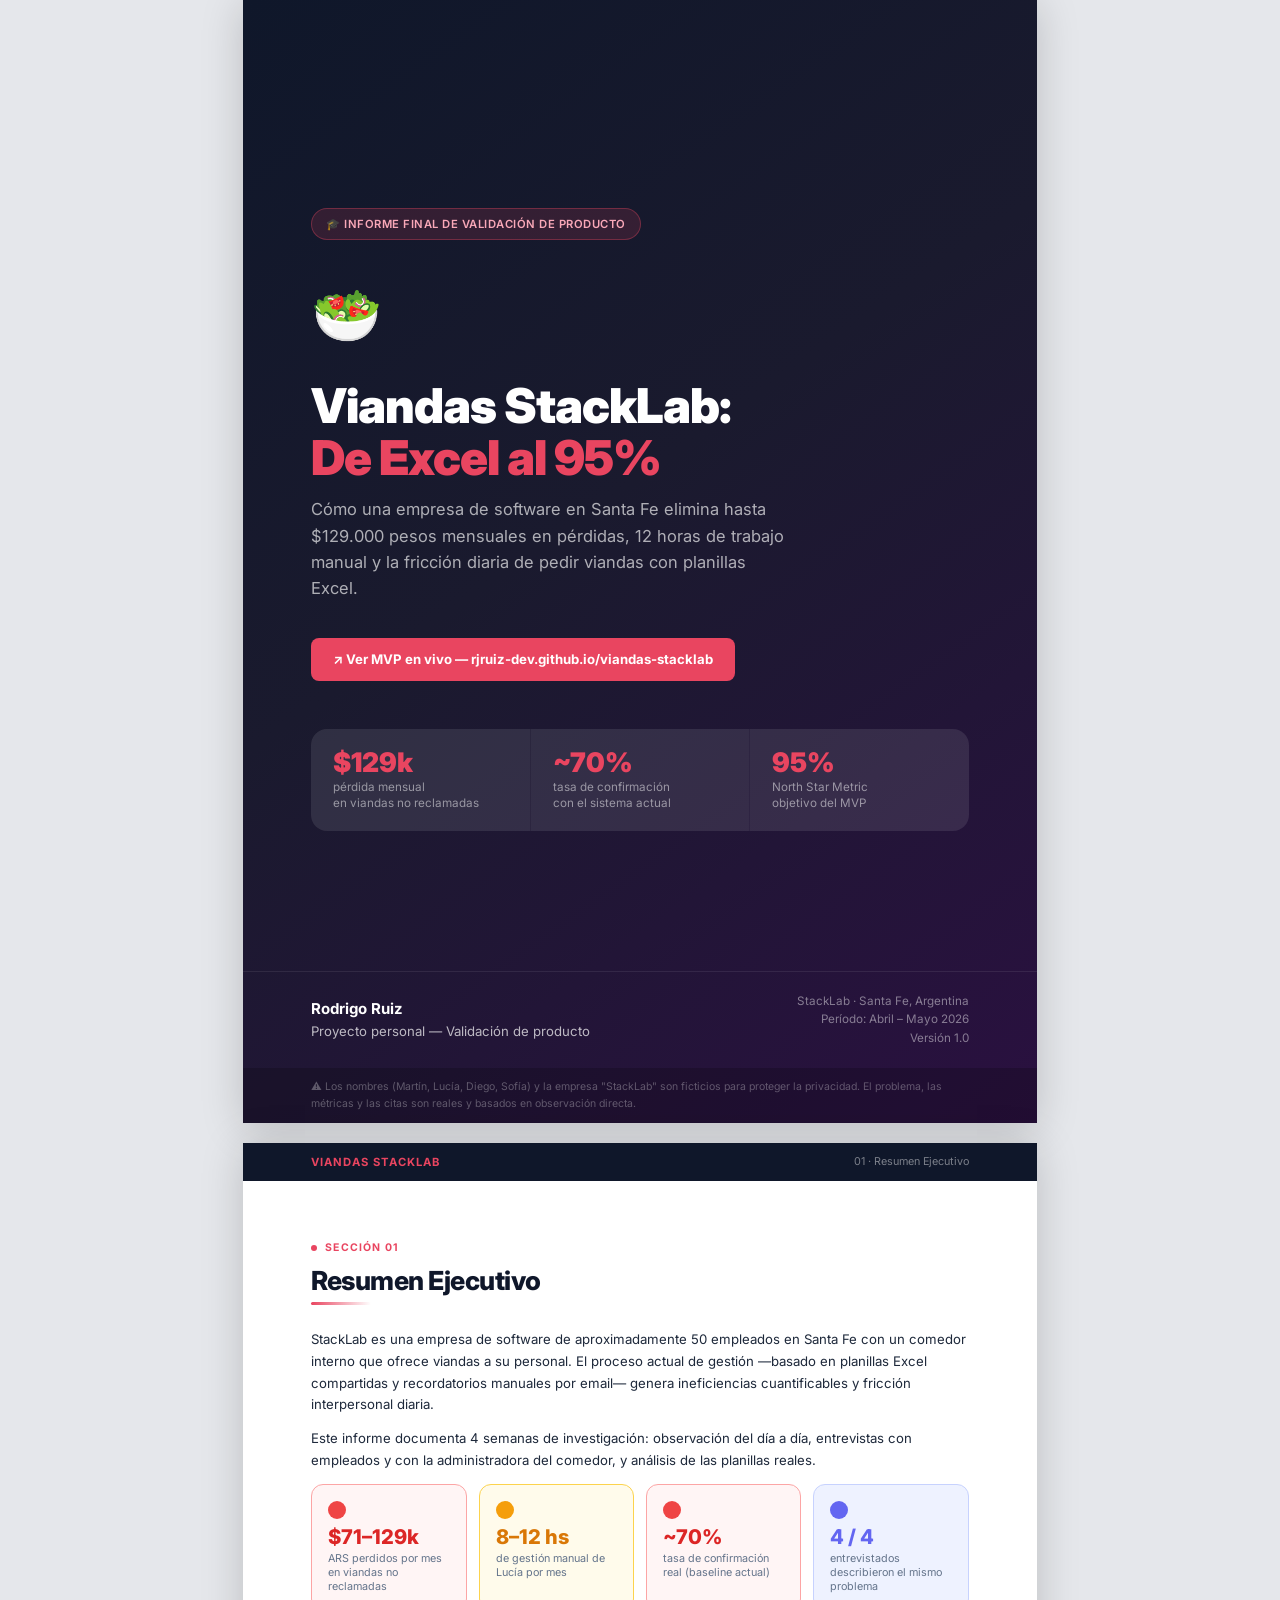
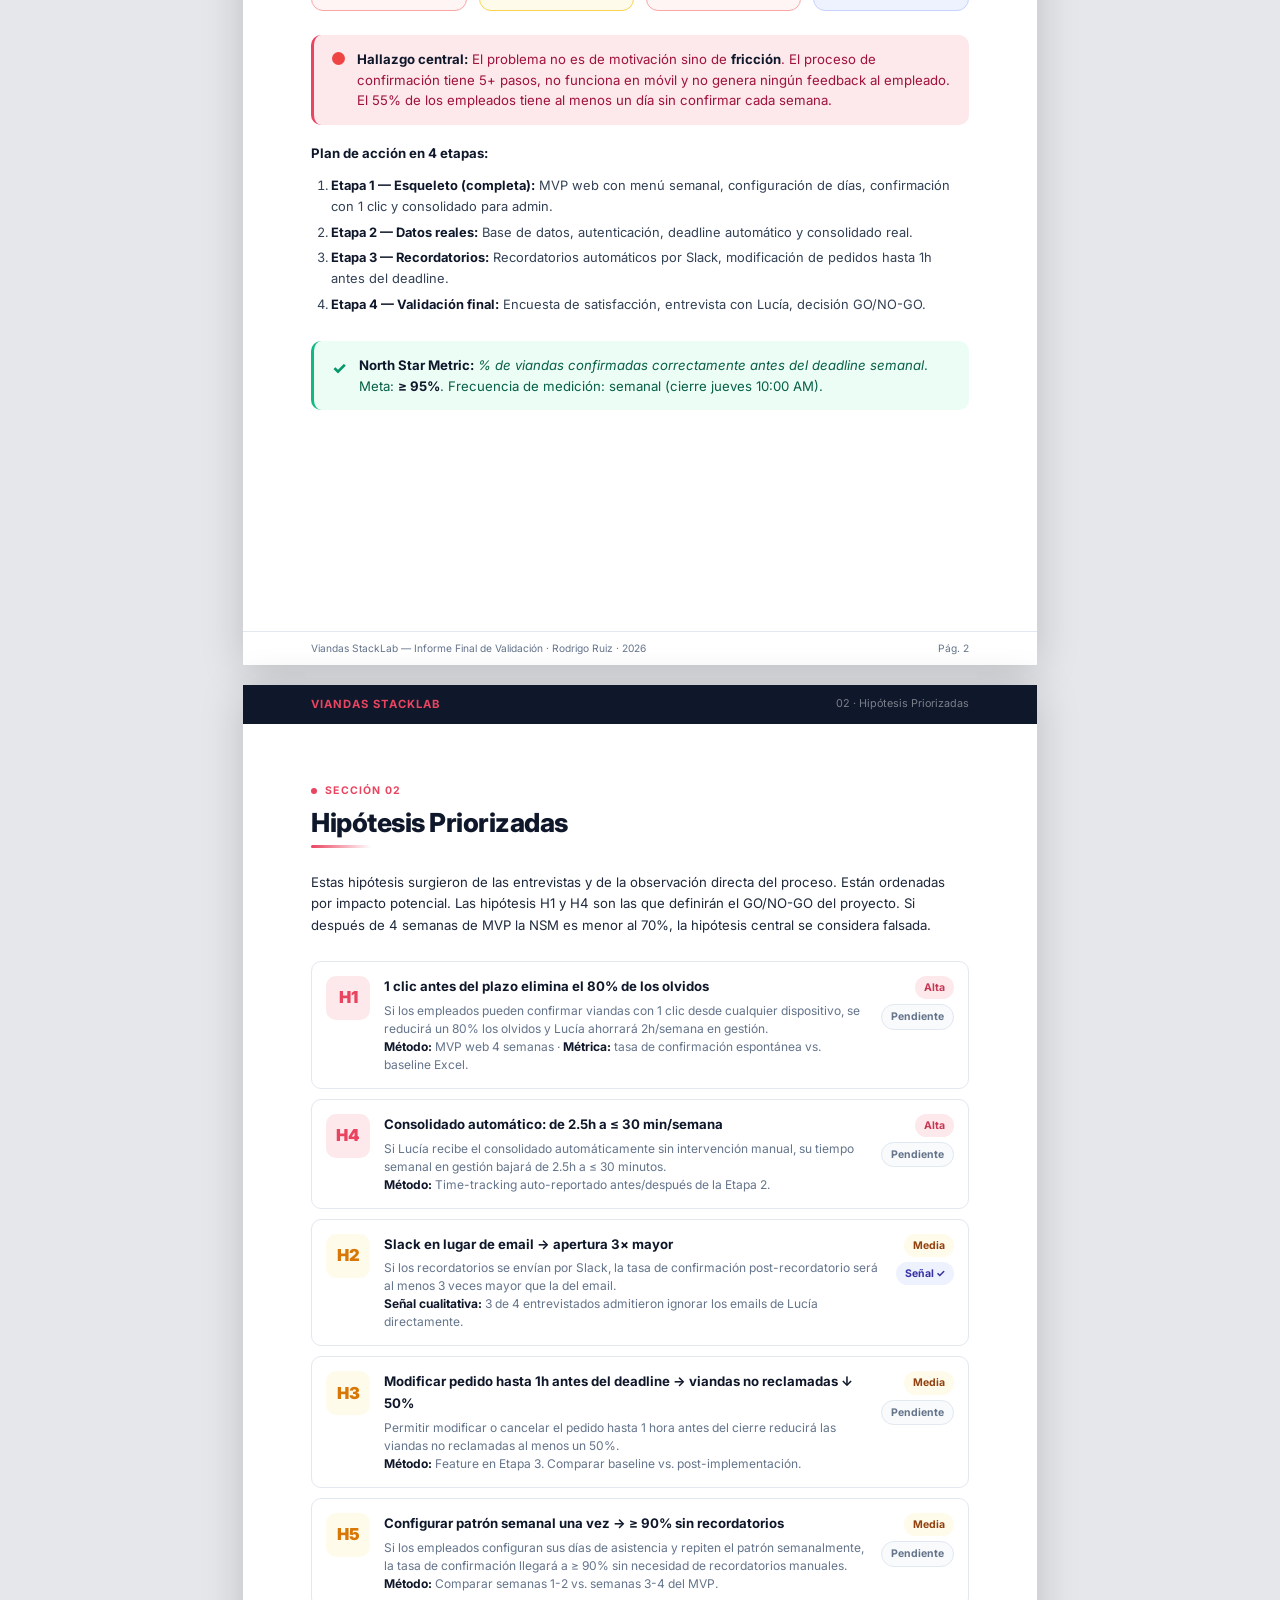
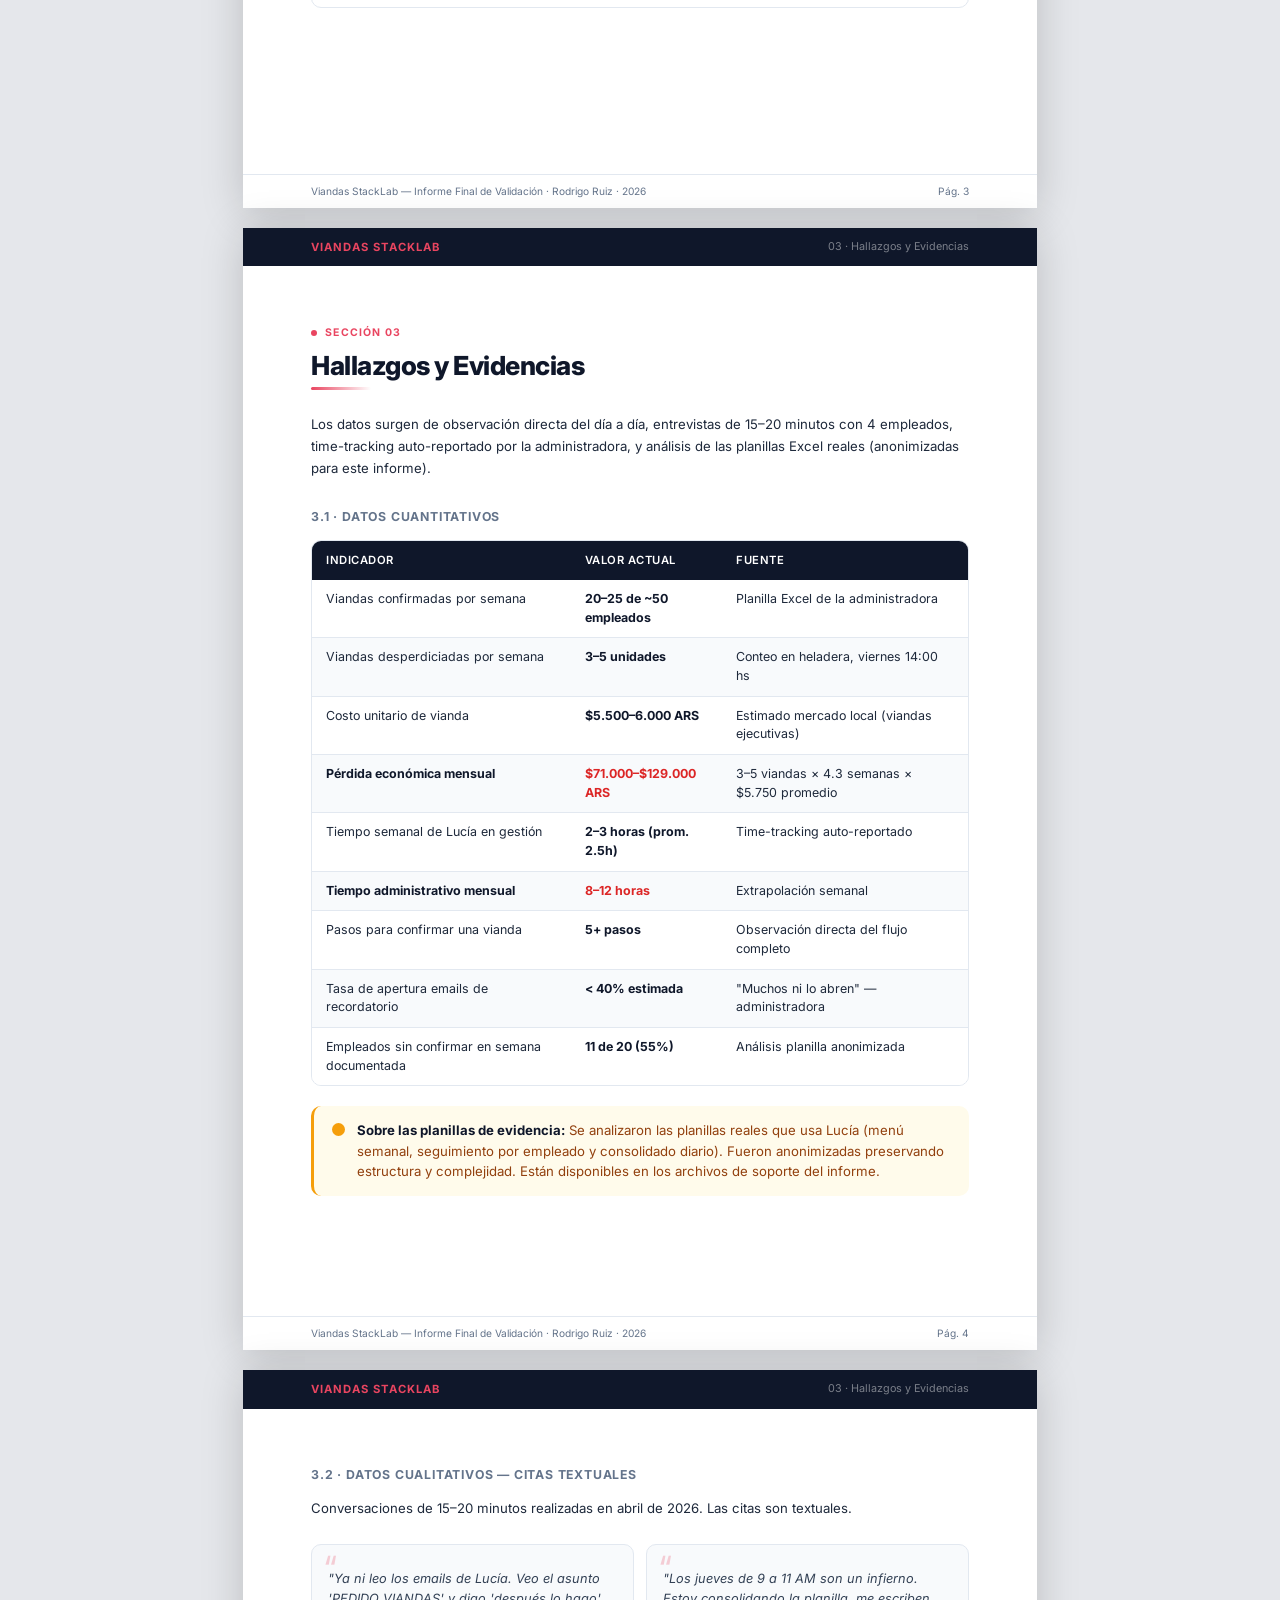
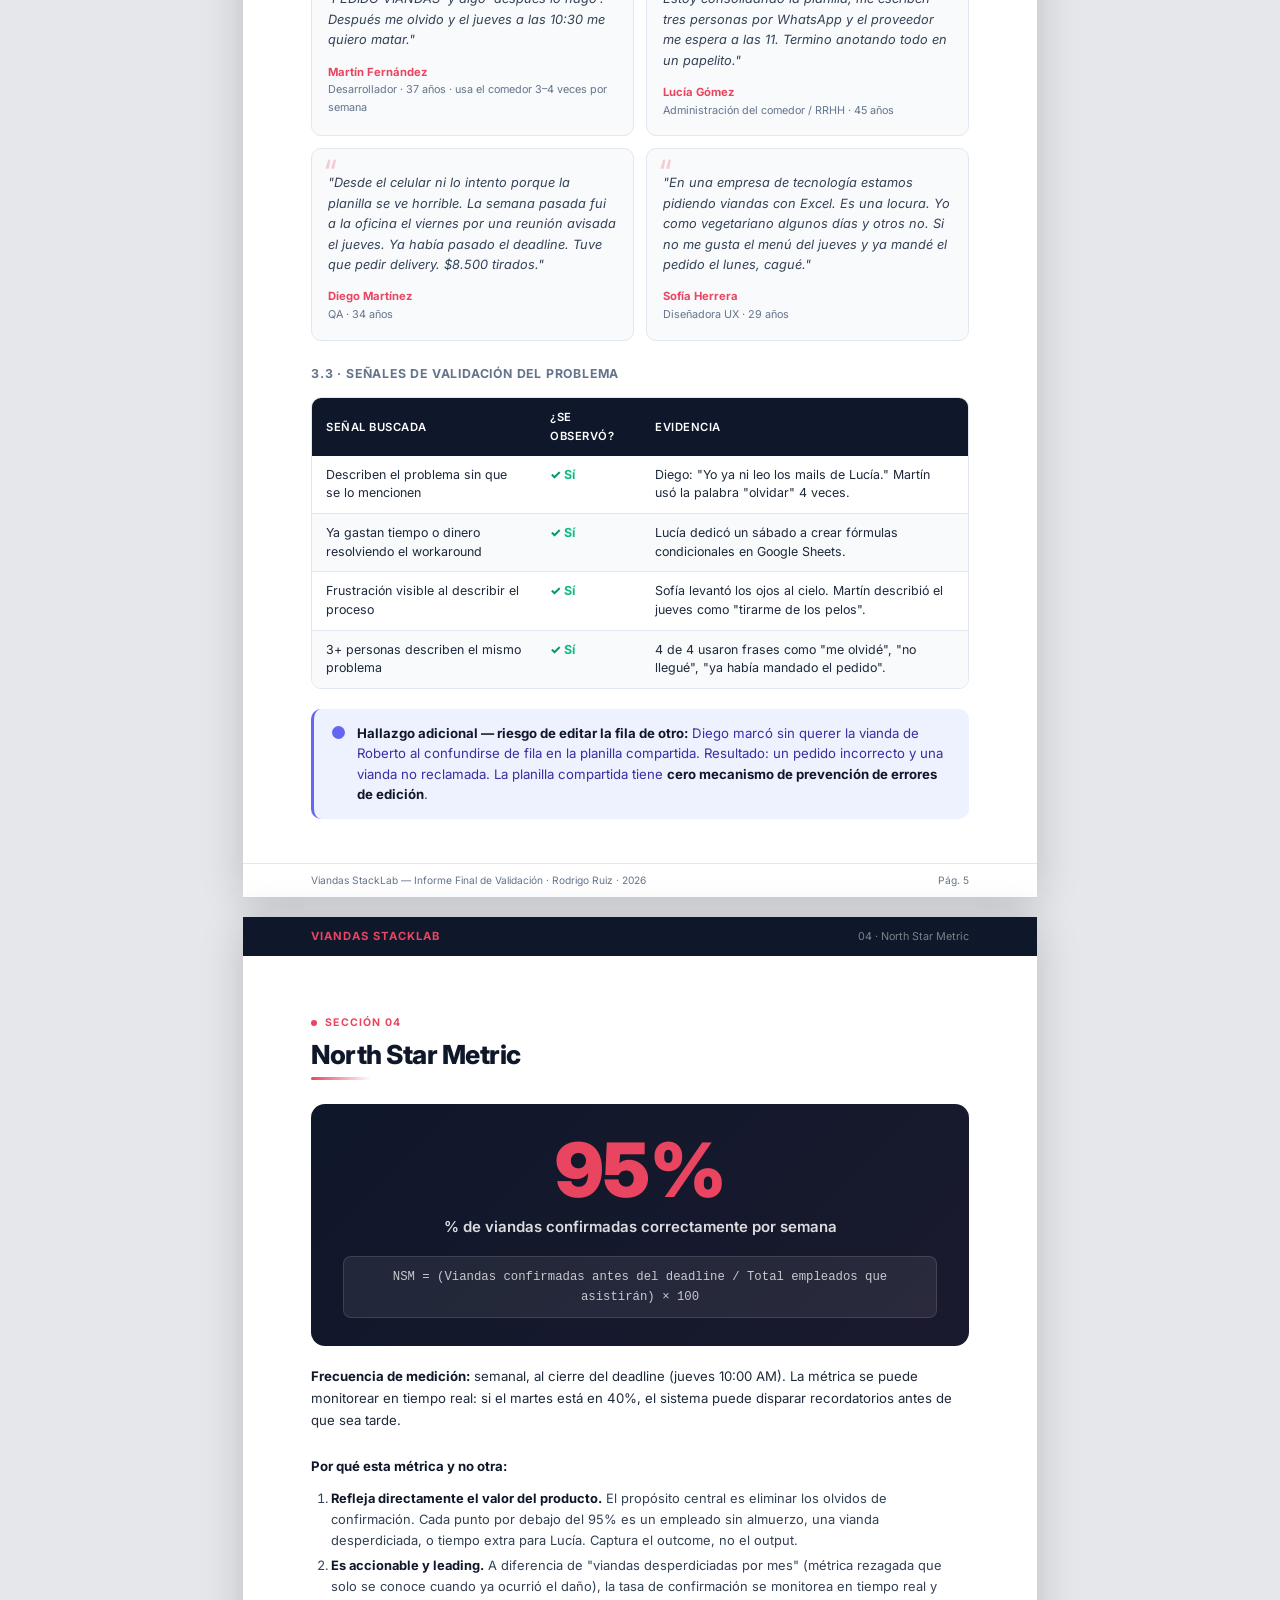
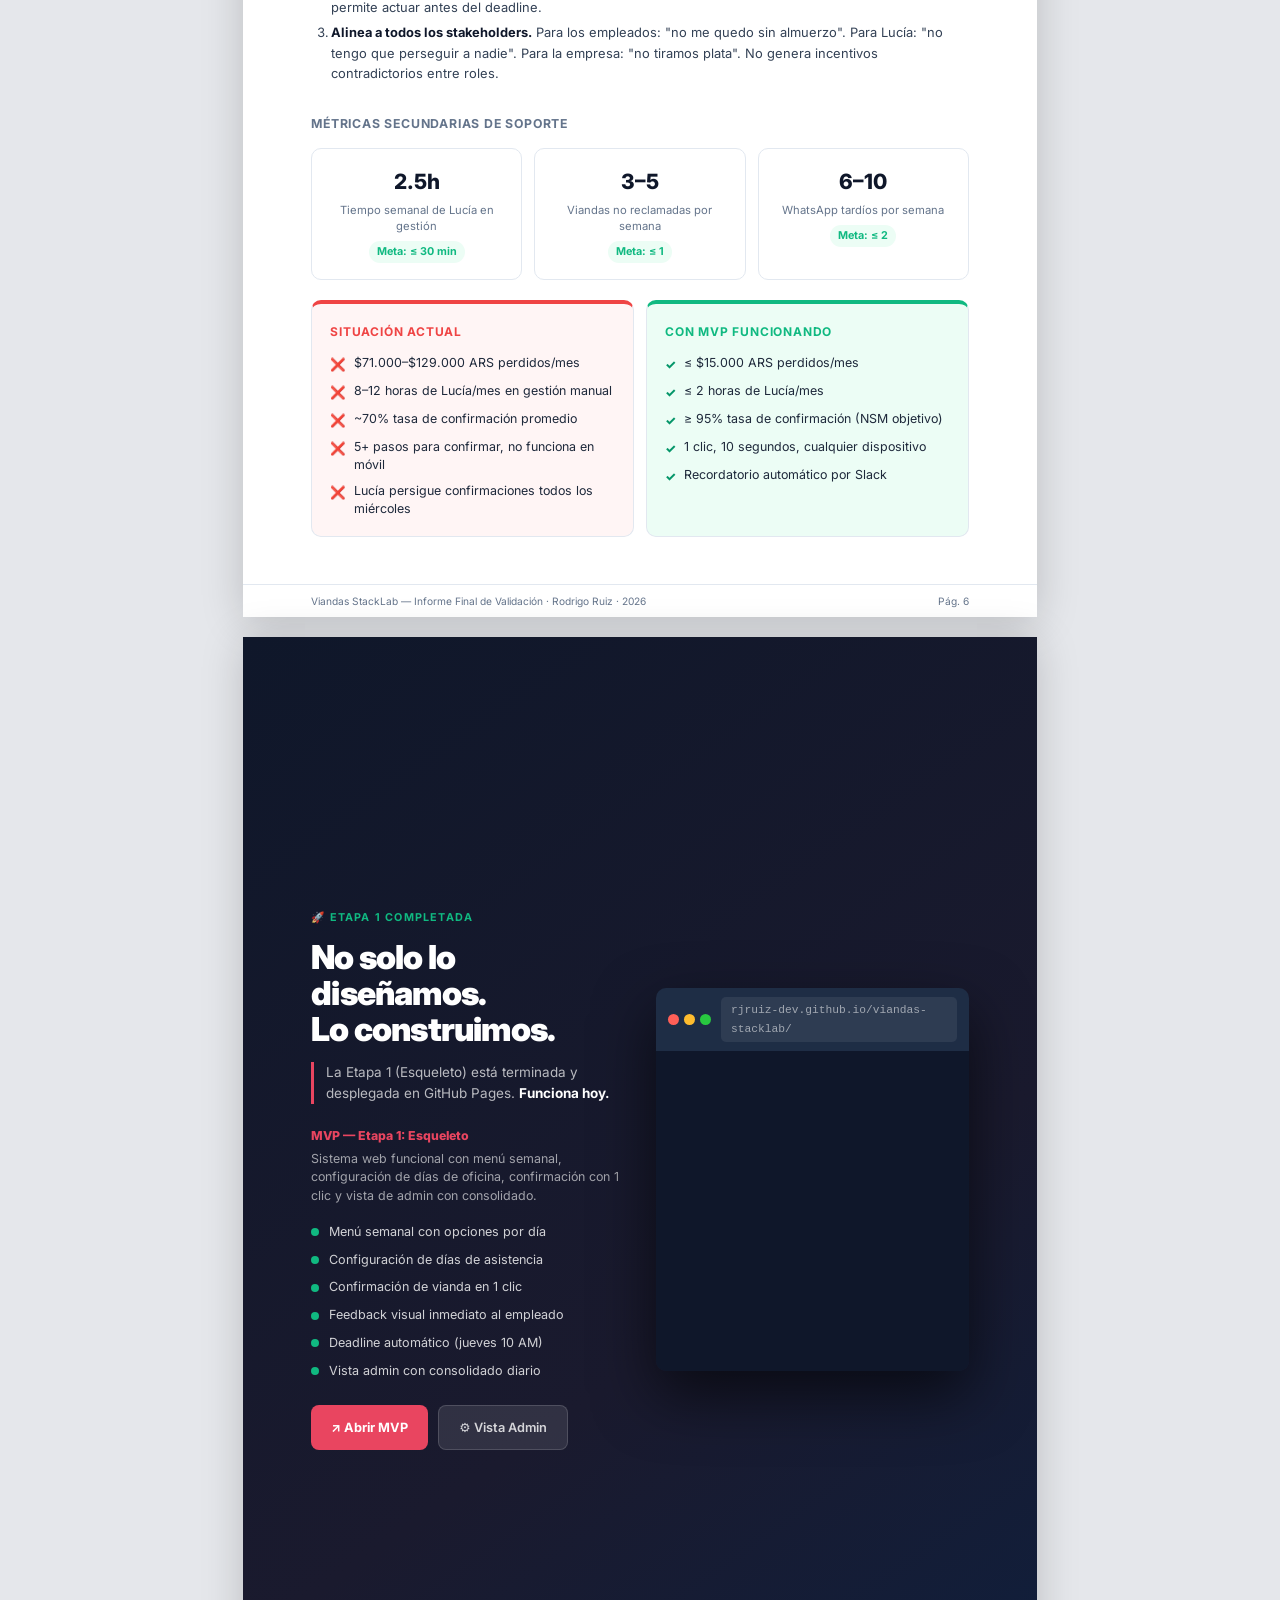
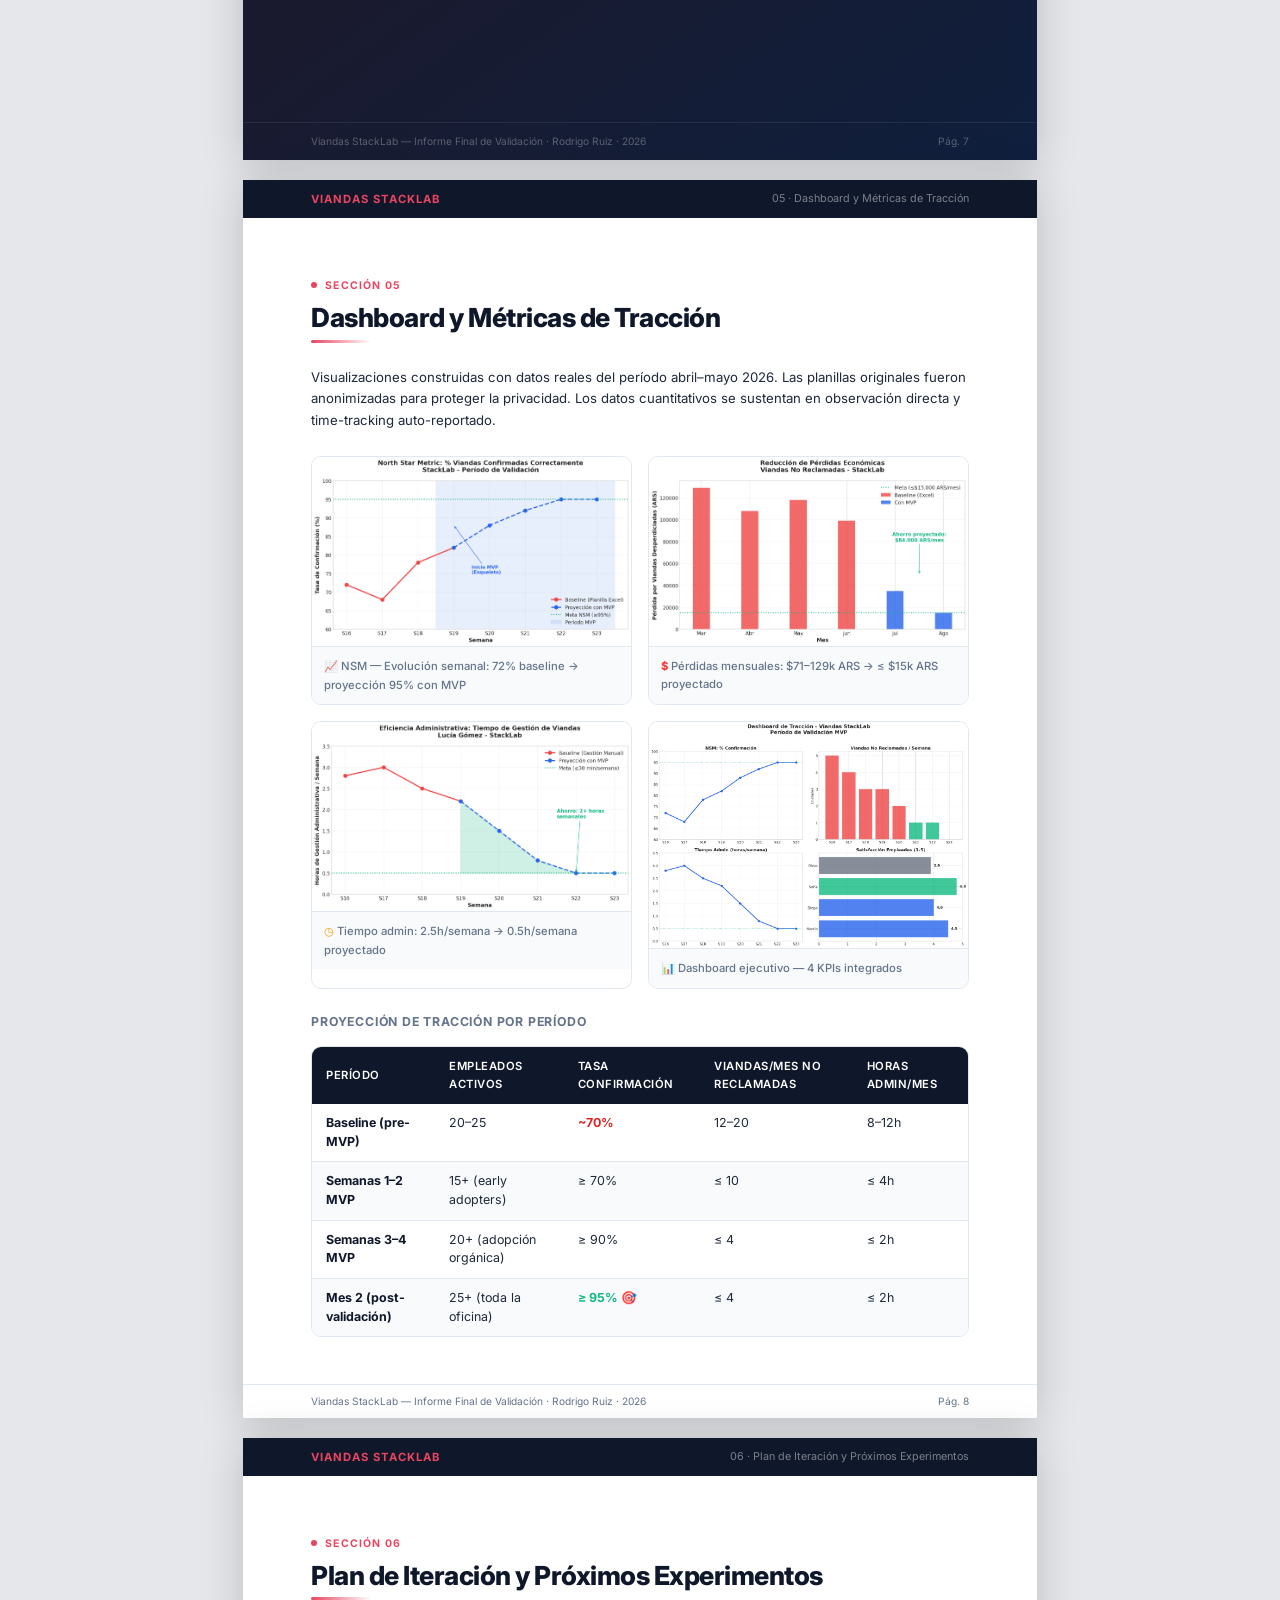
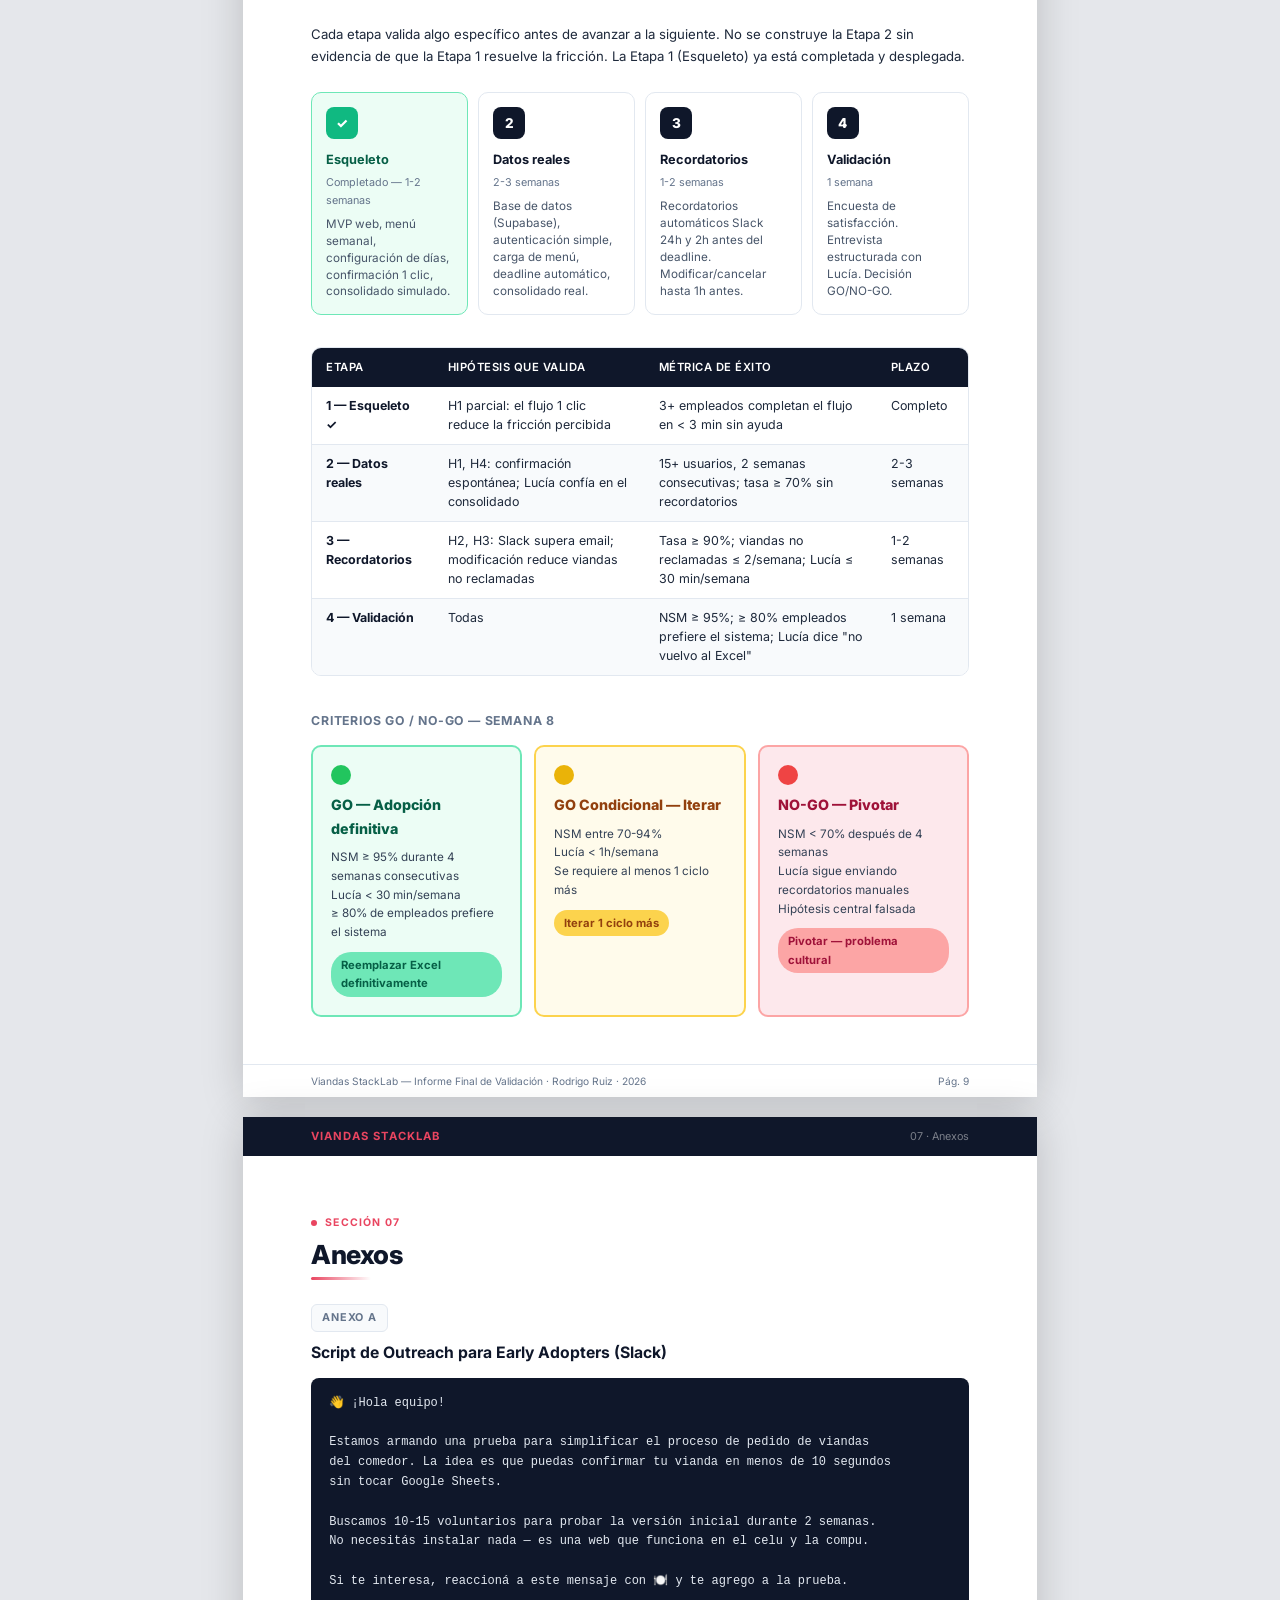
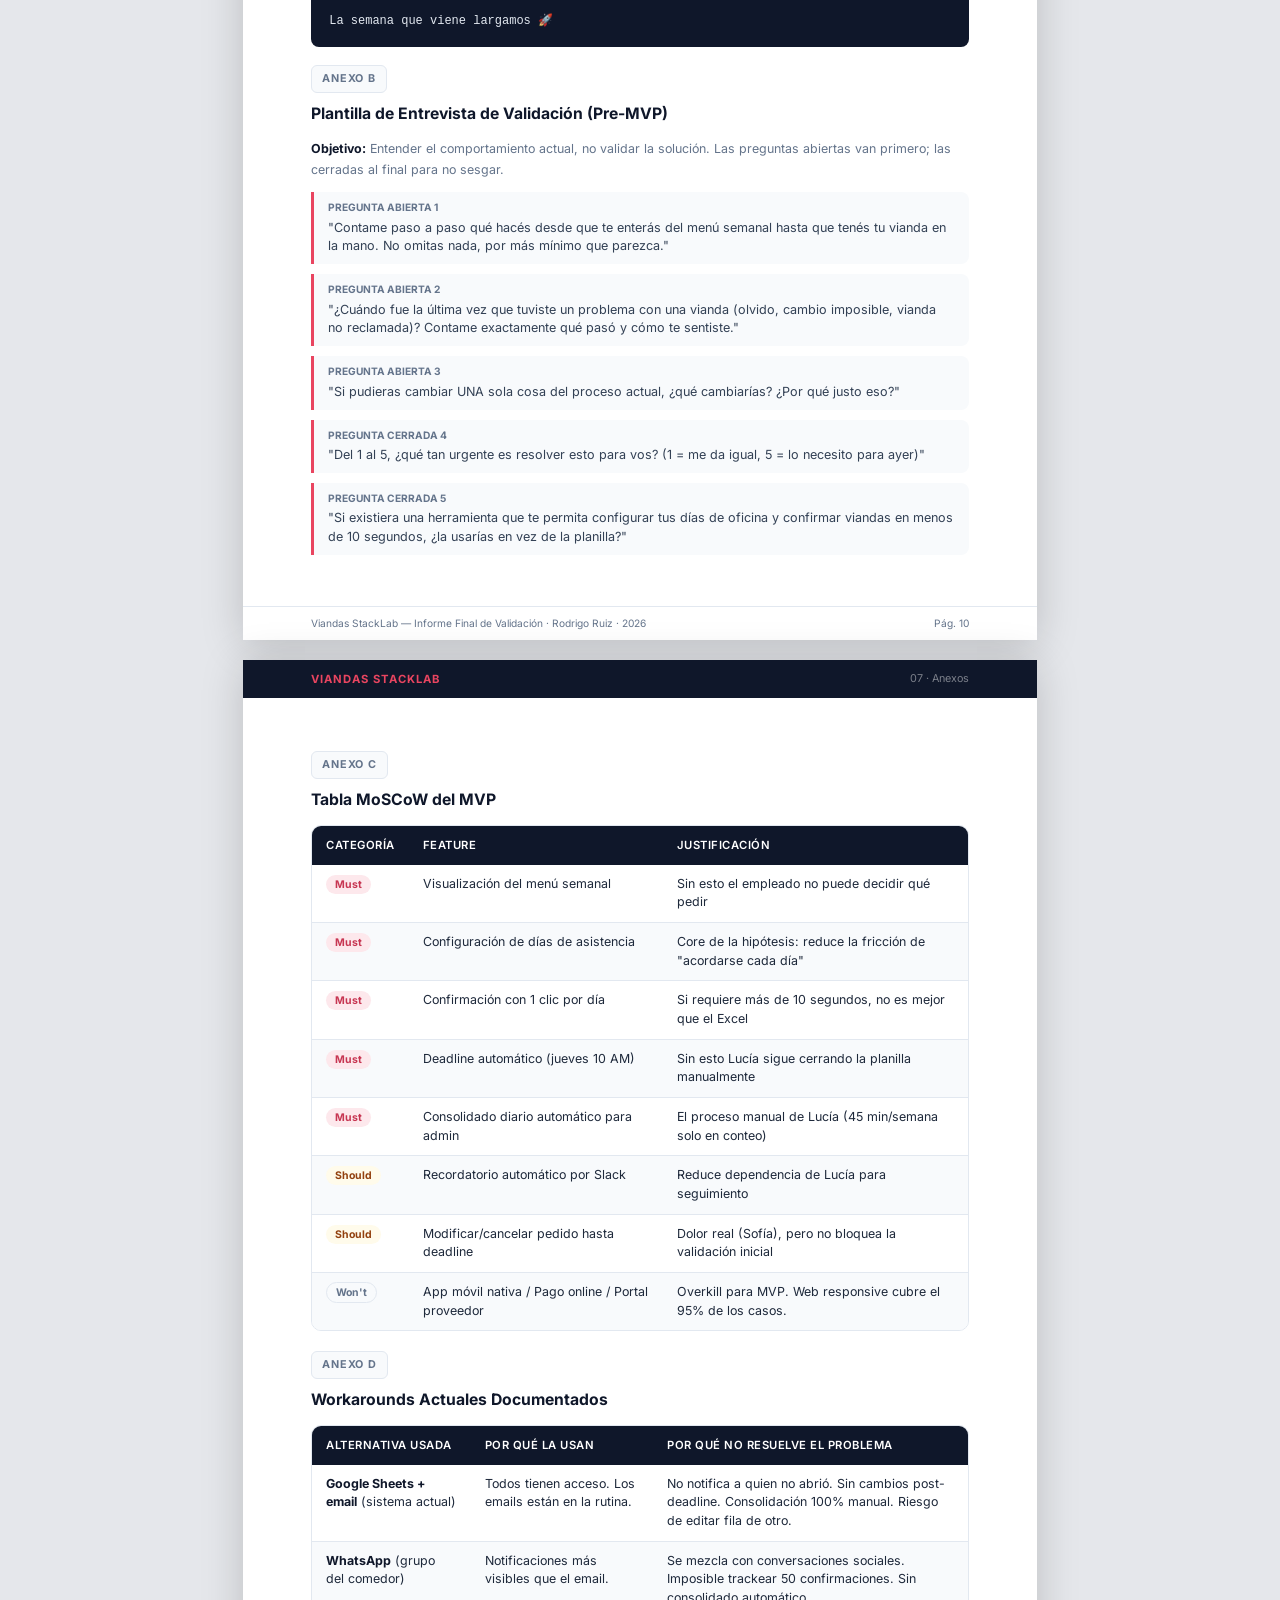
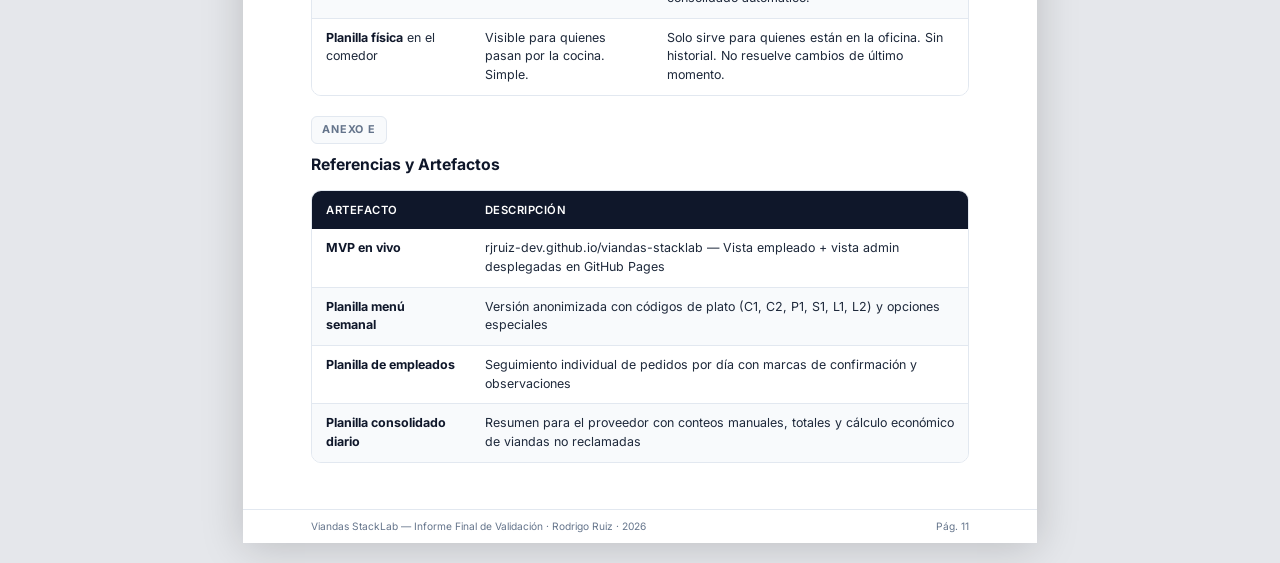
==== informe/index.html @ 7eef239b "deploy: agregar informe-documento.html accesible via /informe/" ====
<!DOCTYPE html>
<html lang="es">
<head>
    <meta charset="UTF-8">
    <meta name="viewport" content="width=device-width, initial-scale=1.0">
    <title>Informe Final — Viandas StackLab</title>
    <link href="https://fonts.googleapis.com/css2?family=Inter:ital,wght@0,300;0,400;0,500;0,600;0,700;0,800;0,900;1,400;1,500&display=swap" rel="stylesheet">
    <style>
        /* ─────────────────────────────────────────
           VARIABLES & RESET
        ───────────────────────────────────────── */
        :root {
            --red:      #e94560;
            --red-dark: #c73652;
            --red-soft: #fde8ec;
            --indigo:   #6366f1;
            --indigo-soft: #eef2ff;
            --green:    #10b981;
            --green-soft: #ecfdf5;
            --amber:    #f59e0b;
            --amber-soft: #fffbeb;
            --dark:     #0f172a;
            --slate:    #1e293b;
            --slate-2:  #334155;
            --slate-3:  #475569;
            --muted:    #64748b;
            --border:   #e2e8f0;
            --surface:  #f8fafc;
            --white:    #ffffff;
        }

        * { margin: 0; padding: 0; box-sizing: border-box; }

        html { font-size: 15px; }

        body {
            font-family: 'Inter', system-ui, sans-serif;
            background: #e5e7eb;
            color: var(--slate);
            line-height: 1.65;
        }

        /* ─────────────────────────────────────────
           DOCUMENT PAGES
        ───────────────────────────────────────── */
        .page {
            width: 210mm;
            min-height: 297mm;
            margin: 0 auto 20px;
            background: var(--white);
            box-shadow: 0 4px 40px rgba(0,0,0,0.18);
            position: relative;
            overflow: hidden;
        }

        .page-body {
            padding: 14mm 18mm 16mm;
        }

        /* ─────────────────────────────────────────
           COVER PAGE
        ───────────────────────────────────────── */
        .cover {
            background: linear-gradient(145deg, #0f172a 0%, #1a1a2e 45%, #2a1040 100%);
            display: flex;
            flex-direction: column;
            justify-content: space-between;
            padding: 0;
            min-height: 297mm;
        }

        .cover-top {
            padding: 18mm 18mm 0;
            flex: 1;
            display: flex;
            flex-direction: column;
            justify-content: center;
        }

        .cover-badge {
            display: inline-flex;
            align-items: center;
            gap: 8px;
            background: rgba(233,69,96,0.15);
            border: 1px solid rgba(233,69,96,0.35);
            color: #f9a8b8;
            padding: 6px 14px;
            border-radius: 40px;
            font-size: 0.75rem;
            font-weight: 600;
            letter-spacing: 0.5px;
            text-transform: uppercase;
            margin-bottom: 28px;
            width: fit-content;
        }

        .cover-emoji {
            font-size: 3.8rem;
            margin-bottom: 18px;
            display: block;
        }

        .cover-title {
            font-size: 3.2rem;
            font-weight: 900;
            line-height: 1.08;
            color: #ffffff;
            margin-bottom: 12px;
            letter-spacing: -1px;
        }

        .cover-title span { color: var(--red); }

        .cover-subtitle {
            font-size: 1.1rem;
            color: rgba(255,255,255,0.65);
            max-width: 480px;
            line-height: 1.6;
            margin-bottom: 36px;
        }

        .cover-mvp-link {
            display: inline-flex;
            align-items: center;
            gap: 8px;
            background: var(--red);
            color: white;
            padding: 11px 22px;
            border-radius: 8px;
            font-weight: 700;
            font-size: 0.88rem;
            text-decoration: none;
            width: fit-content;
            margin-bottom: 48px;
        }

        .cover-stats {
            display: grid;
            grid-template-columns: repeat(3, 1fr);
            gap: 1px;
            background: rgba(255,255,255,0.06);
            border-radius: 16px;
            overflow: hidden;
            margin-bottom: 0;
        }

        .cover-stat {
            padding: 20px 22px;
            background: rgba(255,255,255,0.04);
        }

        .cover-stat .val {
            font-size: 1.8rem;
            font-weight: 900;
            color: var(--red);
            line-height: 1;
            margin-bottom: 4px;
        }

        .cover-stat .label {
            font-size: 0.78rem;
            color: rgba(255,255,255,0.5);
            line-height: 1.3;
        }

        .cover-footer {
            padding: 20px 18mm;
            border-top: 1px solid rgba(255,255,255,0.08);
            display: flex;
            justify-content: space-between;
            align-items: center;
        }

        .cover-footer .author {
            color: rgba(255,255,255,0.7);
            font-size: 0.88rem;
        }

        .cover-footer .author strong {
            color: white;
            font-size: 1rem;
            display: block;
        }

        .cover-footer .meta {
            text-align: right;
            color: rgba(255,255,255,0.45);
            font-size: 0.78rem;
            line-height: 1.6;
        }

        .cover-privacy {
            font-size: 0.7rem;
            color: rgba(255,255,255,0.3);
            padding: 10px 18mm;
            background: rgba(0,0,0,0.2);
        }

        /* ─────────────────────────────────────────
           SECTION HEADERS
        ───────────────────────────────────────── */
        .section-label {
            display: inline-flex;
            align-items: center;
            gap: 8px;
            font-size: 0.7rem;
            font-weight: 700;
            text-transform: uppercase;
            letter-spacing: 1.2px;
            color: var(--red);
            margin-bottom: 8px;
        }

        .section-label .dot {
            width: 6px;
            height: 6px;
            border-radius: 50%;
            background: var(--red);
            -webkit-print-color-adjust: exact;
            print-color-adjust: exact;
        }

        h1.section-title {
            font-size: 1.75rem;
            font-weight: 800;
            color: var(--dark);
            line-height: 1.2;
            margin-bottom: 6px;
            letter-spacing: -0.5px;
        }

        .section-desc {
            font-size: 0.9rem;
            color: var(--muted);
            margin-bottom: 24px;
            line-height: 1.55;
        }

        .section-divider {
            height: 3px;
            background: linear-gradient(to right, var(--red), transparent);
            border-radius: 4px;
            margin-bottom: 24px;
            width: 60px;
        }

        /* ─────────────────────────────────────────
           PAGE HEADER (inner pages)
        ───────────────────────────────────────── */
        .page-header {
            background: var(--dark);
            padding: 10px 18mm;
            display: flex;
            justify-content: space-between;
            align-items: center;
        }

        .page-header .project {
            font-size: 0.75rem;
            font-weight: 700;
            color: var(--red);
            text-transform: uppercase;
            letter-spacing: 1px;
        }

        .page-header .section-name {
            font-size: 0.72rem;
            color: rgba(255,255,255,0.45);
        }

        /* ─────────────────────────────────────────
           PAGE FOOTER (inner pages)
        ───────────────────────────────────────── */
        .page-footer {
            position: absolute;
            bottom: 0;
            left: 0;
            right: 0;
            padding: 8px 18mm;
            border-top: 1px solid var(--border);
            display: flex;
            justify-content: space-between;
            align-items: center;
            font-size: 0.68rem;
            color: var(--muted);
        }

        /* ─────────────────────────────────────────
           KPI CARDS
        ───────────────────────────────────────── */
        .kpi-grid {
            display: grid;
            grid-template-columns: repeat(4, 1fr);
            gap: 12px;
            margin-bottom: 24px;
        }

        .kpi-card {
            border-radius: 12px;
            padding: 16px;
            border: 1px solid var(--border);
            background: var(--white);
        }

        .kpi-card .kpi-icon {
            font-size: 1.4rem;
            margin-bottom: 8px;
        }

        .kpi-card .kpi-val {
            font-size: 1.35rem;
            font-weight: 800;
            line-height: 1;
            margin-bottom: 5px;
        }

        .kpi-card .kpi-label {
            font-size: 0.72rem;
            color: var(--muted);
            line-height: 1.3;
        }

        .kpi-card.danger  { border-color: #fca5a5; background: #fff5f5; }
        .kpi-card.danger  .kpi-val { color: #dc2626; }

        .kpi-card.warning { border-color: #fcd34d; background: #fffbeb; }
        .kpi-card.warning .kpi-val { color: #d97706; }

        .kpi-card.success { border-color: #6ee7b7; background: var(--green-soft); }
        .kpi-card.success .kpi-val { color: #059669; }

        .kpi-card.primary { border-color: #c7d2fe; background: var(--indigo-soft); }
        .kpi-card.primary .kpi-val { color: var(--indigo); }

        /* ─────────────────────────────────────────
           CALLOUT BLOCK
        ───────────────────────────────────────── */
        .callout {
            border-radius: 10px;
            padding: 14px 18px;
            margin-bottom: 18px;
            display: flex;
            gap: 12px;
            align-items: flex-start;
            font-size: 0.88rem;
            line-height: 1.55;
        }

        .callout-icon { font-size: 1.1rem; flex-shrink: 0; margin-top: 1px; }

        /* Formas CSS print-safe — reemplazan emoji de color que Chrome aplana a negro en PDF */
        .dot-icon {
            display: inline-block;
            width: 13px;
            height: 13px;
            border-radius: 50%;
            flex-shrink: 0;
            margin-top: 3px;
        }
        .dot-icon.red   { background: #ef4444; }
        .dot-icon.amber { background: #f59e0b; }
        .dot-icon.blue  { background: #6366f1; }

        .kpi-dot {
            display: block;
            width: 18px;
            height: 18px;
            border-radius: 50%;
            margin-bottom: 8px;
        }

        .gng-dot {
            display: block;
            width: 20px;
            height: 20px;
            border-radius: 50%;
            margin-bottom: 4px;
        }

        .callout.info    { background: var(--indigo-soft); border-left: 3px solid var(--indigo); color: #3730a3; }
        .callout.success { background: var(--green-soft);  border-left: 3px solid var(--green);  color: #065f46; }
        .callout.warning { background: var(--amber-soft);  border-left: 3px solid var(--amber);  color: #92400e; }
        .callout.danger  { background: var(--red-soft);    border-left: 3px solid var(--red);    color: #9f1239; }

        /* ─────────────────────────────────────────
           TABLES
        ───────────────────────────────────────── */
        .table-wrap {
            width: 100%;
            overflow: hidden;
            border-radius: 10px;
            border: 1px solid var(--border);
            margin-bottom: 20px;
        }

        table {
            width: 100%;
            border-collapse: collapse;
            font-size: 0.83rem;
        }

        thead tr {
            background: var(--dark);
            color: white;
        }

        thead th {
            padding: 10px 14px;
            text-align: left;
            font-weight: 600;
            font-size: 0.75rem;
            text-transform: uppercase;
            letter-spacing: 0.5px;
        }

        tbody tr:nth-child(even) { background: var(--surface); }
        tbody tr:nth-child(odd)  { background: var(--white); }

        tbody td {
            padding: 10px 14px;
            vertical-align: top;
            border-bottom: 1px solid var(--border);
            line-height: 1.5;
        }

        tbody tr:last-child td { border-bottom: none; }

        /* ─────────────────────────────────────────
           QUOTE CARDS
        ───────────────────────────────────────── */
        .quotes-grid {
            display: grid;
            grid-template-columns: 1fr 1fr;
            gap: 12px;
            margin-bottom: 20px;
        }

        .quote {
            background: var(--surface);
            border-radius: 10px;
            padding: 16px;
            border: 1px solid var(--border);
            position: relative;
        }

        .quote::before {
            content: '\201C';
            position: absolute;
            top: 6px;
            left: 12px;
            font-size: 2.5rem;
            color: var(--red);
            opacity: 0.25;
            line-height: 1;
        }

        .quote p {
            font-style: italic;
            font-size: 0.85rem;
            line-height: 1.6;
            color: var(--slate-2);
            padding-top: 8px;
        }

        .quote .q-author {
            margin-top: 10px;
            font-size: 0.75rem;
            font-weight: 700;
            color: var(--red);
        }

        .quote .q-role {
            font-size: 0.72rem;
            color: var(--muted);
        }

        /* ─────────────────────────────────────────
           HYPOTHESIS CARDS
        ───────────────────────────────────────── */
        .hyp-item {
            display: grid;
            grid-template-columns: 44px 1fr auto;
            gap: 14px;
            align-items: start;
            padding: 14px;
            border-radius: 10px;
            border: 1px solid var(--border);
            margin-bottom: 10px;
            background: var(--white);
        }

        .hyp-item:hover { background: var(--surface); }

        .hyp-num-badge {
            width: 44px;
            height: 44px;
            border-radius: 10px;
            display: flex;
            align-items: center;
            justify-content: center;
            font-weight: 900;
            font-size: 1.1rem;
            flex-shrink: 0;
        }

        .hyp-num-badge.high { background: var(--red-soft);    color: var(--red); }
        .hyp-num-badge.med  { background: var(--amber-soft);  color: #d97706; }

        .hyp-title {
            font-weight: 700;
            font-size: 0.88rem;
            color: var(--dark);
            margin-bottom: 4px;
        }

        .hyp-detail {
            font-size: 0.8rem;
            color: var(--muted);
            line-height: 1.5;
        }

        .hyp-badges {
            display: flex;
            flex-direction: column;
            gap: 5px;
            align-items: flex-end;
            flex-shrink: 0;
        }

        .badge {
            padding: 3px 9px;
            border-radius: 20px;
            font-size: 0.7rem;
            font-weight: 700;
            white-space: nowrap;
        }

        .badge-red     { background: var(--red-soft);    color: var(--red-dark); }
        .badge-amber   { background: var(--amber-soft);  color: #92400e; }
        .badge-green   { background: var(--green-soft);  color: #065f46; }
        .badge-gray    { background: var(--surface);     color: var(--muted); border: 1px solid var(--border); }
        .badge-indigo  { background: var(--indigo-soft); color: #3730a3; }

        /* ─────────────────────────────────────────
           NSM
        ───────────────────────────────────────── */
        .nsm-hero {
            background: linear-gradient(135deg, var(--dark) 0%, #1a1a2e 100%);
            border-radius: 14px;
            padding: 28px 32px;
            text-align: center;
            margin-bottom: 20px;
            color: white;
        }

        .nsm-num {
            font-size: 5rem;
            font-weight: 900;
            color: var(--red);
            line-height: 1;
            margin-bottom: 8px;
        }

        .nsm-label {
            font-size: 1rem;
            font-weight: 600;
            color: rgba(255,255,255,0.85);
            margin-bottom: 16px;
        }

        .nsm-formula {
            background: rgba(255,255,255,0.07);
            border: 1px solid rgba(255,255,255,0.12);
            border-radius: 8px;
            padding: 10px 18px;
            font-family: 'Courier New', monospace;
            font-size: 0.82rem;
            color: rgba(255,255,255,0.75);
            display: inline-block;
        }

        .metrics-3 {
            display: grid;
            grid-template-columns: repeat(3, 1fr);
            gap: 12px;
            margin-bottom: 20px;
        }

        .metric-card {
            border-radius: 10px;
            padding: 16px;
            border: 1px solid var(--border);
            text-align: center;
        }

        .metric-card .m-val {
            font-size: 1.4rem;
            font-weight: 800;
            color: var(--dark);
            margin-bottom: 4px;
        }

        .metric-card .m-label {
            font-size: 0.75rem;
            color: var(--muted);
            line-height: 1.4;
        }

        .metric-card .m-target {
            margin-top: 6px;
            font-size: 0.72rem;
            font-weight: 700;
            color: var(--green);
            background: var(--green-soft);
            border-radius: 20px;
            padding: 2px 8px;
            display: inline-block;
        }

        /* ─────────────────────────────────────────
           CHARTS
        ───────────────────────────────────────── */
        .charts-grid {
            display: grid;
            grid-template-columns: 1fr 1fr;
            gap: 16px;
            margin-bottom: 20px;
        }

        .chart-block {
            border-radius: 10px;
            border: 1px solid var(--border);
            overflow: hidden;
        }

        .chart-block img {
            width: 100%;
            display: block;
        }

        .chart-caption {
            padding: 10px 12px;
            background: var(--surface);
            border-top: 1px solid var(--border);
            font-size: 0.75rem;
            color: var(--muted);
            font-weight: 500;
        }

        /* ─────────────────────────────────────────
           ROADMAP
        ───────────────────────────────────────── */
        .roadmap {
            display: grid;
            grid-template-columns: repeat(4, 1fr);
            gap: 10px;
            margin-bottom: 20px;
            position: relative;
        }

        .rm-step {
            border-radius: 10px;
            border: 1px solid var(--border);
            padding: 14px;
            position: relative;
        }

        .rm-step.done {
            border-color: #6ee7b7;
            background: var(--green-soft);
        }

        .rm-num {
            width: 32px;
            height: 32px;
            border-radius: 8px;
            background: var(--dark);
            color: white;
            display: flex;
            align-items: center;
            justify-content: center;
            font-weight: 800;
            font-size: 0.9rem;
            margin-bottom: 10px;
        }

        .rm-step.done .rm-num {
            background: var(--green);
        }

        .rm-title {
            font-weight: 700;
            font-size: 0.85rem;
            color: var(--dark);
            margin-bottom: 4px;
        }

        .rm-step.done .rm-title { color: #065f46; }

        .rm-time {
            font-size: 0.72rem;
            color: var(--muted);
            margin-bottom: 6px;
        }

        .rm-desc {
            font-size: 0.78rem;
            color: var(--slate-3);
            line-height: 1.45;
        }

        /* ─────────────────────────────────────────
           GO/NO-GO
        ───────────────────────────────────────── */
        .gng-grid {
            display: grid;
            grid-template-columns: repeat(3, 1fr);
            gap: 12px;
            margin-bottom: 20px;
        }

        .gng-card {
            border-radius: 10px;
            padding: 18px;
            border: 2px solid transparent;
        }

        .gng-card.go         { background: var(--green-soft);  border-color: #6ee7b7; }
        .gng-card.conditional{ background: var(--amber-soft);  border-color: #fcd34d; }
        .gng-card.nogo       { background: var(--red-soft);    border-color: #fca5a5; }

        .gng-icon {
            font-size: 1.8rem;
            margin-bottom: 8px;
        }

        .gng-title {
            font-weight: 800;
            font-size: 0.95rem;
            margin-bottom: 8px;
        }

        .gng-card.go         .gng-title { color: #065f46; }
        .gng-card.conditional .gng-title { color: #92400e; }
        .gng-card.nogo       .gng-title { color: #9f1239; }

        .gng-criteria {
            font-size: 0.78rem;
            line-height: 1.6;
            color: var(--slate-2);
        }

        .gng-action {
            margin-top: 10px;
            font-size: 0.75rem;
            font-weight: 700;
            padding: 4px 10px;
            border-radius: 20px;
            display: inline-block;
        }

        .gng-card.go          .gng-action { background: #6ee7b7; color: #065f46; }
        .gng-card.conditional .gng-action { background: #fcd34d; color: #92400e; }
        .gng-card.nogo        .gng-action { background: #fca5a5; color: #9f1239; }

        /* ─────────────────────────────────────────
           COMPARISON TABLE (ANTES / DESPUÉS)
        ───────────────────────────────────────── */
        .comparison {
            display: grid;
            grid-template-columns: 1fr 1fr;
            gap: 12px;
            margin-bottom: 20px;
        }

        .cmp-box {
            border-radius: 10px;
            padding: 18px;
            border: 1px solid var(--border);
        }

        .cmp-box.before { border-top: 4px solid #ef4444; background: #fff5f5; }
        .cmp-box.after  { border-top: 4px solid var(--green); background: var(--green-soft); }

        .cmp-box h4 {
            font-size: 0.8rem;
            font-weight: 700;
            text-transform: uppercase;
            letter-spacing: 0.8px;
            margin-bottom: 12px;
        }

        .cmp-box.before h4 { color: #ef4444; }
        .cmp-box.after  h4 { color: var(--green); }

        .cmp-list {
            list-style: none;
            display: flex;
            flex-direction: column;
            gap: 8px;
        }

        .cmp-list li {
            display: flex;
            align-items: flex-start;
            gap: 8px;
            font-size: 0.83rem;
            line-height: 1.45;
        }

        .cmp-list li .icon { flex-shrink: 0; margin-top: 2px; }

        /* ─────────────────────────────────────────
           ANNEX BLOCKS
        ───────────────────────────────────────── */
        .annex-label {
            display: inline-flex;
            align-items: center;
            gap: 6px;
            background: var(--surface);
            border: 1px solid var(--border);
            border-radius: 6px;
            padding: 4px 10px;
            font-size: 0.72rem;
            font-weight: 700;
            color: var(--muted);
            text-transform: uppercase;
            letter-spacing: 0.8px;
            margin-bottom: 8px;
        }

        h2.annex-title {
            font-size: 1.05rem;
            font-weight: 700;
            color: var(--dark);
            margin-bottom: 12px;
        }

        .code-block {
            background: var(--dark);
            color: #e2e8f0;
            border-radius: 8px;
            padding: 16px 18px;
            font-family: 'Courier New', monospace;
            font-size: 0.8rem;
            line-height: 1.65;
            white-space: pre-wrap;
            margin-bottom: 18px;
        }

        .interview-q {
            border-left: 3px solid var(--red);
            padding: 8px 14px;
            margin-bottom: 10px;
            background: var(--surface);
            border-radius: 0 8px 8px 0;
            font-size: 0.84rem;
            line-height: 1.5;
            color: var(--slate-2);
        }

        .interview-q .q-type {
            font-size: 0.68rem;
            font-weight: 700;
            text-transform: uppercase;
            color: var(--muted);
            margin-bottom: 3px;
        }

        /* ─────────────────────────────────────────
           UTILITIES
        ───────────────────────────────────────── */
        .spacer-sm { height: 12px; }
        .spacer-md { height: 20px; }
        .spacer-lg { height: 32px; }

        p { margin-bottom: 12px; font-size: 0.88rem; line-height: 1.65; }
        p:last-child { margin-bottom: 0; }

        strong { font-weight: 700; color: var(--dark); }

        ul.body-list, ol.body-list {
            padding-left: 20px;
            margin-bottom: 14px;
        }

        ul.body-list li, ol.body-list li {
            font-size: 0.86rem;
            line-height: 1.6;
            margin-bottom: 5px;
            color: var(--slate-2);
        }

        /* ─────────────────────────────────────────
           MVP PAGE (página dark full-bleed)
        ───────────────────────────────────────── */
        .page-dark-full {
            background: linear-gradient(145deg, #0f172a 0%, #1a1a2e 60%, #0f1f3d 100%);
            display: flex;
            flex-direction: column;
            justify-content: space-between;
            padding: 0;
            -webkit-print-color-adjust: exact;
            print-color-adjust: exact;
        }

        .mvp-page-inner {
            flex: 1;
            display: grid;
            grid-template-columns: 1fr 1fr;
            gap: 32px;
            padding: 14mm 18mm;
            align-items: center;
        }

        /* Left col */
        .mvp-eyebrow {
            font-size: 0.72rem;
            font-weight: 700;
            text-transform: uppercase;
            letter-spacing: 1.2px;
            color: var(--green);
            margin-bottom: 12px;
        }

        .mvp-headline {
            font-size: 2.2rem;
            font-weight: 900;
            color: #ffffff;
            line-height: 1.1;
            letter-spacing: -0.8px;
            margin-bottom: 14px;
        }

        .mvp-anchor {
            font-size: 0.9rem;
            color: rgba(255,255,255,0.7);
            border-left: 3px solid var(--red);
            padding-left: 12px;
            line-height: 1.55;
            margin-bottom: 22px;
        }

        .mvp-anchor strong { color: white; }

        .mvp-sub { margin-bottom: 16px; }

        .mvp-sub-label {
            font-size: 0.82rem;
            font-weight: 800;
            color: var(--red);
            display: block;
            margin-bottom: 4px;
        }

        .mvp-sub-desc {
            font-size: 0.83rem;
            color: rgba(255,255,255,0.6);
            line-height: 1.5;
            margin-bottom: 0;
        }

        .mvp-features {
            list-style: none;
            display: flex;
            flex-direction: column;
            gap: 7px;
            margin-bottom: 24px;
        }

        .mvp-features li {
            display: flex;
            align-items: center;
            gap: 10px;
            font-size: 0.84rem;
            color: rgba(255,255,255,0.8);
        }

        .mvp-features li::before {
            content: '';
            width: 8px;
            height: 8px;
            border-radius: 50%;
            background: var(--green);
            flex-shrink: 0;
        }

        .mvp-btns {
            display: flex;
            gap: 10px;
            flex-wrap: wrap;
        }

        .mvp-btn-primary {
            display: inline-flex;
            align-items: center;
            gap: 7px;
            background: var(--red);
            color: white;
            padding: 11px 20px;
            border-radius: 8px;
            font-weight: 700;
            font-size: 0.85rem;
            text-decoration: none;
        }

        .mvp-btn-secondary {
            display: inline-flex;
            align-items: center;
            gap: 7px;
            background: rgba(255,255,255,0.1);
            color: rgba(255,255,255,0.8);
            padding: 11px 20px;
            border-radius: 8px;
            font-weight: 600;
            font-size: 0.85rem;
            text-decoration: none;
            border: 1px solid rgba(255,255,255,0.15);
        }

        /* Right col — browser mock */
        .mvp-browser {
            border-radius: 10px;
            overflow: hidden;
            box-shadow: 0 24px 60px rgba(0,0,0,0.6);
        }

        .mvp-browser-bar {
            background: #1e2d45;
            padding: 9px 12px;
            display: flex;
            align-items: center;
            gap: 10px;
        }

        .mvp-browser-dots { display: flex; gap: 5px; }

        .bd {
            width: 11px;
            height: 11px;
            border-radius: 50%;
            display: block;
        }

        .bd.red    { background: #ff5f57; }
        .bd.yellow { background: #febc2e; }
        .bd.green  { background: #28c840; }

        .mvp-browser-url {
            background: rgba(255,255,255,0.07);
            border-radius: 5px;
            padding: 4px 10px;
            font-size: 0.75rem;
            color: rgba(255,255,255,0.55);
            flex: 1;
            font-family: monospace;
        }

        .mvp-browser-frame {
            height: 320px;
            background: #0f172a;
            overflow: hidden;
        }

        .mvp-browser-frame iframe {
            width: 100%;
            height: 100%;
            border: none;
        }

        /* Print fallback card */
        .mvp-print-card {
            border: 2px dashed rgba(255,255,255,0.2);
            border-radius: 12px;
            padding: 28px;
            text-align: center;
        }

        .mvp-print-card .qr-wrap {
            display: flex;
            justify-content: center;
            margin-bottom: 14px;
        }

        .mvp-print-card .qr-wrap img {
            width: 130px;
            height: 130px;
            border-radius: 10px;
            padding: 8px;
            background: white;
            border: 2px solid rgba(255,255,255,0.15);
        }

        .mvp-print-url {
            font-size: 0.85rem;
            font-weight: 700;
            color: rgba(255,255,255,0.75);
            margin-bottom: 8px;
            letter-spacing: 0.3px;
        }

        .mvp-print-desc {
            font-size: 0.82rem;
            color: rgba(255,255,255,0.5);
            line-height: 1.55;
            margin-bottom: 14px;
        }

        .mvp-print-badge {
            display: inline-block;
            background: rgba(16,185,129,0.15);
            color: var(--green);
            border: 1px solid rgba(16,185,129,0.3);
            border-radius: 20px;
            padding: 5px 14px;
            font-size: 0.75rem;
            font-weight: 700;
        }

        /* Footer of this dark page */
        .mvp-page-footer {
            padding: 10px 18mm;
            border-top: 1px solid rgba(255,255,255,0.08);
            display: flex;
            justify-content: space-between;
            font-size: 0.68rem;
            color: rgba(255,255,255,0.3);
        }

        /* Screen vs print visibility */
        .print-only  { display: none; }
        .screen-only { display: block; }
        .print-break { display: none; }

        /* ─────────────────────────────────────────
           PRINT
        ───────────────────────────────────────── */
         /* Checkmark SVG-safe — reemplaza emoji ✅ que Chrome imprime como cuadrado negro */
         .icon-ok {
             color: #059669;
             font-weight: 800;
             font-style: normal;
         }

         @media print {
            body { background: white; }

            .page {
                margin: 0;
                box-shadow: none;
                page-break-after: always;
            }

            .page:last-child { page-break-after: auto; }

            * { -webkit-print-color-adjust: exact; print-color-adjust: exact; }

            @page { size: A4; margin: 0; }

            /* MVP page: swap iframe por tarjeta estática */
            .screen-only { display: none !important; }
            .print-only  { display: block !important; }

            /* Evitar cortes en elementos clave */
            .table-wrap  { break-inside: avoid; page-break-inside: avoid; }
            .gng-card    { break-inside: avoid; page-break-inside: avoid; }
            .gng-grid    { break-inside: avoid; page-break-inside: avoid; }
            .chart-block { break-inside: avoid; page-break-inside: avoid; }
            .comparison  { break-inside: avoid; page-break-inside: avoid; }
            .metric-card { break-inside: avoid; page-break-inside: avoid; }
            .kpi-card    { break-inside: avoid; page-break-inside: avoid; }
            .kpi-grid    { break-inside: avoid; page-break-inside: avoid; }
            .rm-step     { break-inside: avoid; page-break-inside: avoid; }
            .charts-grid { break-inside: avoid; page-break-inside: avoid; }

            /* Salto de página forzado */
            .print-break {
                display: block;
                page-break-before: always;
                break-before: page;
                height: 0;
                margin: 0;
                padding: 0;
            }

            /* Forzar salto de página antes de un bloque */
            .print-new-page {
                page-break-before: always;
                break-before: page;
            }

            /* Compact spacing for print */
            .page-body          { padding: 10mm 18mm 12mm; }
            .spacer-sm          { height: 6px; }
            .spacer-md          { height: 12px; }
            .spacer-lg          { height: 18px; }
            .section-divider    { margin: 6px 0 10px; }
            .kpi-card           { padding: 12px; }
            .metric-card        { padding: 12px 16px; }
            .gng-card           { padding: 14px; }
            .rm-step            { padding: 10px 14px; }
            .table-wrap         { margin-bottom: 12px; }
            h1.section-title    { font-size: 1.5rem; margin-bottom: 4px; }
            .charts-grid        { gap: 10px; }
            .charts-grid img    { max-height: 160px; object-fit: contain; }

            /* Force icon and accent backgrounds to print */
            .section-label .dot,
            .rm-num,
            .rm-step.done,
            .kpi-card.danger,
            .kpi-card.warning,
            .kpi-card.success,
            .kpi-card.primary,
            .cmp-box.before,
            .cmp-box.after,
            .gng-card,
            .badge,
            .badge-amber,
            .hyp-num-badge,
            .callout,
            .dot-icon,
            .kpi-dot,
            .gng-dot {
                -webkit-print-color-adjust: exact !important;
                print-color-adjust: exact !important;
                color-adjust: exact !important;
            }
        }
    </style>
</head>
<body>

<!-- ════════════════════════════════════════════════════════════
     PÁGINA 1 — CARÁTULA
     ════════════════════════════════════════════════════════════ -->
<div class="page cover">
    <div class="cover-top">
        <span class="cover-badge">🎓 Informe final de validación de producto</span>

        <span class="cover-emoji">🥗</span>

        <h1 class="cover-title">
            Viandas StackLab:<br>
            <span>De Excel al 95%</span>
        </h1>

        <p class="cover-subtitle">
            Cómo una empresa de software en Santa Fe elimina hasta $129.000 pesos mensuales en pérdidas,
            12 horas de trabajo manual y la fricción diaria de pedir viandas con planillas Excel.
        </p>

        <a href="https://rjruiz-dev.github.io/viandas-stacklab/" class="cover-mvp-link">
            ↗ Ver MVP en vivo — rjruiz-dev.github.io/viandas-stacklab
        </a>

        <div class="cover-stats">
            <div class="cover-stat">
                <div class="val">$129k</div>
                <div class="label">pérdida mensual<br>en viandas no reclamadas</div>
            </div>
            <div class="cover-stat">
                <div class="val">~70%</div>
                <div class="label">tasa de confirmación<br>con el sistema actual</div>
            </div>
            <div class="cover-stat">
                <div class="val">95%</div>
                <div class="label">North Star Metric<br>objetivo del MVP</div>
            </div>
        </div>
    </div>

    <div class="cover-footer">
        <div class="author">
            <strong>Rodrigo Ruiz</strong>
            Proyecto personal — Validación de producto
        </div>
        <div class="meta">
            StackLab · Santa Fe, Argentina<br>
            Período: Abril – Mayo 2026<br>
            Versión 1.0
        </div>
    </div>

    <div class="cover-privacy">
        ⚠ Los nombres (Martín, Lucía, Diego, Sofía) y la empresa "StackLab" son ficticios para proteger la privacidad. El problema, las métricas y las citas son reales y basados en observación directa.
    </div>
</div>


<!-- ════════════════════════════════════════════════════════════
     PÁGINA 2 — RESUMEN EJECUTIVO
     ════════════════════════════════════════════════════════════ -->
<div class="page">
    <div class="page-header">
        <span class="project">Viandas StackLab</span>
        <span class="section-name">01 · Resumen Ejecutivo</span>
    </div>

    <div class="page-body">
        <div class="section-label"><span class="dot"></span> Sección 01</div>
        <h1 class="section-title">Resumen Ejecutivo</h1>
        <div class="section-divider"></div>

        <p>
            StackLab es una empresa de software de aproximadamente 50 empleados en Santa Fe con un comedor interno
            que ofrece viandas a su personal. El proceso actual de gestión —basado en planillas Excel compartidas
            y recordatorios manuales por email— genera ineficiencias cuantificables y fricción interpersonal diaria.
        </p>

        <p>
            Este informe documenta 4 semanas de investigación: observación del día a día,
            entrevistas con empleados y con la administradora del comedor, y análisis de las planillas reales.
        </p>

        <div class="kpi-grid">
            <div class="kpi-card danger">
                <div class="kpi-icon"><span class="kpi-dot" style="background:#ef4444;"></span></div>
                <div class="kpi-val">$71–129k</div>
                <div class="kpi-label">ARS perdidos por mes en viandas no reclamadas</div>
            </div>
            <div class="kpi-card warning">
                <div class="kpi-icon"><span class="kpi-dot" style="background:#f59e0b;"></span></div>
                <div class="kpi-val">8–12 hs</div>
                <div class="kpi-label">de gestión manual de Lucía por mes</div>
            </div>
            <div class="kpi-card danger">
                <div class="kpi-icon"><span class="kpi-dot" style="background:#ef4444;"></span></div>
                <div class="kpi-val">~70%</div>
                <div class="kpi-label">tasa de confirmación real (baseline actual)</div>
            </div>
            <div class="kpi-card primary">
                <div class="kpi-icon"><span class="kpi-dot" style="background:#6366f1;"></span></div>
                <div class="kpi-val">4 / 4</div>
                <div class="kpi-label">entrevistados describieron el mismo problema</div>
            </div>
        </div>

        <div class="callout danger">
            <span class="callout-icon dot-icon red"></span>
            <div>
                <strong>Hallazgo central:</strong> El problema no es de motivación sino de <strong>fricción</strong>.
                El proceso de confirmación tiene 5+ pasos, no funciona en móvil y no genera ningún feedback al empleado.
                El 55% de los empleados tiene al menos un día sin confirmar cada semana.
            </div>
        </div>

        <p><strong>Plan de acción en 4 etapas:</strong></p>
        <ol class="body-list">
            <li><strong>Etapa 1 — Esqueleto (completa):</strong> MVP web con menú semanal, configuración de días, confirmación con 1 clic y consolidado para admin.</li>
            <li><strong>Etapa 2 — Datos reales:</strong> Base de datos, autenticación, deadline automático y consolidado real.</li>
            <li><strong>Etapa 3 — Recordatorios:</strong> Recordatorios automáticos por Slack, modificación de pedidos hasta 1h antes del deadline.</li>
            <li><strong>Etapa 4 — Validación final:</strong> Encuesta de satisfacción, entrevista con Lucía, decisión GO/NO-GO.</li>
        </ol>

        <div class="spacer-sm"></div>

        <div class="callout success">
            <span class="callout-icon icon-ok">✓</span>
            <div>
                <strong>North Star Metric:</strong> <em>% de viandas confirmadas correctamente antes del deadline semanal</em>.
                Meta: <strong>≥ 95%</strong>. Frecuencia de medición: semanal (cierre jueves 10:00 AM).
            </div>
        </div>
    </div>

    <div class="page-footer">
        <span>Viandas StackLab — Informe Final de Validación · Rodrigo Ruiz · 2026</span>
        <span>Pág. 2</span>
    </div>
</div>


<!-- ════════════════════════════════════════════════════════════
     PÁGINA 3 — HIPÓTESIS PRIORIZADAS
     ════════════════════════════════════════════════════════════ -->
<div class="page">
    <div class="page-header">
        <span class="project">Viandas StackLab</span>
        <span class="section-name">02 · Hipótesis Priorizadas</span>
    </div>

    <div class="page-body">
        <div class="section-label"><span class="dot"></span> Sección 02</div>
        <h1 class="section-title">Hipótesis Priorizadas</h1>
        <div class="section-divider"></div>

        <p>
            Estas hipótesis surgieron de las entrevistas y de la observación directa del proceso.
            Están ordenadas por impacto potencial. Las hipótesis H1 y H4 son las que definirán
            el GO/NO-GO del proyecto. Si después de 4 semanas de MVP la NSM es menor al 70%,
            la hipótesis central se considera falsada.
        </p>

        <div class="spacer-sm"></div>

        <div class="hyp-item">
            <div class="hyp-num-badge high">H1</div>
            <div>
                <div class="hyp-title">1 clic antes del plazo elimina el 80% de los olvidos</div>
                <div class="hyp-detail">
                    Si los empleados pueden confirmar viandas con 1 clic desde cualquier dispositivo,
                    se reducirá un 80% los olvidos y Lucía ahorrará 2h/semana en gestión.<br>
                    <strong>Método:</strong> MVP web 4 semanas · <strong>Métrica:</strong> tasa de confirmación espontánea vs. baseline Excel.
                </div>
            </div>
            <div class="hyp-badges">
                <span class="badge badge-red">Alta</span>
                <span class="badge badge-gray">Pendiente</span>
            </div>
        </div>

        <div class="hyp-item">
            <div class="hyp-num-badge high">H4</div>
            <div>
                <div class="hyp-title">Consolidado automático: de 2.5h a ≤ 30 min/semana</div>
                <div class="hyp-detail">
                    Si Lucía recibe el consolidado automáticamente sin intervención manual,
                    su tiempo semanal en gestión bajará de 2.5h a ≤ 30 minutos.<br>
                    <strong>Método:</strong> Time-tracking auto-reportado antes/después de la Etapa 2.
                </div>
            </div>
            <div class="hyp-badges">
                <span class="badge badge-red">Alta</span>
                <span class="badge badge-gray">Pendiente</span>
            </div>
        </div>

        <div class="hyp-item">
            <div class="hyp-num-badge med">H2</div>
            <div>
                <div class="hyp-title">Slack en lugar de email → apertura 3× mayor</div>
                <div class="hyp-detail">
                    Si los recordatorios se envían por Slack, la tasa de confirmación post-recordatorio
                    será al menos 3 veces mayor que la del email.<br>
                    <strong>Señal cualitativa:</strong> 3 de 4 entrevistados admitieron ignorar los emails de Lucía directamente.
                </div>
            </div>
            <div class="hyp-badges">
                <span class="badge badge-amber">Media</span>
                <span class="badge badge-indigo">Señal ✓</span>
            </div>
        </div>

        <div class="hyp-item">
            <div class="hyp-num-badge med">H3</div>
            <div>
                <div class="hyp-title">Modificar pedido hasta 1h antes del deadline → viandas no reclamadas ↓ 50%</div>
                <div class="hyp-detail">
                    Permitir modificar o cancelar el pedido hasta 1 hora antes del cierre reducirá
                    las viandas no reclamadas al menos un 50%.<br>
                    <strong>Método:</strong> Feature en Etapa 3. Comparar baseline vs. post-implementación.
                </div>
            </div>
            <div class="hyp-badges">
                <span class="badge badge-amber">Media</span>
                <span class="badge badge-gray">Pendiente</span>
            </div>
        </div>

        <div class="hyp-item">
            <div class="hyp-num-badge med">H5</div>
            <div>
                <div class="hyp-title">Configurar patrón semanal una vez → ≥ 90% sin recordatorios</div>
                <div class="hyp-detail">
                    Si los empleados configuran sus días de asistencia y repiten el patrón semanalmente,
                    la tasa de confirmación llegará a ≥ 90% sin necesidad de recordatorios manuales.<br>
                    <strong>Método:</strong> Comparar semanas 1-2 vs. semanas 3-4 del MVP.
                </div>
            </div>
            <div class="hyp-badges">
                <span class="badge badge-amber">Media</span>
                <span class="badge badge-gray">Pendiente</span>
            </div>
        </div>
    </div>

    <div class="page-footer">
        <span>Viandas StackLab — Informe Final de Validación · Rodrigo Ruiz · 2026</span>
        <span>Pág. 3</span>
    </div>
</div>


<!-- ════════════════════════════════════════════════════════════
     PÁGINA 4 — HALLAZGOS: DATOS CUANTITATIVOS
     ════════════════════════════════════════════════════════════ -->
<div class="page">
    <div class="page-header">
        <span class="project">Viandas StackLab</span>
        <span class="section-name">03 · Hallazgos y Evidencias</span>
    </div>

    <div class="page-body">
        <div class="section-label"><span class="dot"></span> Sección 03</div>
        <h1 class="section-title">Hallazgos y Evidencias</h1>
        <div class="section-divider"></div>

        <p>
            Los datos surgen de observación directa del día a día, entrevistas de 15–20 minutos con 4 empleados,
            time-tracking auto-reportado por la administradora, y análisis de las planillas Excel reales
            (anonimizadas para este informe).
        </p>

        <div class="spacer-sm"></div>

        <strong style="font-size: 0.82rem; text-transform: uppercase; letter-spacing: 0.8px; color: var(--muted);">3.1 · Datos cuantitativos</strong>

        <div class="spacer-sm"></div>

        <div class="table-wrap">
            <table>
                <thead>
                    <tr>
                        <th>Indicador</th>
                        <th>Valor actual</th>
                        <th>Fuente</th>
                    </tr>
                </thead>
                <tbody>
                    <tr>
                        <td>Viandas confirmadas por semana</td>
                        <td><strong>20–25 de ~50 empleados</strong></td>
                        <td>Planilla Excel de la administradora</td>
                    </tr>
                    <tr>
                        <td>Viandas desperdiciadas por semana</td>
                        <td><strong>3–5 unidades</strong></td>
                        <td>Conteo en heladera, viernes 14:00 hs</td>
                    </tr>
                    <tr>
                        <td>Costo unitario de vianda</td>
                        <td><strong>$5.500–6.000 ARS</strong></td>
                        <td>Estimado mercado local (viandas ejecutivas)</td>
                    </tr>
                    <tr>
                        <td><strong>Pérdida económica mensual</strong></td>
                        <td><strong style="color: #dc2626;">$71.000–$129.000 ARS</strong></td>
                        <td>3–5 viandas × 4.3 semanas × $5.750 promedio</td>
                    </tr>
                    <tr>
                        <td>Tiempo semanal de Lucía en gestión</td>
                        <td><strong>2–3 horas (prom. 2.5h)</strong></td>
                        <td>Time-tracking auto-reportado</td>
                    </tr>
                    <tr>
                        <td><strong>Tiempo administrativo mensual</strong></td>
                        <td><strong style="color: #dc2626;">8–12 horas</strong></td>
                        <td>Extrapolación semanal</td>
                    </tr>
                    <tr>
                        <td>Pasos para confirmar una vianda</td>
                        <td><strong>5+ pasos</strong></td>
                        <td>Observación directa del flujo completo</td>
                    </tr>
                    <tr>
                        <td>Tasa de apertura emails de recordatorio</td>
                        <td><strong>&lt; 40% estimada</strong></td>
                        <td>"Muchos ni lo abren" — administradora</td>
                    </tr>
                    <tr>
                        <td>Empleados sin confirmar en semana documentada</td>
                        <td><strong>11 de 20 (55%)</strong></td>
                        <td>Análisis planilla anonimizada</td>
                    </tr>
                </tbody>
            </table>
        </div>

        <div class="callout warning">
            <span class="callout-icon dot-icon amber"></span>
            <div>
                <strong>Sobre las planillas de evidencia:</strong> Se analizaron las planillas reales que usa Lucía
                (menú semanal, seguimiento por empleado y consolidado diario). Fueron anonimizadas preservando
                estructura y complejidad. Están disponibles en los archivos de soporte del informe.
            </div>
        </div>
    </div>

    <div class="page-footer">
        <span>Viandas StackLab — Informe Final de Validación · Rodrigo Ruiz · 2026</span>
        <span>Pág. 4</span>
    </div>
</div>


<!-- ════════════════════════════════════════════════════════════
     PÁGINA 5 — HALLAZGOS: VOCES DEL EQUIPO
     ════════════════════════════════════════════════════════════ -->
<div class="page">
    <div class="page-header">
        <span class="project">Viandas StackLab</span>
        <span class="section-name">03 · Hallazgos y Evidencias</span>
    </div>

    <div class="page-body">
        <strong style="font-size: 0.82rem; text-transform: uppercase; letter-spacing: 0.8px; color: var(--muted);">3.2 · Datos cualitativos — citas textuales</strong>

        <div class="spacer-sm"></div>

        <p>Conversaciones de 15–20 minutos realizadas en abril de 2026. Las citas son textuales.</p>

        <div class="spacer-sm"></div>

        <div class="quotes-grid">
            <div class="quote">
                <p>"Ya ni leo los emails de Lucía. Veo el asunto 'PEDIDO VIANDAS' y digo 'después lo hago'. Después me olvido y el jueves a las 10:30 me quiero matar."</p>
                <div class="q-author">Martín Fernández</div>
                <div class="q-role">Desarrollador · 37 años · usa el comedor 3–4 veces por semana</div>
            </div>
            <div class="quote">
                <p>"Los jueves de 9 a 11 AM son un infierno. Estoy consolidando la planilla, me escriben tres personas por WhatsApp y el proveedor me espera a las 11. Termino anotando todo en un papelito."</p>
                <div class="q-author">Lucía Gómez</div>
                <div class="q-role">Administración del comedor / RRHH · 45 años</div>
            </div>
            <div class="quote">
                <p>"Desde el celular ni lo intento porque la planilla se ve horrible. La semana pasada fui a la oficina el viernes por una reunión avisada el jueves. Ya había pasado el deadline. Tuve que pedir delivery. $8.500 tirados."</p>
                <div class="q-author">Diego Martínez</div>
                <div class="q-role">QA · 34 años</div>
            </div>
            <div class="quote">
                <p>"En una empresa de tecnología estamos pidiendo viandas con Excel. Es una locura. Yo como vegetariano algunos días y otros no. Si no me gusta el menú del jueves y ya mandé el pedido el lunes, cagué."</p>
                <div class="q-author">Sofía Herrera</div>
                <div class="q-role">Diseñadora UX · 29 años</div>
            </div>
        </div>

        <strong style="font-size: 0.82rem; text-transform: uppercase; letter-spacing: 0.8px; color: var(--muted);">3.3 · Señales de validación del problema</strong>

        <div class="spacer-sm"></div>

        <div class="table-wrap">
            <table>
                <thead>
                    <tr>
                        <th>Señal buscada</th>
                        <th>¿Se observó?</th>
                        <th>Evidencia</th>
                    </tr>
                </thead>
                <tbody>
                    <tr>
                        <td>Describen el problema sin que se lo mencionen</td>
                        <td><strong style="color: var(--green);"><span class="icon-ok">✓</span> Sí</strong></td>
                        <td>Diego: "Yo ya ni leo los mails de Lucía." Martín usó la palabra "olvidar" 4 veces.</td>
                    </tr>
                    <tr>
                        <td>Ya gastan tiempo o dinero resolviendo el workaround</td>
                        <td><strong style="color: var(--green);"><span class="icon-ok">✓</span> Sí</strong></td>
                        <td>Lucía dedicó un sábado a crear fórmulas condicionales en Google Sheets.</td>
                    </tr>
                    <tr>
                        <td>Frustración visible al describir el proceso</td>
                        <td><strong style="color: var(--green);"><span class="icon-ok">✓</span> Sí</strong></td>
                        <td>Sofía levantó los ojos al cielo. Martín describió el jueves como "tirarme de los pelos".</td>
                    </tr>
                    <tr>
                        <td>3+ personas describen el mismo problema</td>
                        <td><strong style="color: var(--green);"><span class="icon-ok">✓</span> Sí</strong></td>
                        <td>4 de 4 usaron frases como "me olvidé", "no llegué", "ya había mandado el pedido".</td>
                    </tr>
                </tbody>
            </table>
        </div>

        <div class="callout info">
            <span class="callout-icon dot-icon blue"></span>
            <div>
                <strong>Hallazgo adicional — riesgo de editar la fila de otro:</strong>
                Diego marcó sin querer la vianda de Roberto al confundirse de fila en la planilla compartida.
                Resultado: un pedido incorrecto y una vianda no reclamada. La planilla compartida
                tiene <strong>cero mecanismo de prevención de errores de edición</strong>.
            </div>
        </div>
    </div>

    <div class="page-footer">
        <span>Viandas StackLab — Informe Final de Validación · Rodrigo Ruiz · 2026</span>
        <span>Pág. 5</span>
    </div>
</div>


<!-- ════════════════════════════════════════════════════════════
     PÁGINA 6 — NORTH STAR METRIC
     ════════════════════════════════════════════════════════════ -->
<div class="page">
    <div class="page-header">
        <span class="project">Viandas StackLab</span>
        <span class="section-name">04 · North Star Metric</span>
    </div>

    <div class="page-body">
        <div class="section-label"><span class="dot"></span> Sección 04</div>
        <h1 class="section-title">North Star Metric</h1>
        <div class="section-divider"></div>

        <div class="nsm-hero">
            <div class="nsm-num">95%</div>
            <div class="nsm-label">% de viandas confirmadas correctamente por semana</div>
            <div class="nsm-formula">NSM = (Viandas confirmadas antes del deadline / Total empleados que asistirán) × 100</div>
        </div>

        <p>
            <strong>Frecuencia de medición:</strong> semanal, al cierre del deadline (jueves 10:00 AM).
            La métrica se puede monitorear en tiempo real: si el martes está en 40%, el sistema
            puede disparar recordatorios antes de que sea tarde.
        </p>

        <div class="spacer-sm"></div>

        <p><strong>Por qué esta métrica y no otra:</strong></p>
        <ol class="body-list">
            <li>
                <strong>Refleja directamente el valor del producto.</strong> El propósito central es eliminar los olvidos de confirmación.
                Cada punto por debajo del 95% es un empleado sin almuerzo, una vianda desperdiciada, o tiempo extra para Lucía.
                Captura el outcome, no el output.
            </li>
            <li>
                <strong>Es accionable y leading.</strong> A diferencia de "viandas desperdiciadas por mes" (métrica rezagada que solo
                se conoce cuando ya ocurrió el daño), la tasa de confirmación se monitorea en tiempo real y permite actuar antes del deadline.
            </li>
            <li>
                <strong>Alinea a todos los stakeholders.</strong> Para los empleados: "no me quedo sin almuerzo". Para Lucía: "no tengo que perseguir a nadie".
                Para la empresa: "no tiramos plata". No genera incentivos contradictorios entre roles.
            </li>
        </ol>

        <div class="spacer-sm"></div>

        <div class="print-new-page">
        <strong style="font-size: 0.82rem; text-transform: uppercase; letter-spacing: 0.8px; color: var(--muted);">Métricas secundarias de soporte</strong>
        <div class="spacer-sm"></div>

        <div class="metrics-3">
            <div class="metric-card">
                <div class="m-val">2.5h</div>
                <div class="m-label">Tiempo semanal de Lucía en gestión</div>
                <div class="m-target">Meta: ≤ 30 min</div>
            </div>
            <div class="metric-card">
                <div class="m-val">3–5</div>
                <div class="m-label">Viandas no reclamadas por semana</div>
                <div class="m-target">Meta: ≤ 1</div>
            </div>
            <div class="metric-card">
                <div class="m-val">6–10</div>
                <div class="m-label">WhatsApp tardíos por semana</div>
                <div class="m-target">Meta: ≤ 2</div>
            </div>
        </div>

        <div class="comparison">
            <div class="cmp-box before">
                <h4>Situación actual</h4>
                <ul class="cmp-list">
                    <li><span class="icon">❌</span><span>$71.000–$129.000 ARS perdidos/mes</span></li>
                    <li><span class="icon">❌</span><span>8–12 horas de Lucía/mes en gestión manual</span></li>
                    <li><span class="icon">❌</span><span>~70% tasa de confirmación promedio</span></li>
                    <li><span class="icon">❌</span><span>5+ pasos para confirmar, no funciona en móvil</span></li>
                    <li><span class="icon">❌</span><span>Lucía persigue confirmaciones todos los miércoles</span></li>
                </ul>
            </div>
            <div class="cmp-box after">
                <h4>Con MVP funcionando</h4>
                <ul class="cmp-list">
                    <li><span class="icon icon-ok">✓</span><span>≤ $15.000 ARS perdidos/mes</span></li>
                    <li><span class="icon icon-ok">✓</span><span>≤ 2 horas de Lucía/mes</span></li>
                    <li><span class="icon icon-ok">✓</span><span>≥ 95% tasa de confirmación (NSM objetivo)</span></li>
                    <li><span class="icon icon-ok">✓</span><span>1 clic, 10 segundos, cualquier dispositivo</span></li>
                    <li><span class="icon icon-ok">✓</span><span>Recordatorio automático por Slack</span></li>
                </ul>
            </div>
        </div>
        </div><!-- /.print-new-page -->
    </div>

    <div class="page-footer">
        <span>Viandas StackLab — Informe Final de Validación · Rodrigo Ruiz · 2026</span>
        <span>Pág. 6</span>
    </div>
</div>


<!-- ════════════════════════════════════════════════════════════
     PÁGINA 7 — MVP EN VIVO
     ════════════════════════════════════════════════════════════ -->
<div class="page page-dark-full">
    <div class="mvp-page-inner">
        <div class="mvp-page-left">
            <div class="mvp-eyebrow">🚀 Etapa 1 completada</div>
            <h1 class="mvp-headline">No solo lo diseñamos.<br>Lo construimos.</h1>
            <p class="mvp-anchor">La Etapa 1 (Esqueleto) está terminada y desplegada en GitHub Pages. <strong>Funciona hoy.</strong></p>

            <div class="mvp-sub">
                <span class="mvp-sub-label">MVP — Etapa 1: Esqueleto</span>
                <p class="mvp-sub-desc">Sistema web funcional con menú semanal, configuración de días de oficina, confirmación con 1 clic y vista de admin con consolidado.</p>
            </div>

            <ul class="mvp-features">
                <li>Menú semanal con opciones por día</li>
                <li>Configuración de días de asistencia</li>
                <li>Confirmación de vianda en 1 clic</li>
                <li>Feedback visual inmediato al empleado</li>
                <li>Deadline automático (jueves 10 AM)</li>
                <li>Vista admin con consolidado diario</li>
            </ul>

            <div class="mvp-btns">
                <a href="https://rjruiz-dev.github.io/viandas-stacklab/" target="_blank" class="mvp-btn-primary">
                    ↗ Abrir MVP
                </a>
                <a href="https://rjruiz-dev.github.io/viandas-stacklab/admin.html" target="_blank" class="mvp-btn-secondary">
                    ⚙ Vista Admin
                </a>
            </div>
        </div>

        <div class="mvp-page-right">
            <!-- Pantalla: visible en browser -->
            <div class="mvp-browser screen-only">
                <div class="mvp-browser-bar">
                    <div class="mvp-browser-dots">
                        <span class="bd red"></span>
                        <span class="bd yellow"></span>
                        <span class="bd green"></span>
                    </div>
                    <div class="mvp-browser-url">rjruiz-dev.github.io/viandas-stacklab/</div>
                </div>
                <div class="mvp-browser-frame">
                    <iframe src="https://rjruiz-dev.github.io/viandas-stacklab/" title="MVP Viandas StackLab" loading="lazy"></iframe>
                </div>
            </div>

            <!-- Pantalla: visible solo en print (PDF) -->
            <div class="mvp-print-card print-only">
                <div class="qr-wrap">
                    <img src="[data-uri]" alt="QR code MVP">
                </div>
                <div class="mvp-print-url">rjruiz-dev.github.io/viandas-stacklab/</div>
                <p class="mvp-print-desc">Escaneá el código QR para ver el MVP en vivo.</p>
                <div class="mvp-print-badge">Desplegado en GitHub Pages · Mayo 2026</div>
            </div>
        </div>
    </div>

    <div class="mvp-page-footer">
        <span>Viandas StackLab — Informe Final de Validación · Rodrigo Ruiz · 2026</span>
        <span>Pág. 7</span>
    </div>
</div>


<!-- ════════════════════════════════════════════════════════════
     PÁGINA 8 — DASHBOARD Y MÉTRICAS (antes pág 7)
     ════════════════════════════════════════════════════════════ -->
<div class="page">
    <div class="page-header">
        <span class="project">Viandas StackLab</span>
        <span class="section-name">05 · Dashboard y Métricas de Tracción</span>
    </div>

    <div class="page-body">
        <div class="section-label"><span class="dot"></span> Sección 05</div>
        <h1 class="section-title">Dashboard y Métricas de Tracción</h1>
        <div class="section-divider"></div>

        <p>
            Visualizaciones construidas con datos reales del período abril–mayo 2026.
            Las planillas originales fueron anonimizadas para proteger la privacidad.
            Los datos cuantitativos se sustentan en observación directa y time-tracking auto-reportado.
        </p>

        <div class="spacer-sm"></div>

        <div class="charts-grid">
            <div class="chart-block">
                <img src="assets/graficos/grafico-1-nsm-evolucion.png" alt="Evolución NSM">
                <div class="chart-caption">📈 NSM — Evolución semanal: 72% baseline → proyección 95% con MVP</div>
            </div>
            <div class="chart-block">
                <img src="assets/graficos/grafico-2-perdidas-mensuales.png" alt="Reducción de Pérdidas">
                <div class="chart-caption"><span class="icon-ok" style="color:#ef4444;">$</span> Pérdidas mensuales: $71–129k ARS → ≤ $15k ARS proyectado</div>
            </div>
            <div class="chart-block">
                <img src="assets/graficos/grafico-3-tiempo-admin.png" alt="Tiempo Administrativo">
                <div class="chart-caption"><span class="icon-ok" style="color:#f59e0b;">◷</span> Tiempo admin: 2.5h/semana → 0.5h/semana proyectado</div>
            </div>
            <div class="chart-block">
                <img src="assets/graficos/grafico-4-dashboard-compacto.png" alt="Dashboard Compacto">
                <div class="chart-caption">📊 Dashboard ejecutivo — 4 KPIs integrados</div>
            </div>
        </div>

        <strong style="font-size: 0.82rem; text-transform: uppercase; letter-spacing: 0.8px; color: var(--muted);">Proyección de tracción por período</strong>
        <div class="spacer-sm"></div>

        <div class="table-wrap">
            <table>
                <thead>
                    <tr>
                        <th>Período</th>
                        <th>Empleados activos</th>
                        <th>Tasa confirmación</th>
                        <th>Viandas/mes no reclamadas</th>
                        <th>Horas admin/mes</th>
                    </tr>
                </thead>
                <tbody>
                    <tr>
                        <td><strong>Baseline (pre-MVP)</strong></td>
                        <td>20–25</td>
                        <td><strong style="color: #dc2626;">~70%</strong></td>
                        <td>12–20</td>
                        <td>8–12h</td>
                    </tr>
                    <tr>
                        <td><strong>Semanas 1–2 MVP</strong></td>
                        <td>15+ (early adopters)</td>
                        <td>≥ 70%</td>
                        <td>≤ 10</td>
                        <td>≤ 4h</td>
                    </tr>
                    <tr>
                        <td><strong>Semanas 3–4 MVP</strong></td>
                        <td>20+ (adopción orgánica)</td>
                        <td>≥ 90%</td>
                        <td>≤ 4</td>
                        <td>≤ 2h</td>
                    </tr>
                    <tr>
                        <td><strong>Mes 2 (post-validación)</strong></td>
                        <td>25+ (toda la oficina)</td>
                        <td><strong style="color: var(--green);">≥ 95% 🎯</strong></td>
                        <td>≤ 4</td>
                        <td>≤ 2h</td>
                    </tr>
                </tbody>
            </table>
        </div>
    </div>

    <div class="page-footer">
        <span>Viandas StackLab — Informe Final de Validación · Rodrigo Ruiz · 2026</span>
        <span>Pág. 8</span>
    </div>
</div>


<!-- ════════════════════════════════════════════════════════════
     PÁGINA 9 — PLAN DE ITERACIÓN
     ════════════════════════════════════════════════════════════ -->
<div class="page">
    <div class="page-header">
        <span class="project">Viandas StackLab</span>
        <span class="section-name">06 · Plan de Iteración y Próximos Experimentos</span>
    </div>

    <div class="page-body">
        <div class="section-label"><span class="dot"></span> Sección 06</div>
        <h1 class="section-title">Plan de Iteración y Próximos Experimentos</h1>
        <div class="section-divider"></div>

        <p>
            Cada etapa valida algo específico antes de avanzar a la siguiente.
            No se construye la Etapa 2 sin evidencia de que la Etapa 1 resuelve la fricción.
            La Etapa 1 (Esqueleto) ya está completada y desplegada.
        </p>

        <div class="spacer-sm"></div>

        <div class="roadmap">
            <div class="rm-step done">
                <div class="rm-num">✓</div>
                <div class="rm-title">Esqueleto</div>
                <div class="rm-time">Completado — 1-2 semanas</div>
                <div class="rm-desc">MVP web, menú semanal, configuración de días, confirmación 1 clic, consolidado simulado.</div>
            </div>
            <div class="rm-step">
                <div class="rm-num">2</div>
                <div class="rm-title">Datos reales</div>
                <div class="rm-time">2-3 semanas</div>
                <div class="rm-desc">Base de datos (Supabase), autenticación simple, carga de menú, deadline automático, consolidado real.</div>
            </div>
            <div class="rm-step">
                <div class="rm-num">3</div>
                <div class="rm-title">Recordatorios</div>
                <div class="rm-time">1-2 semanas</div>
                <div class="rm-desc">Recordatorios automáticos Slack 24h y 2h antes del deadline. Modificar/cancelar hasta 1h antes.</div>
            </div>
            <div class="rm-step">
                <div class="rm-num">4</div>
                <div class="rm-title">Validación</div>
                <div class="rm-time">1 semana</div>
                <div class="rm-desc">Encuesta de satisfacción. Entrevista estructurada con Lucía. Decisión GO/NO-GO.</div>
            </div>
        </div>

        <div class="spacer-sm"></div>

        <div class="table-wrap">
            <table>
                <thead>
                    <tr>
                        <th>Etapa</th>
                        <th>Hipótesis que valida</th>
                        <th>Métrica de éxito</th>
                        <th>Plazo</th>
                    </tr>
                </thead>
                <tbody>
                    <tr>
                        <td><strong>1 — Esqueleto ✓</strong></td>
                        <td>H1 parcial: el flujo 1 clic reduce la fricción percibida</td>
                        <td>3+ empleados completan el flujo en &lt; 3 min sin ayuda</td>
                        <td>Completo</td>
                    </tr>
                    <tr>
                        <td><strong>2 — Datos reales</strong></td>
                        <td>H1, H4: confirmación espontánea; Lucía confía en el consolidado</td>
                        <td>15+ usuarios, 2 semanas consecutivas; tasa ≥ 70% sin recordatorios</td>
                        <td>2-3 semanas</td>
                    </tr>
                    <tr>
                        <td><strong>3 — Recordatorios</strong></td>
                        <td>H2, H3: Slack supera email; modificación reduce viandas no reclamadas</td>
                        <td>Tasa ≥ 90%; viandas no reclamadas ≤ 2/semana; Lucía ≤ 30 min/semana</td>
                        <td>1-2 semanas</td>
                    </tr>
                    <tr>
                        <td><strong>4 — Validación</strong></td>
                        <td>Todas</td>
                        <td>NSM ≥ 95%; ≥ 80% empleados prefiere el sistema; Lucía dice "no vuelvo al Excel"</td>
                        <td>1 semana</td>
                    </tr>
                </tbody>
            </table>
        </div>

        <div class="spacer-sm"></div>

        <div style="break-inside: avoid; page-break-inside: avoid;">
        <strong style="font-size: 0.82rem; text-transform: uppercase; letter-spacing: 0.8px; color: var(--muted);">Criterios GO / NO-GO — Semana 8</strong>
        <div class="spacer-sm"></div>

        <div class="gng-grid">
            <div class="gng-card go">
                <div class="gng-icon"><span class="gng-dot" style="background:#22c55e;"></span></div>
                <div class="gng-title">GO — Adopción definitiva</div>
                <div class="gng-criteria">
                    NSM ≥ 95% durante 4 semanas consecutivas<br>
                    Lucía &lt; 30 min/semana<br>
                    ≥ 80% de empleados prefiere el sistema
                </div>
                <span class="gng-action">Reemplazar Excel definitivamente</span>
            </div>
            <div class="gng-card conditional">
                <div class="gng-icon"><span class="gng-dot" style="background:#eab308;"></span></div>
                <div class="gng-title">GO Condicional — Iterar</div>
                <div class="gng-criteria">
                    NSM entre 70-94%<br>
                    Lucía &lt; 1h/semana<br>
                    Se requiere al menos 1 ciclo más
                </div>
                <span class="gng-action">Iterar 1 ciclo más</span>
            </div>
            <div class="gng-card nogo">
                <div class="gng-icon"><span class="gng-dot" style="background:#ef4444;"></span></div>
                <div class="gng-title">NO-GO — Pivotar</div>
                <div class="gng-criteria">
                    NSM &lt; 70% después de 4 semanas<br>
                    Lucía sigue enviando recordatorios manuales<br>
                    Hipótesis central falsada
                </div>
                <span class="gng-action">Pivotar — problema cultural</span>
            </div>
        </div>
        </div><!-- /.gng-keep-together -->
    </div>

    <div class="page-footer">
        <span>Viandas StackLab — Informe Final de Validación · Rodrigo Ruiz · 2026</span>
        <span>Pág. 9</span>
    </div>
</div>


<!-- ════════════════════════════════════════════════════════════
     PÁGINA 10 — ANEXOS A, B
     ════════════════════════════════════════════════════════════ -->
<div class="page">
    <div class="page-header">
        <span class="project">Viandas StackLab</span>
        <span class="section-name">07 · Anexos</span>
    </div>

    <div class="page-body">
        <div class="section-label"><span class="dot"></span> Sección 07</div>
        <h1 class="section-title">Anexos</h1>
        <div class="section-divider"></div>

        <span class="annex-label">Anexo A</span>
        <h2 class="annex-title">Script de Outreach para Early Adopters (Slack)</h2>

        <div class="code-block">👋 ¡Hola equipo!

Estamos armando una prueba para simplificar el proceso de pedido de viandas
del comedor. La idea es que puedas confirmar tu vianda en menos de 10 segundos
sin tocar Google Sheets.

Buscamos 10-15 voluntarios para probar la versión inicial durante 2 semanas.
No necesitás instalar nada — es una web que funciona en el celu y la compu.

Si te interesa, reaccioná a este mensaje con 🍽️ y te agrego a la prueba.

La semana que viene largamos 🚀</div>

        <span class="annex-label">Anexo B</span>
        <h2 class="annex-title">Plantilla de Entrevista de Validación (Pre-MVP)</h2>

        <p style="font-size: 0.83rem; color: var(--muted); margin-bottom: 12px;">
            <strong>Objetivo:</strong> Entender el comportamiento actual, no validar la solución.
            Las preguntas abiertas van primero; las cerradas al final para no sesgar.
        </p>

        <div class="interview-q">
            <div class="q-type">Pregunta abierta 1</div>
            "Contame paso a paso qué hacés desde que te enterás del menú semanal hasta que tenés tu vianda en la mano. No omitas nada, por más mínimo que parezca."
        </div>

        <div class="interview-q">
            <div class="q-type">Pregunta abierta 2</div>
            "¿Cuándo fue la última vez que tuviste un problema con una vianda (olvido, cambio imposible, vianda no reclamada)? Contame exactamente qué pasó y cómo te sentiste."
        </div>

        <div class="interview-q">
            <div class="q-type">Pregunta abierta 3</div>
            "Si pudieras cambiar UNA sola cosa del proceso actual, ¿qué cambiarías? ¿Por qué justo eso?"
        </div>

        <div class="interview-q">
            <div class="q-type">Pregunta cerrada 4</div>
            "Del 1 al 5, ¿qué tan urgente es resolver esto para vos? (1 = me da igual, 5 = lo necesito para ayer)"
        </div>

        <div class="interview-q">
            <div class="q-type">Pregunta cerrada 5</div>
            "Si existiera una herramienta que te permita configurar tus días de oficina y confirmar viandas en menos de 10 segundos, ¿la usarías en vez de la planilla?"
        </div>
    </div>

    <div class="page-footer">
        <span>Viandas StackLab — Informe Final de Validación · Rodrigo Ruiz · 2026</span>
        <span>Pág. 10</span>
    </div>
</div>


<!-- ════════════════════════════════════════════════════════════
     PÁGINA 11 — ANEXOS C, D, E
     ════════════════════════════════════════════════════════════ -->
<div class="page">
    <div class="page-header">
        <span class="project">Viandas StackLab</span>
        <span class="section-name">07 · Anexos</span>
    </div>

    <div class="page-body">
        <span class="annex-label">Anexo C</span>
        <h2 class="annex-title">Tabla MoSCoW del MVP</h2>

        <div class="table-wrap">
            <table>
                <thead>
                    <tr>
                        <th>Categoría</th>
                        <th>Feature</th>
                        <th>Justificación</th>
                    </tr>
                </thead>
                <tbody>
                    <tr>
                        <td><span class="badge badge-red">Must</span></td>
                        <td>Visualización del menú semanal</td>
                        <td>Sin esto el empleado no puede decidir qué pedir</td>
                    </tr>
                    <tr>
                        <td><span class="badge badge-red">Must</span></td>
                        <td>Configuración de días de asistencia</td>
                        <td>Core de la hipótesis: reduce la fricción de "acordarse cada día"</td>
                    </tr>
                    <tr>
                        <td><span class="badge badge-red">Must</span></td>
                        <td>Confirmación con 1 clic por día</td>
                        <td>Si requiere más de 10 segundos, no es mejor que el Excel</td>
                    </tr>
                    <tr>
                        <td><span class="badge badge-red">Must</span></td>
                        <td>Deadline automático (jueves 10 AM)</td>
                        <td>Sin esto Lucía sigue cerrando la planilla manualmente</td>
                    </tr>
                    <tr>
                        <td><span class="badge badge-red">Must</span></td>
                        <td>Consolidado diario automático para admin</td>
                        <td>El proceso manual de Lucía (45 min/semana solo en conteo)</td>
                    </tr>
                    <tr>
                        <td><span class="badge badge-amber">Should</span></td>
                        <td>Recordatorio automático por Slack</td>
                        <td>Reduce dependencia de Lucía para seguimiento</td>
                    </tr>
                    <tr>
                        <td><span class="badge badge-amber">Should</span></td>
                        <td>Modificar/cancelar pedido hasta deadline</td>
                        <td>Dolor real (Sofía), pero no bloquea la validación inicial</td>
                    </tr>
                    <tr>
                        <td><span class="badge badge-gray">Won't</span></td>
                        <td>App móvil nativa / Pago online / Portal proveedor</td>
                        <td>Overkill para MVP. Web responsive cubre el 95% de los casos.</td>
                    </tr>
                </tbody>
            </table>
        </div>

        <span class="annex-label">Anexo D</span>
        <h2 class="annex-title">Workarounds Actuales Documentados</h2>

        <div class="table-wrap">
            <table>
                <thead>
                    <tr>
                        <th>Alternativa usada</th>
                        <th>Por qué la usan</th>
                        <th>Por qué no resuelve el problema</th>
                    </tr>
                </thead>
                <tbody>
                    <tr>
                        <td><strong>Google Sheets + email</strong> (sistema actual)</td>
                        <td>Todos tienen acceso. Los emails están en la rutina.</td>
                        <td>No notifica a quien no abrió. Sin cambios post-deadline. Consolidación 100% manual. Riesgo de editar fila de otro.</td>
                    </tr>
                    <tr>
                        <td><strong>WhatsApp</strong> (grupo del comedor)</td>
                        <td>Notificaciones más visibles que el email.</td>
                        <td>Se mezcla con conversaciones sociales. Imposible trackear 50 confirmaciones. Sin consolidado automático.</td>
                    </tr>
                    <tr>
                        <td><strong>Planilla física</strong> en el comedor</td>
                        <td>Visible para quienes pasan por la cocina. Simple.</td>
                        <td>Solo sirve para quienes están en la oficina. Sin historial. No resuelve cambios de último momento.</td>
                    </tr>
                </tbody>
            </table>
        </div>

        <div style="break-inside: avoid; page-break-inside: avoid;">
        <span class="annex-label">Anexo E</span>
        <h2 class="annex-title">Referencias y Artefactos</h2>

        <div class="table-wrap">
            <table>
                <thead>
                    <tr>
                        <th>Artefacto</th>
                        <th>Descripción</th>
                    </tr>
                </thead>
                <tbody>
                    <tr>
                        <td><strong>MVP en vivo</strong></td>
                        <td>rjruiz-dev.github.io/viandas-stacklab — Vista empleado + vista admin desplegadas en GitHub Pages</td>
                    </tr>
                    <tr>
                        <td><strong>Planilla menú semanal</strong></td>
                        <td>Versión anonimizada con códigos de plato (C1, C2, P1, S1, L1, L2) y opciones especiales</td>
                    </tr>
                    <tr>
                        <td><strong>Planilla de empleados</strong></td>
                        <td>Seguimiento individual de pedidos por día con marcas de confirmación y observaciones</td>
                    </tr>
                    <tr>
                        <td><strong>Planilla consolidado diario</strong></td>
                        <td>Resumen para el proveedor con conteos manuales, totales y cálculo económico de viandas no reclamadas</td>
                    </tr>
                </tbody>
            </table>
        </div>
        </div><!-- /.anexo-e-keep-together -->
    </div>

    <div class="page-footer">
        <span>Viandas StackLab — Informe Final de Validación · Rodrigo Ruiz · 2026</span>
        <span>Pág. 11</span>
    </div>
</div>

</body>
</html>
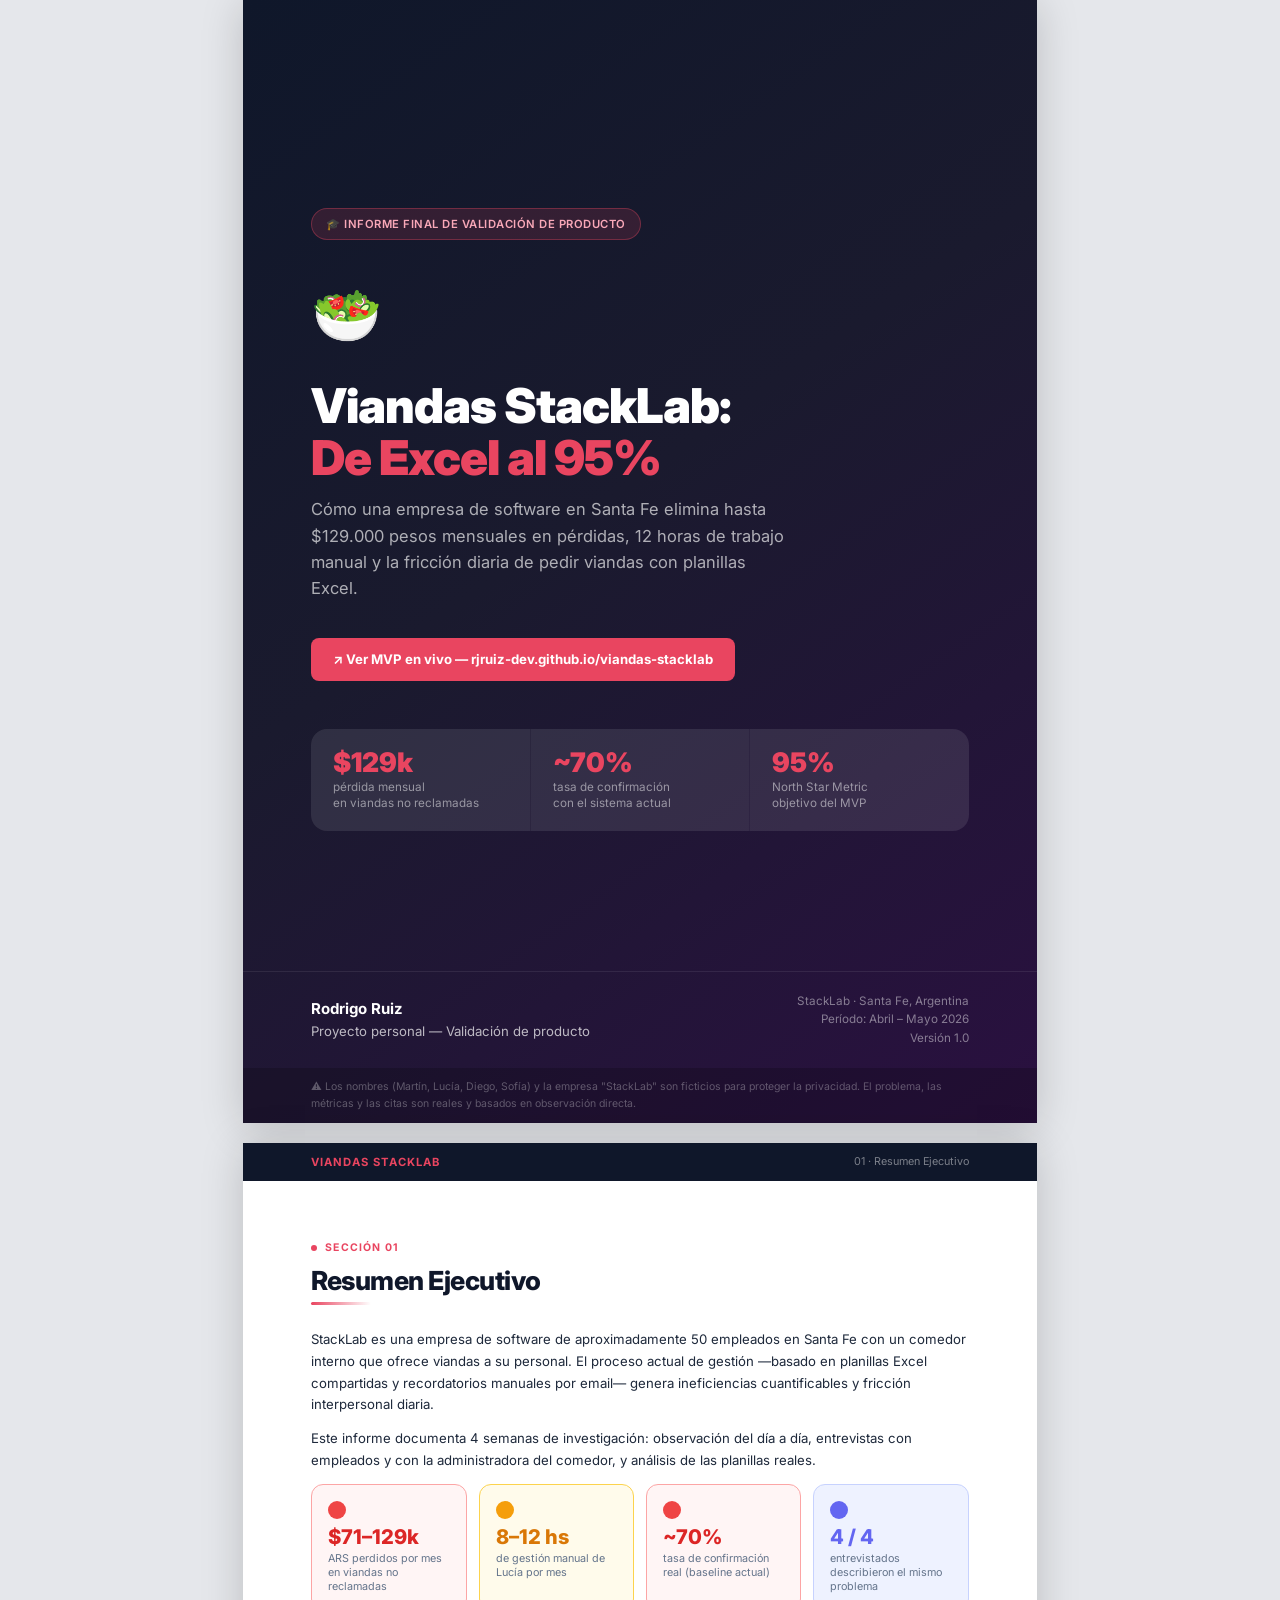
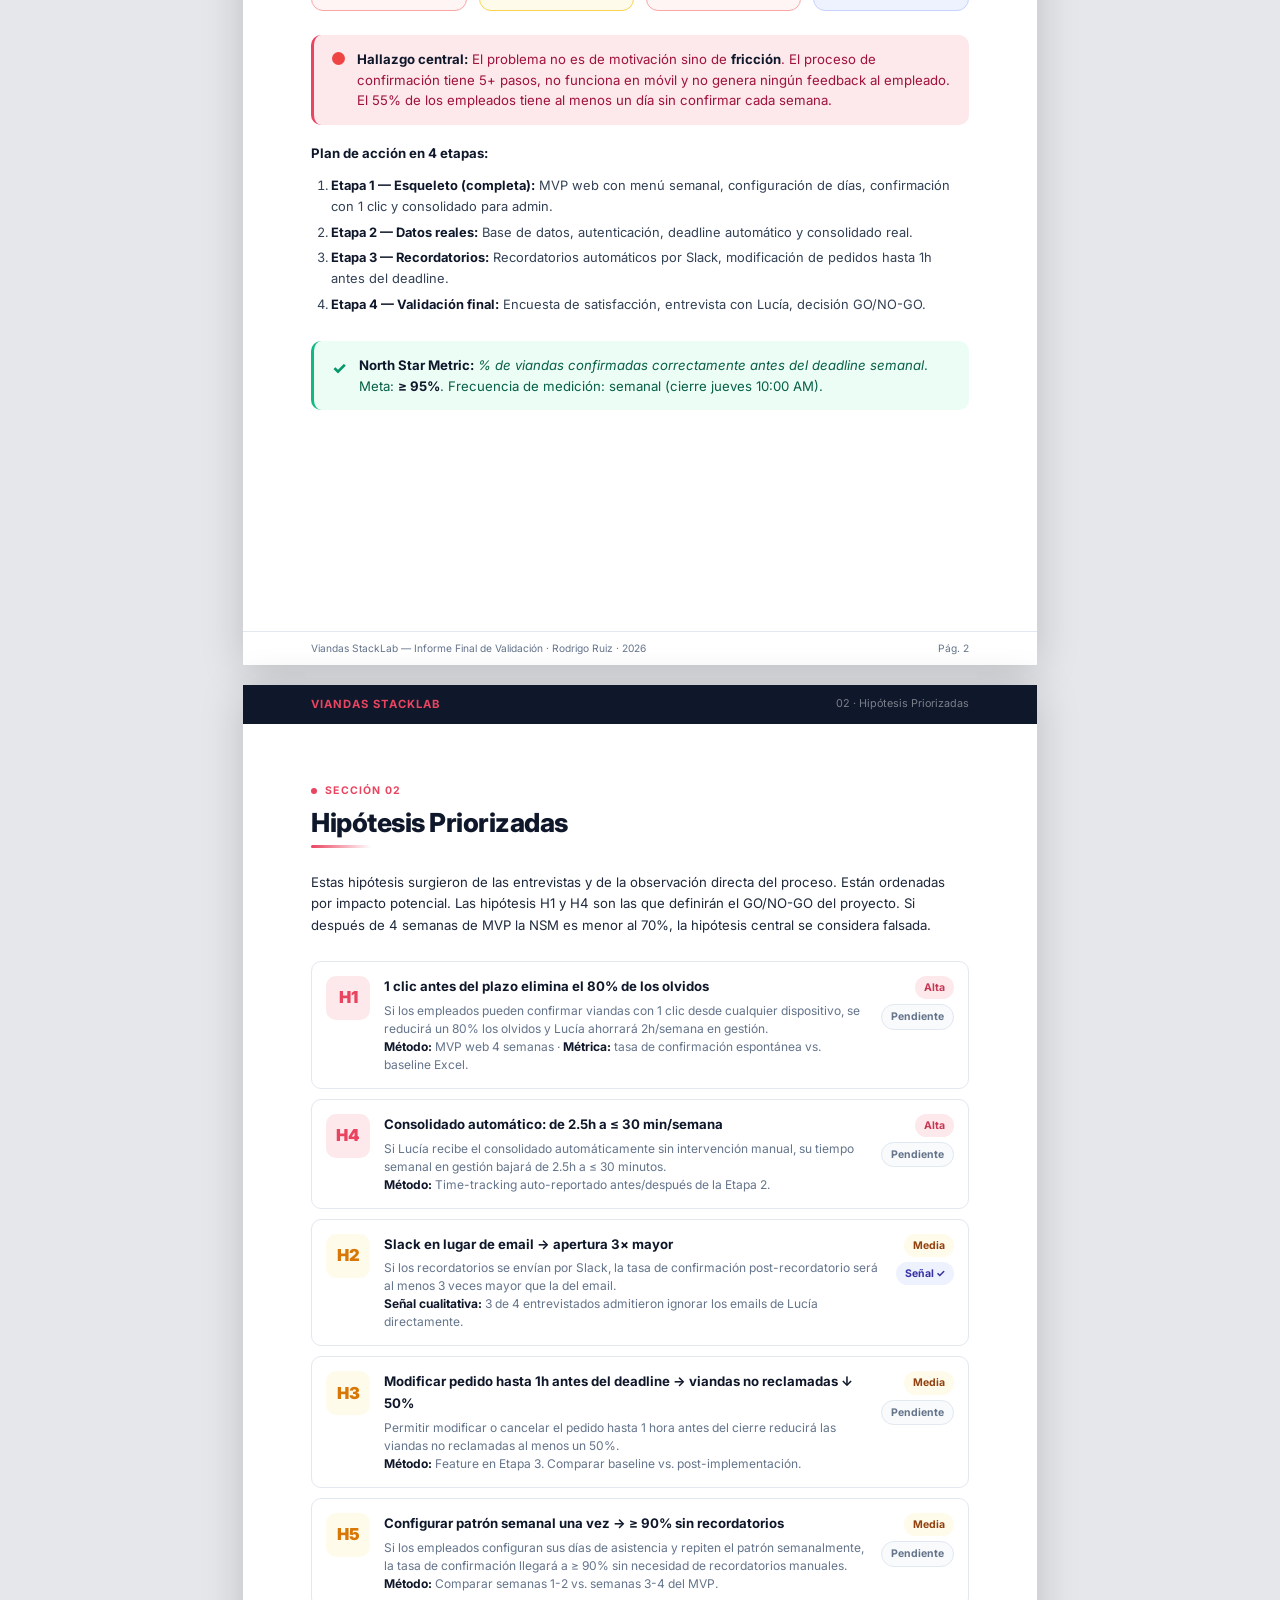
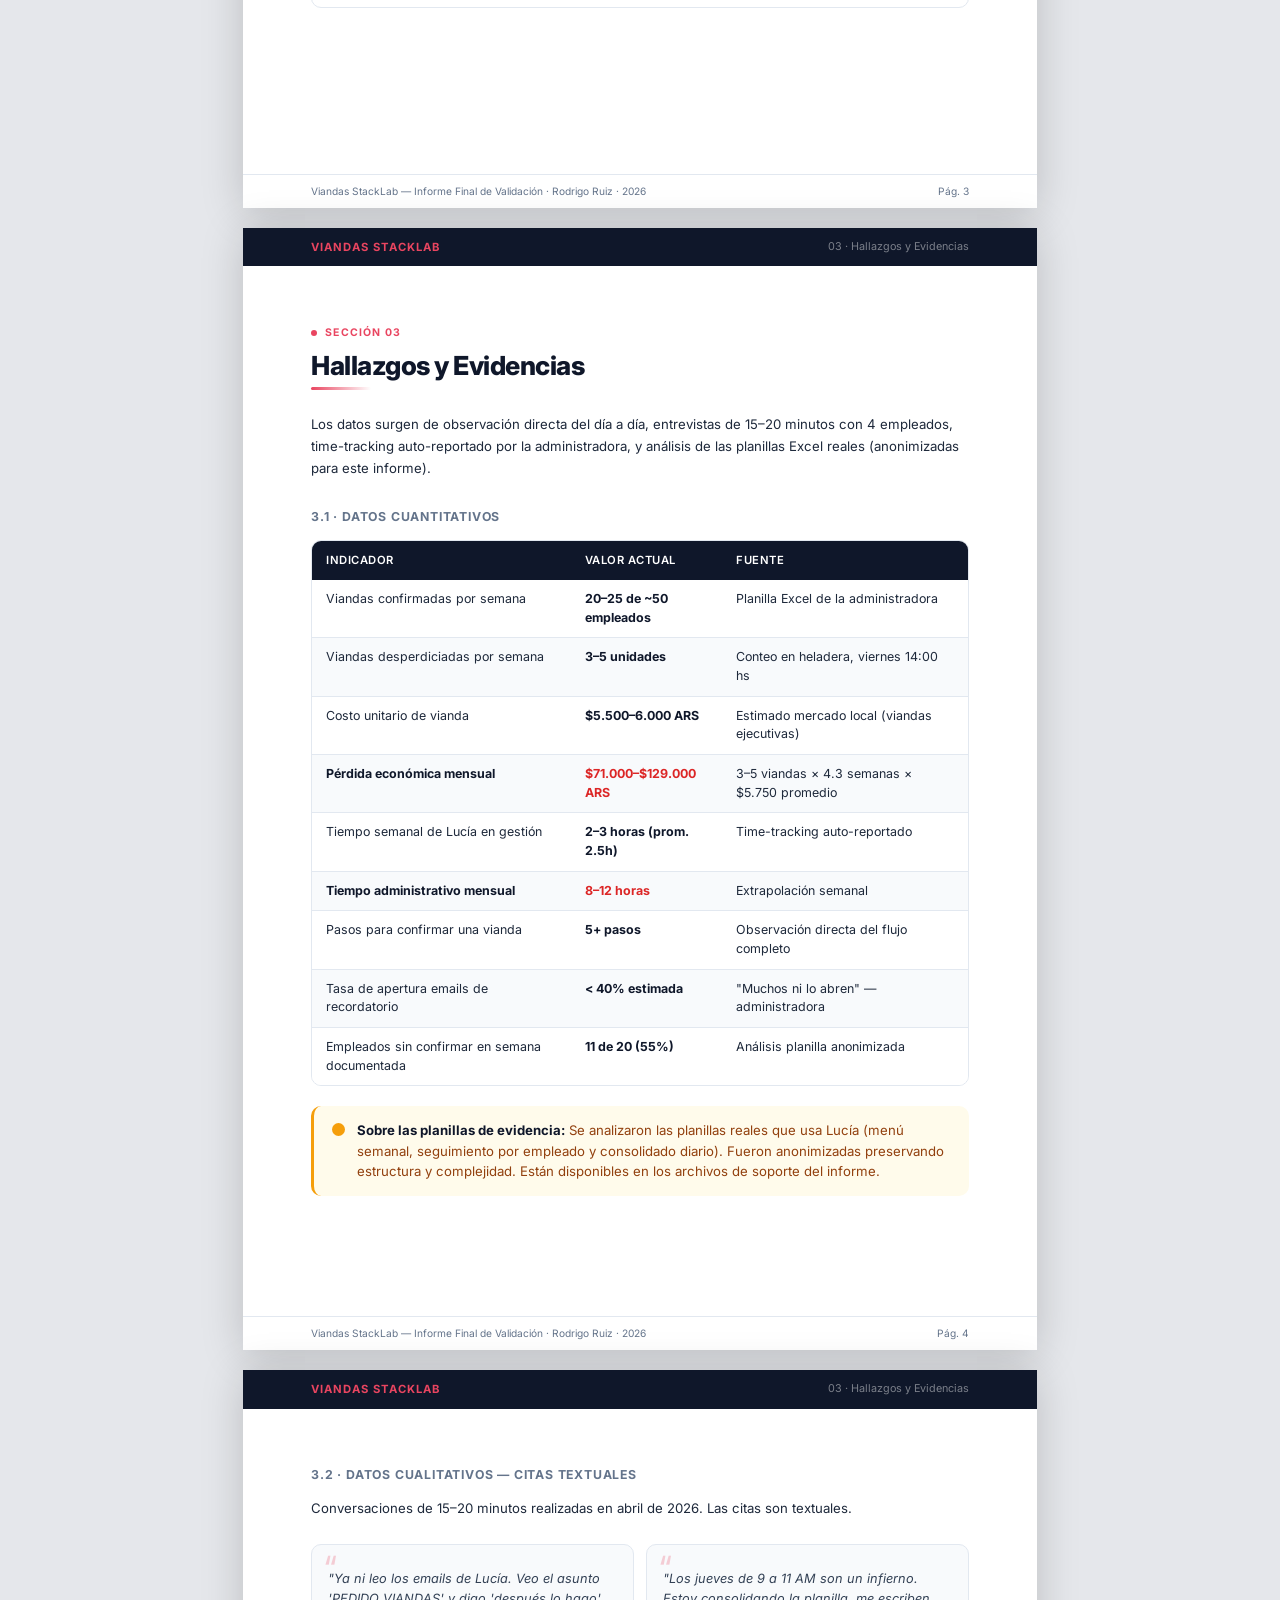
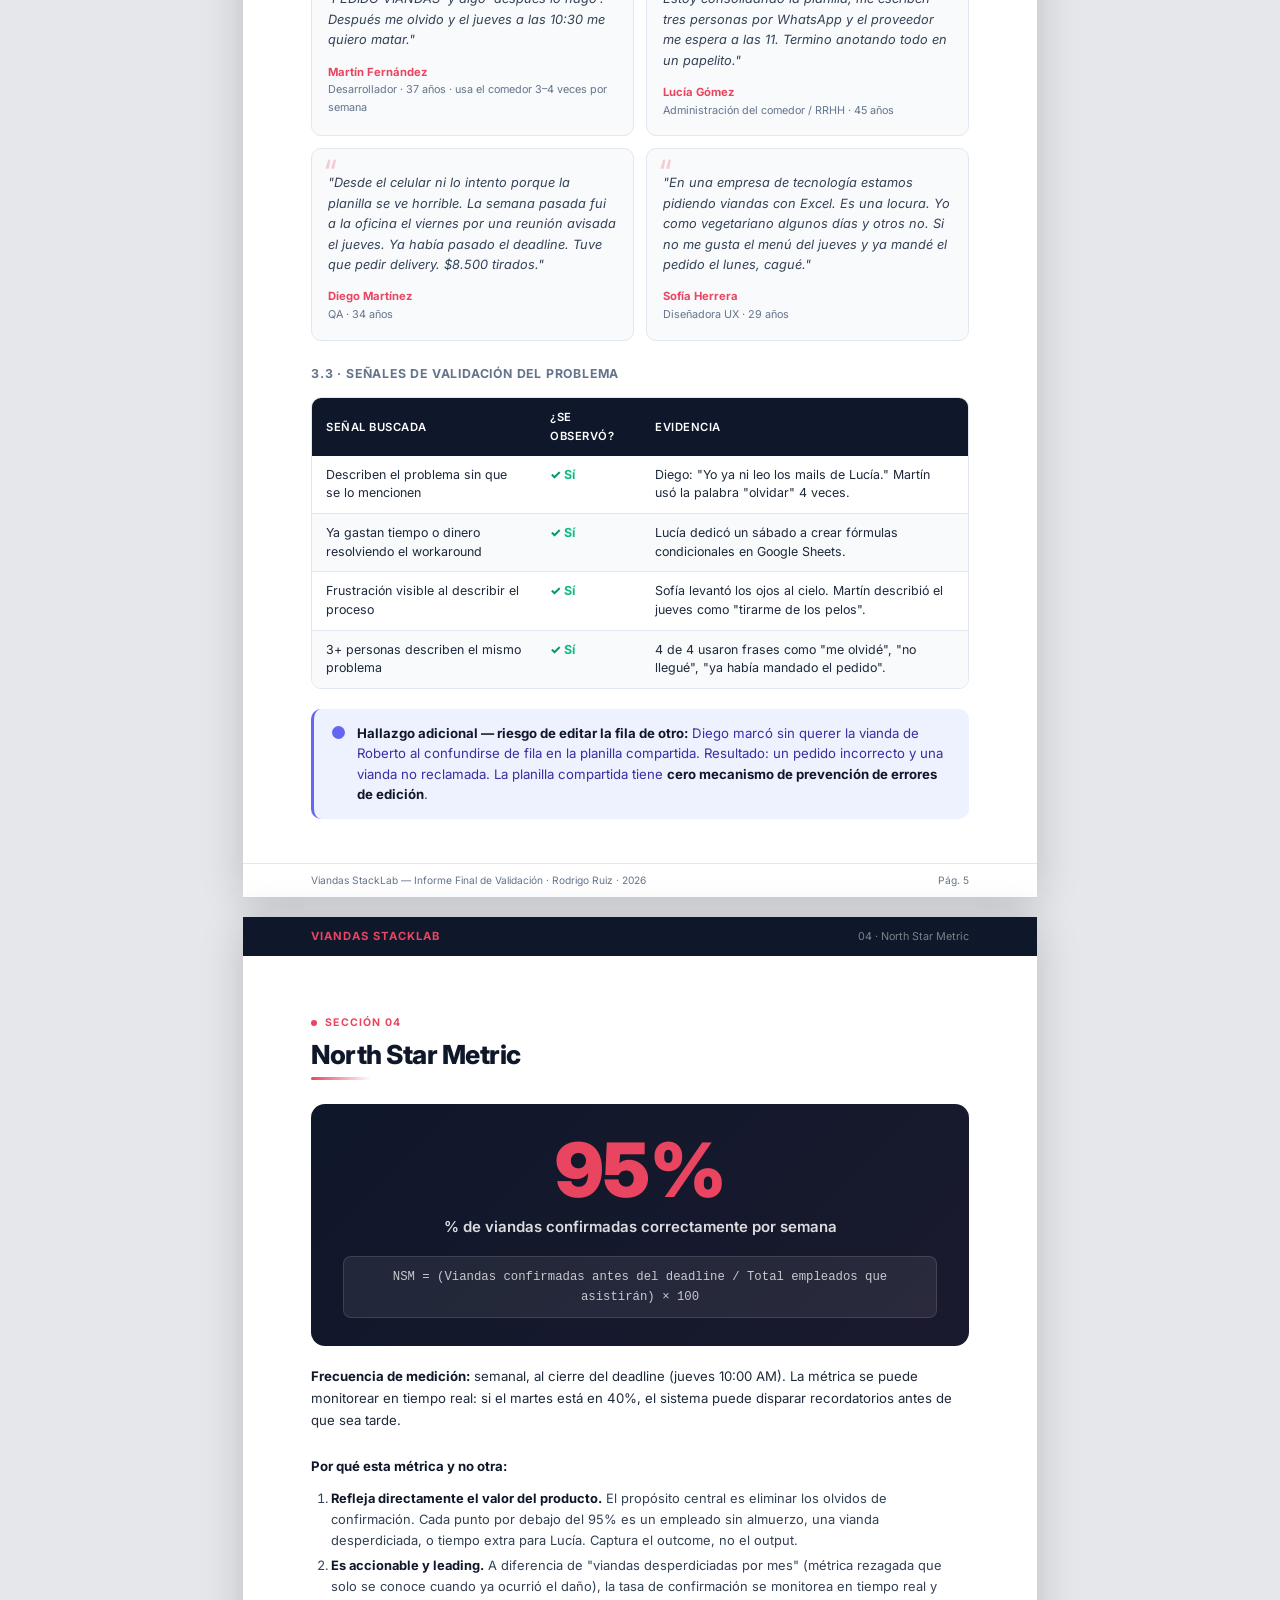
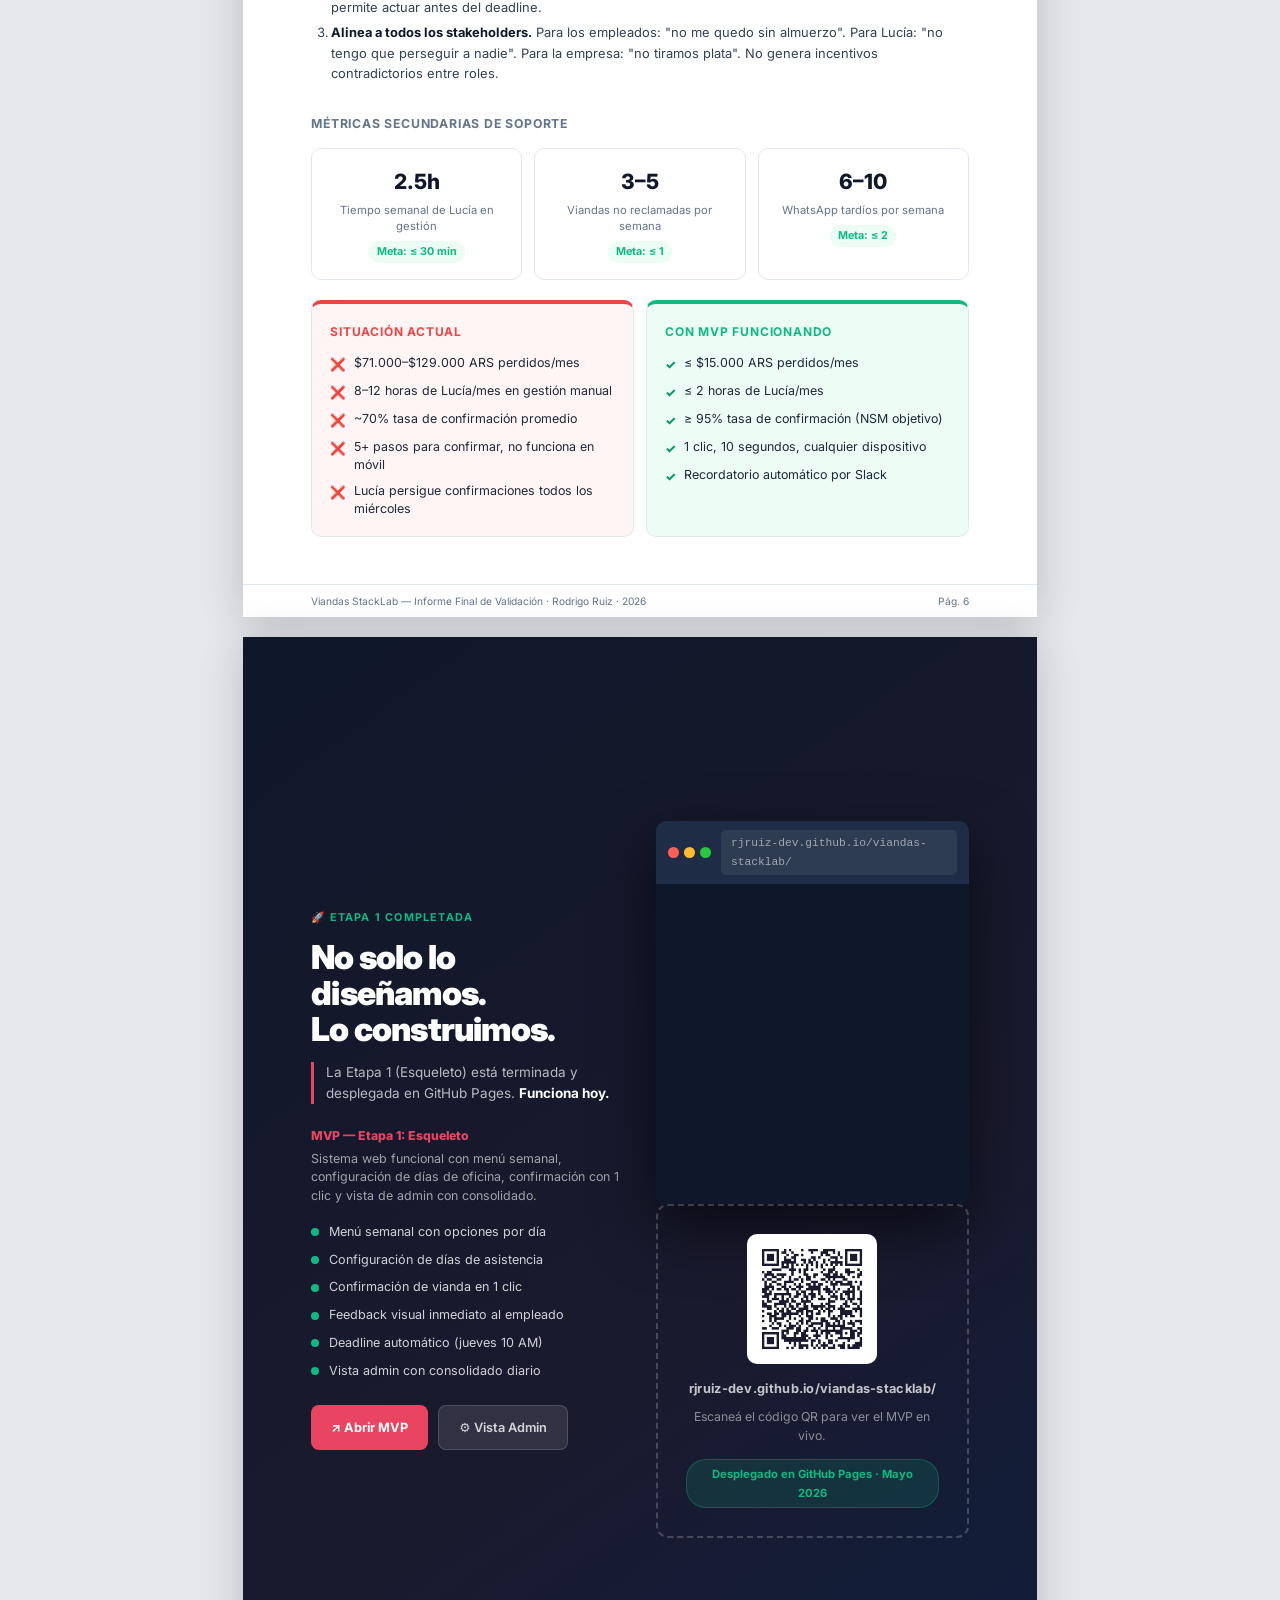
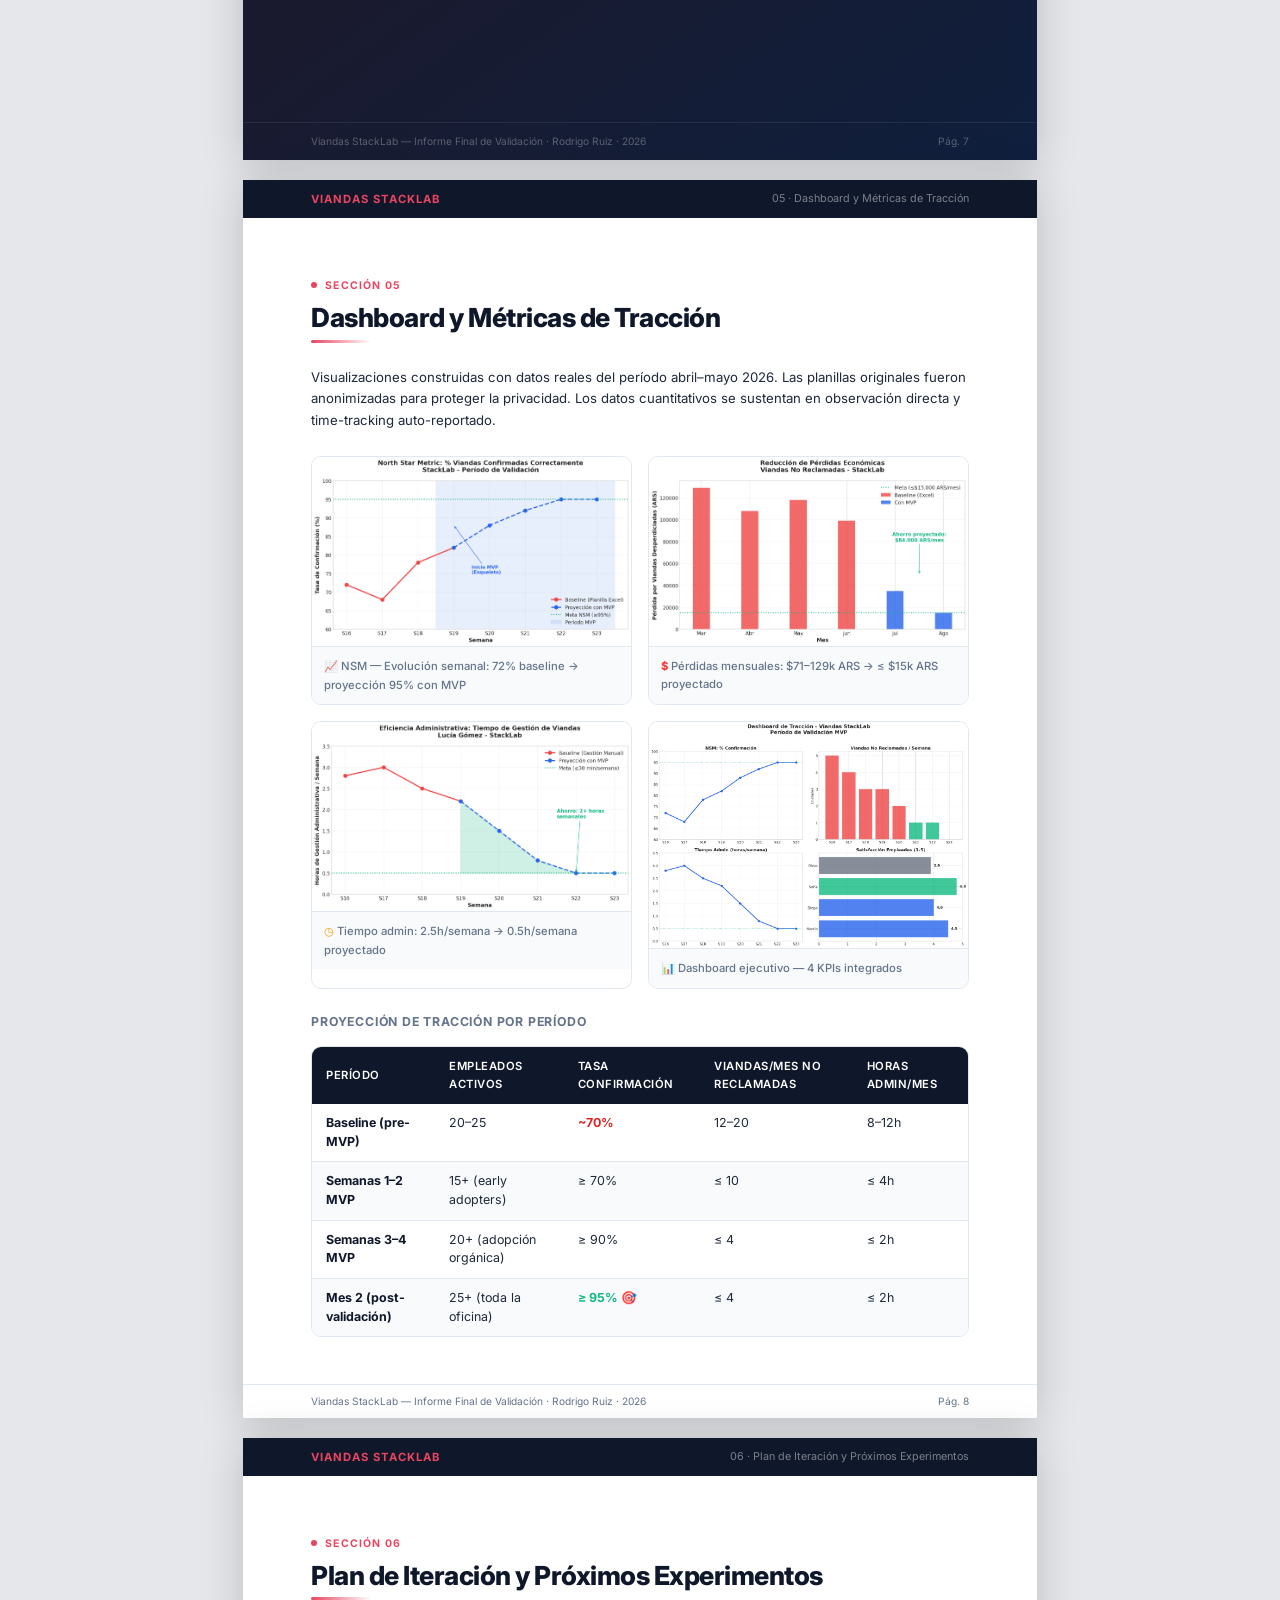
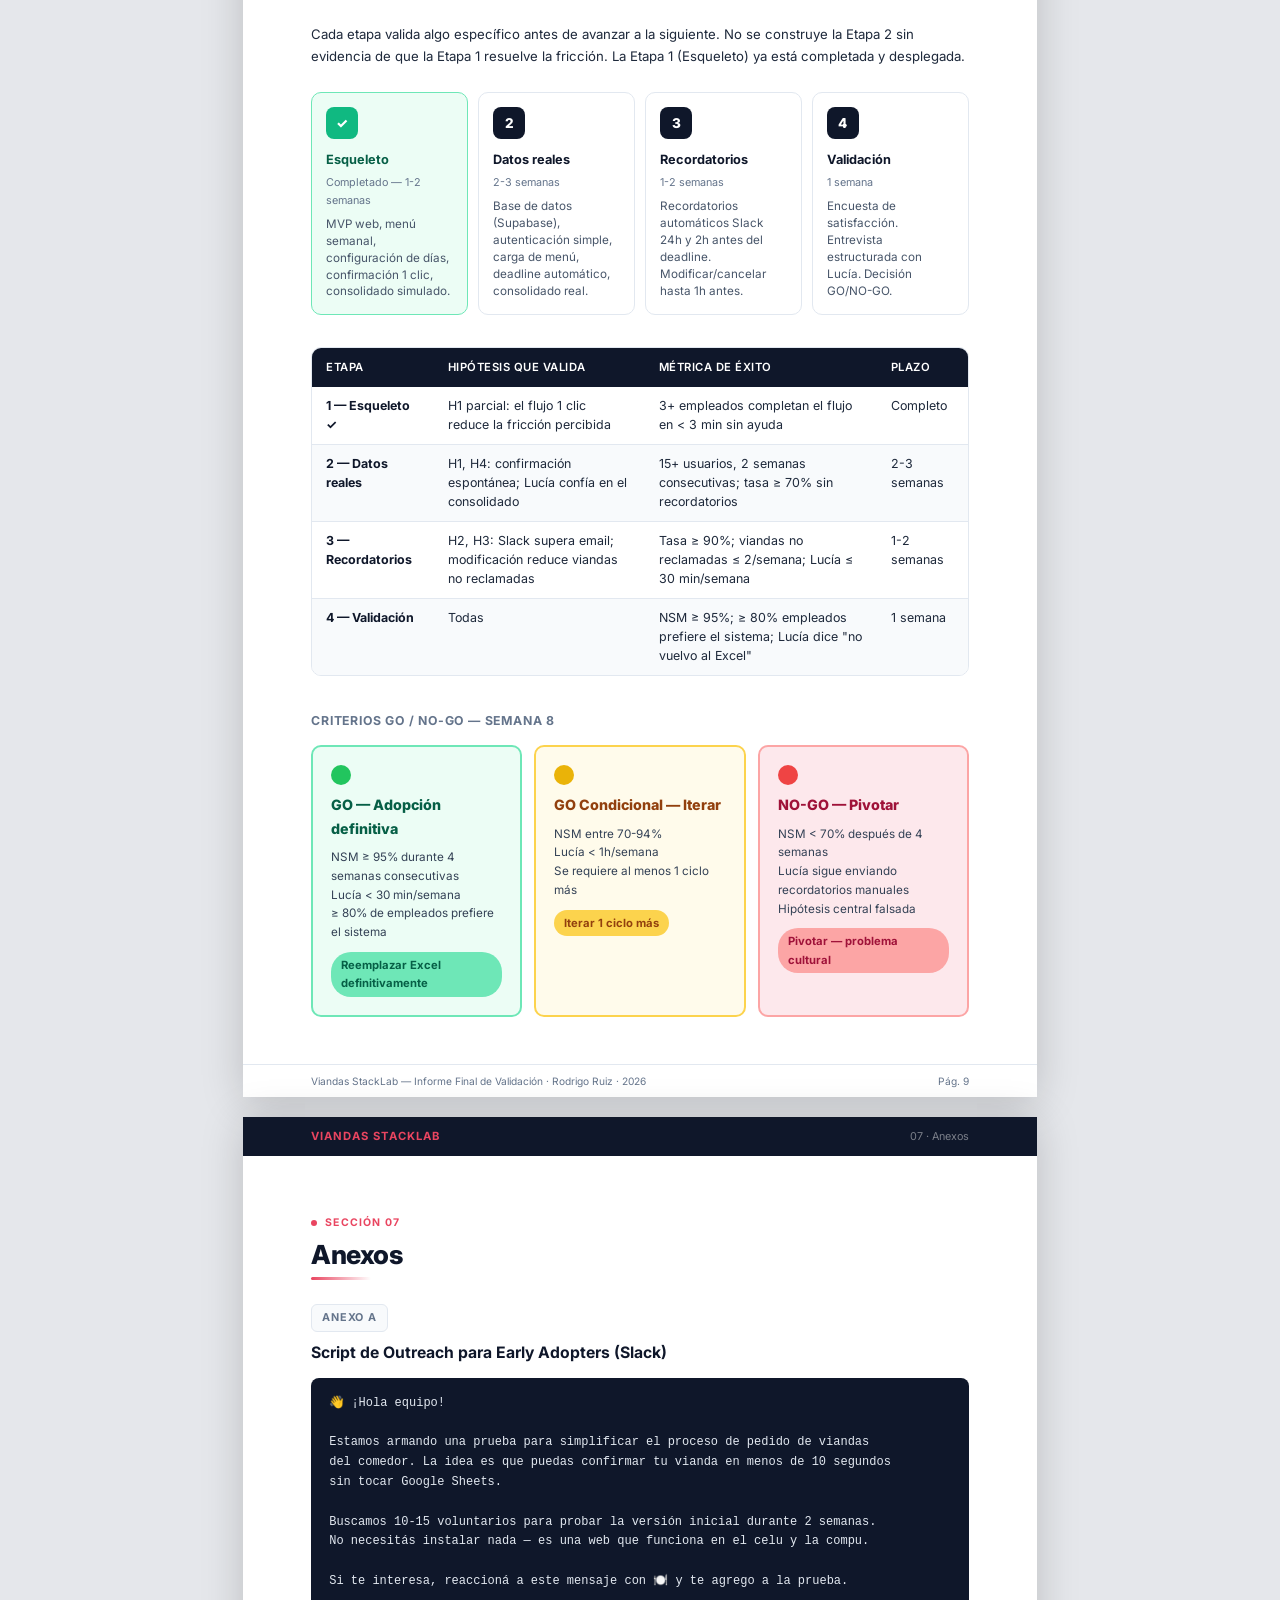
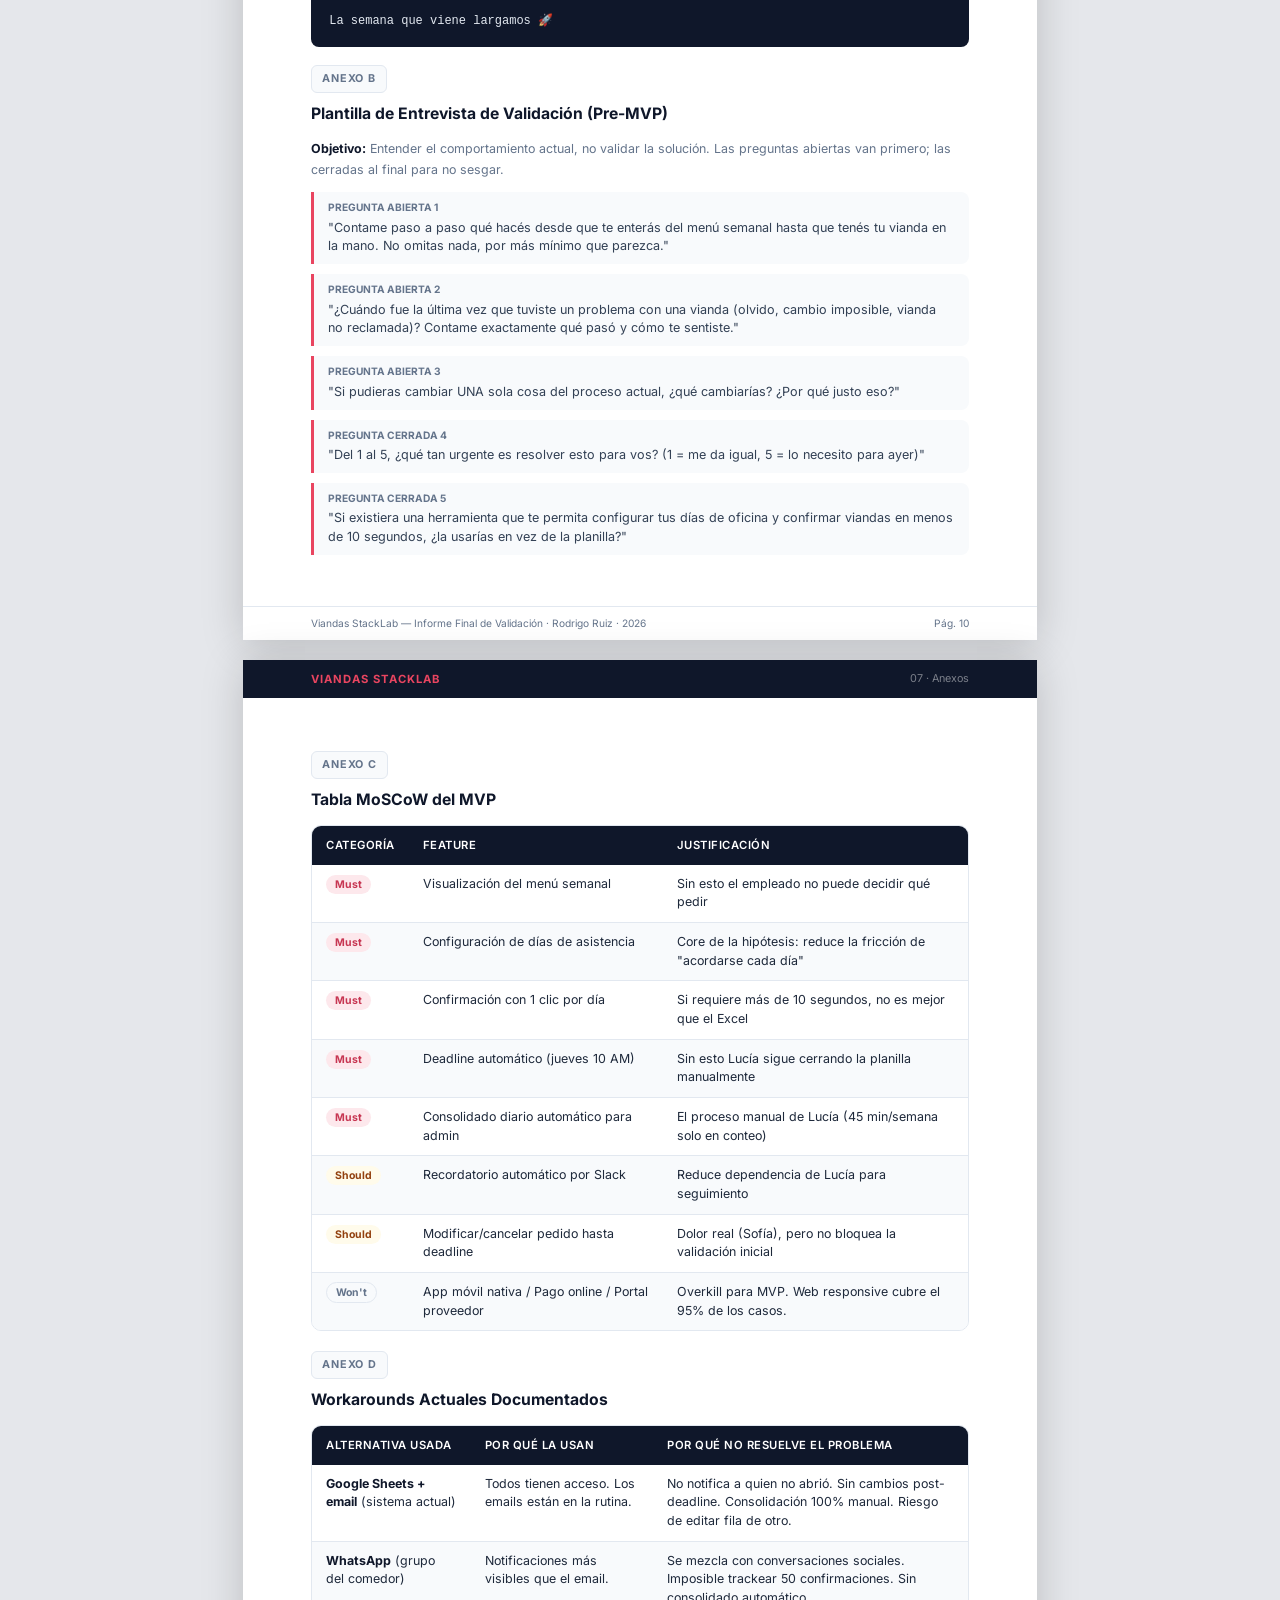
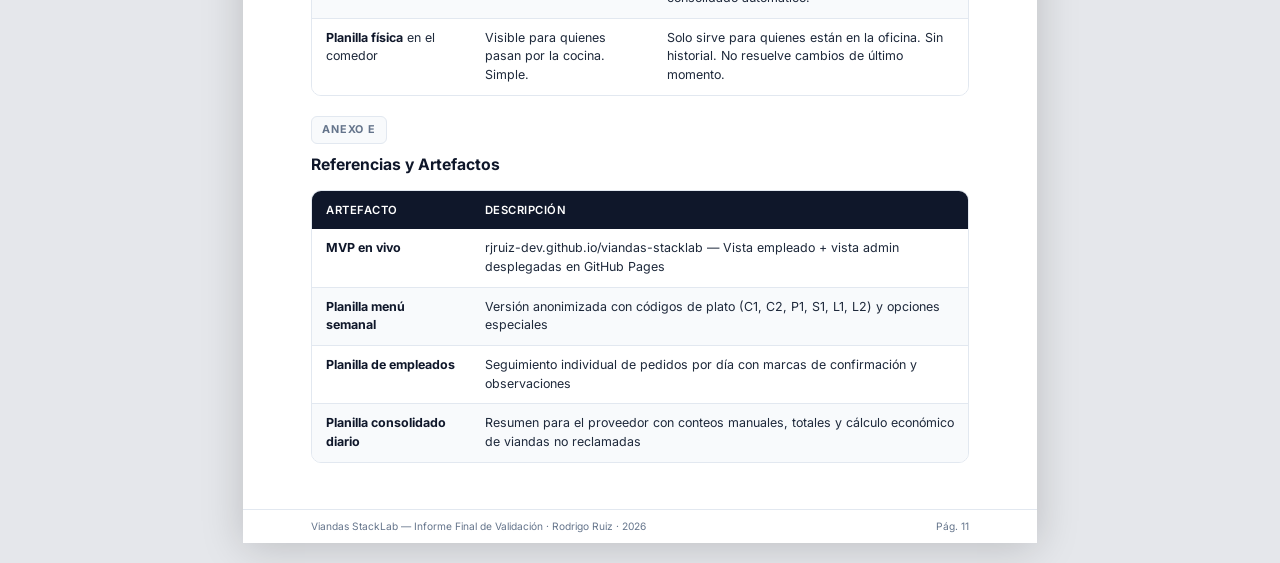
==== commit fe0717c8: "fix: hacer visible el QR del MVP en pantalla, no solo al imprimir" ====
--- a/informe/index.html
+++ b/informe/index.html
@@ -1833,7 +1833,7 @@
             </div>
 
             <!-- Pantalla: visible solo en print (PDF) -->
-            <div class="mvp-print-card print-only">
+            <div class="mvp-print-card">
                 <div class="qr-wrap">
                     <img src="[data-uri]" alt="QR code MVP">
                 </div>
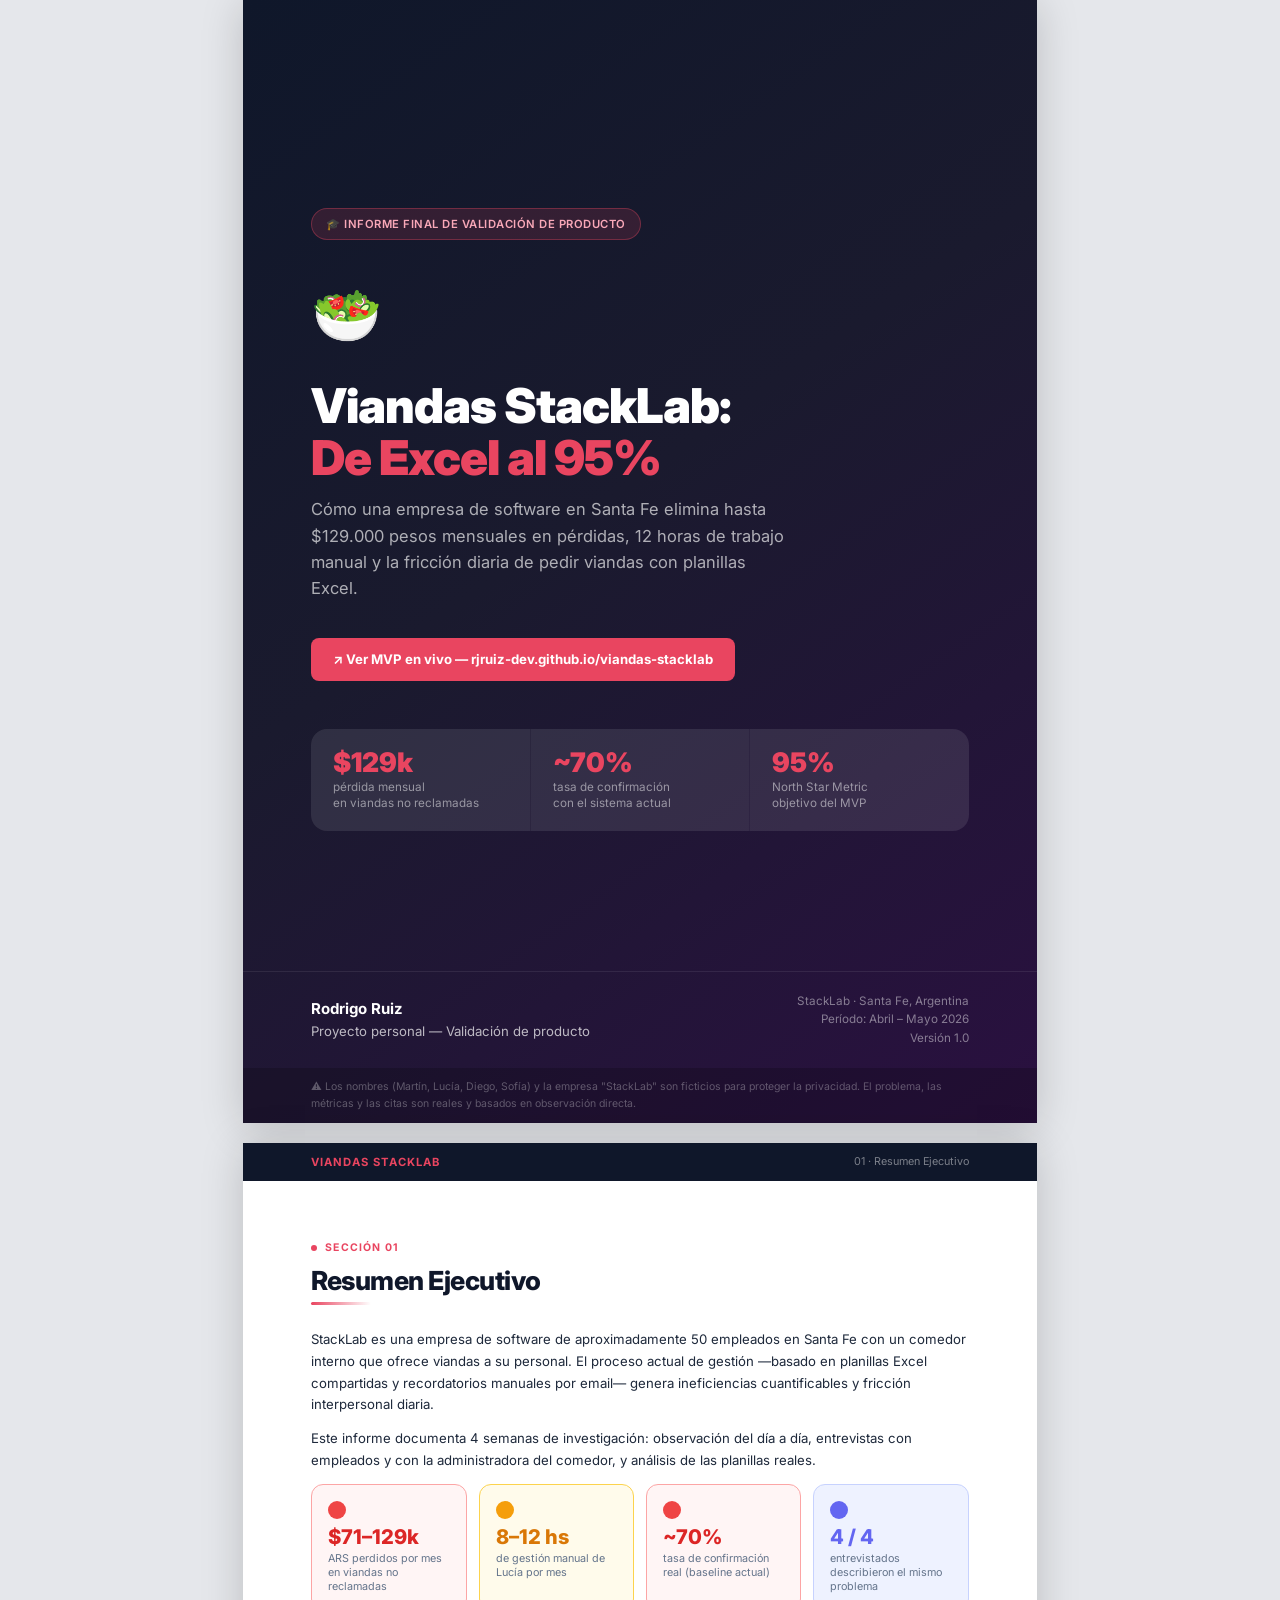
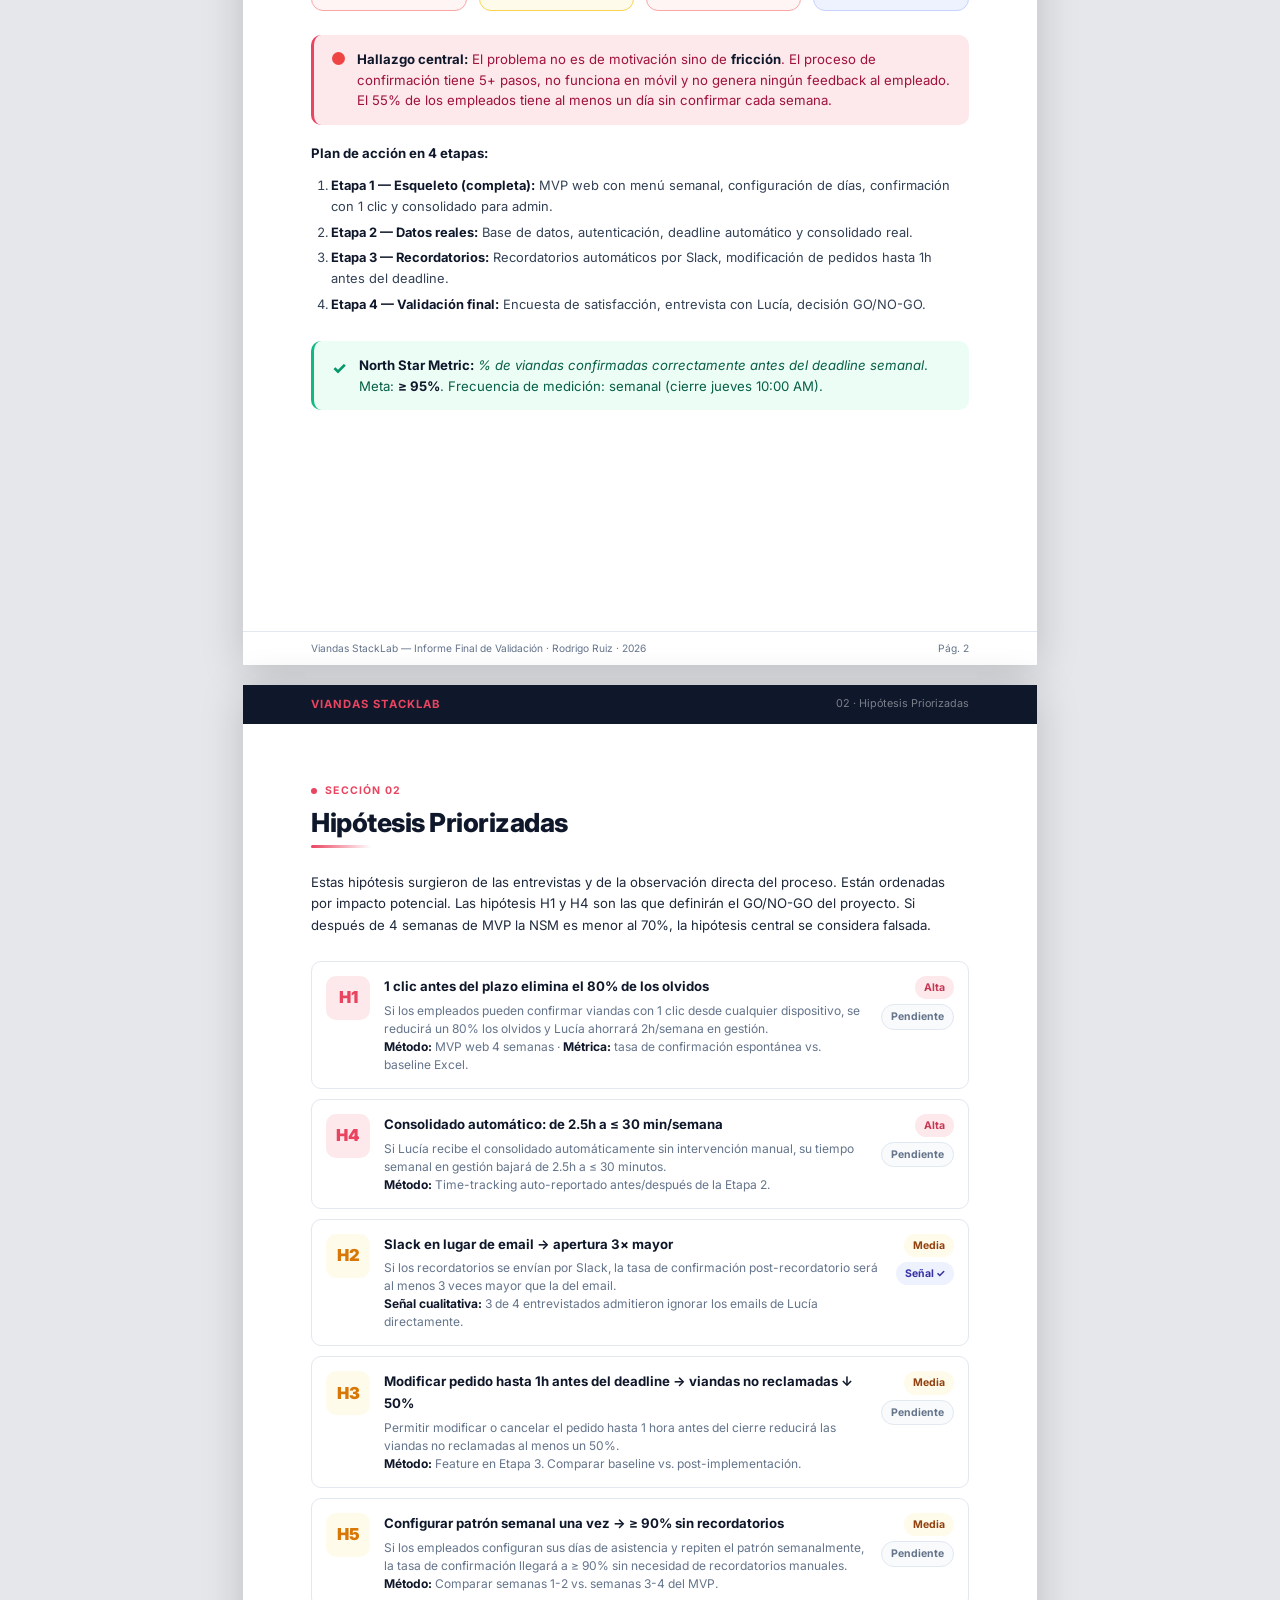
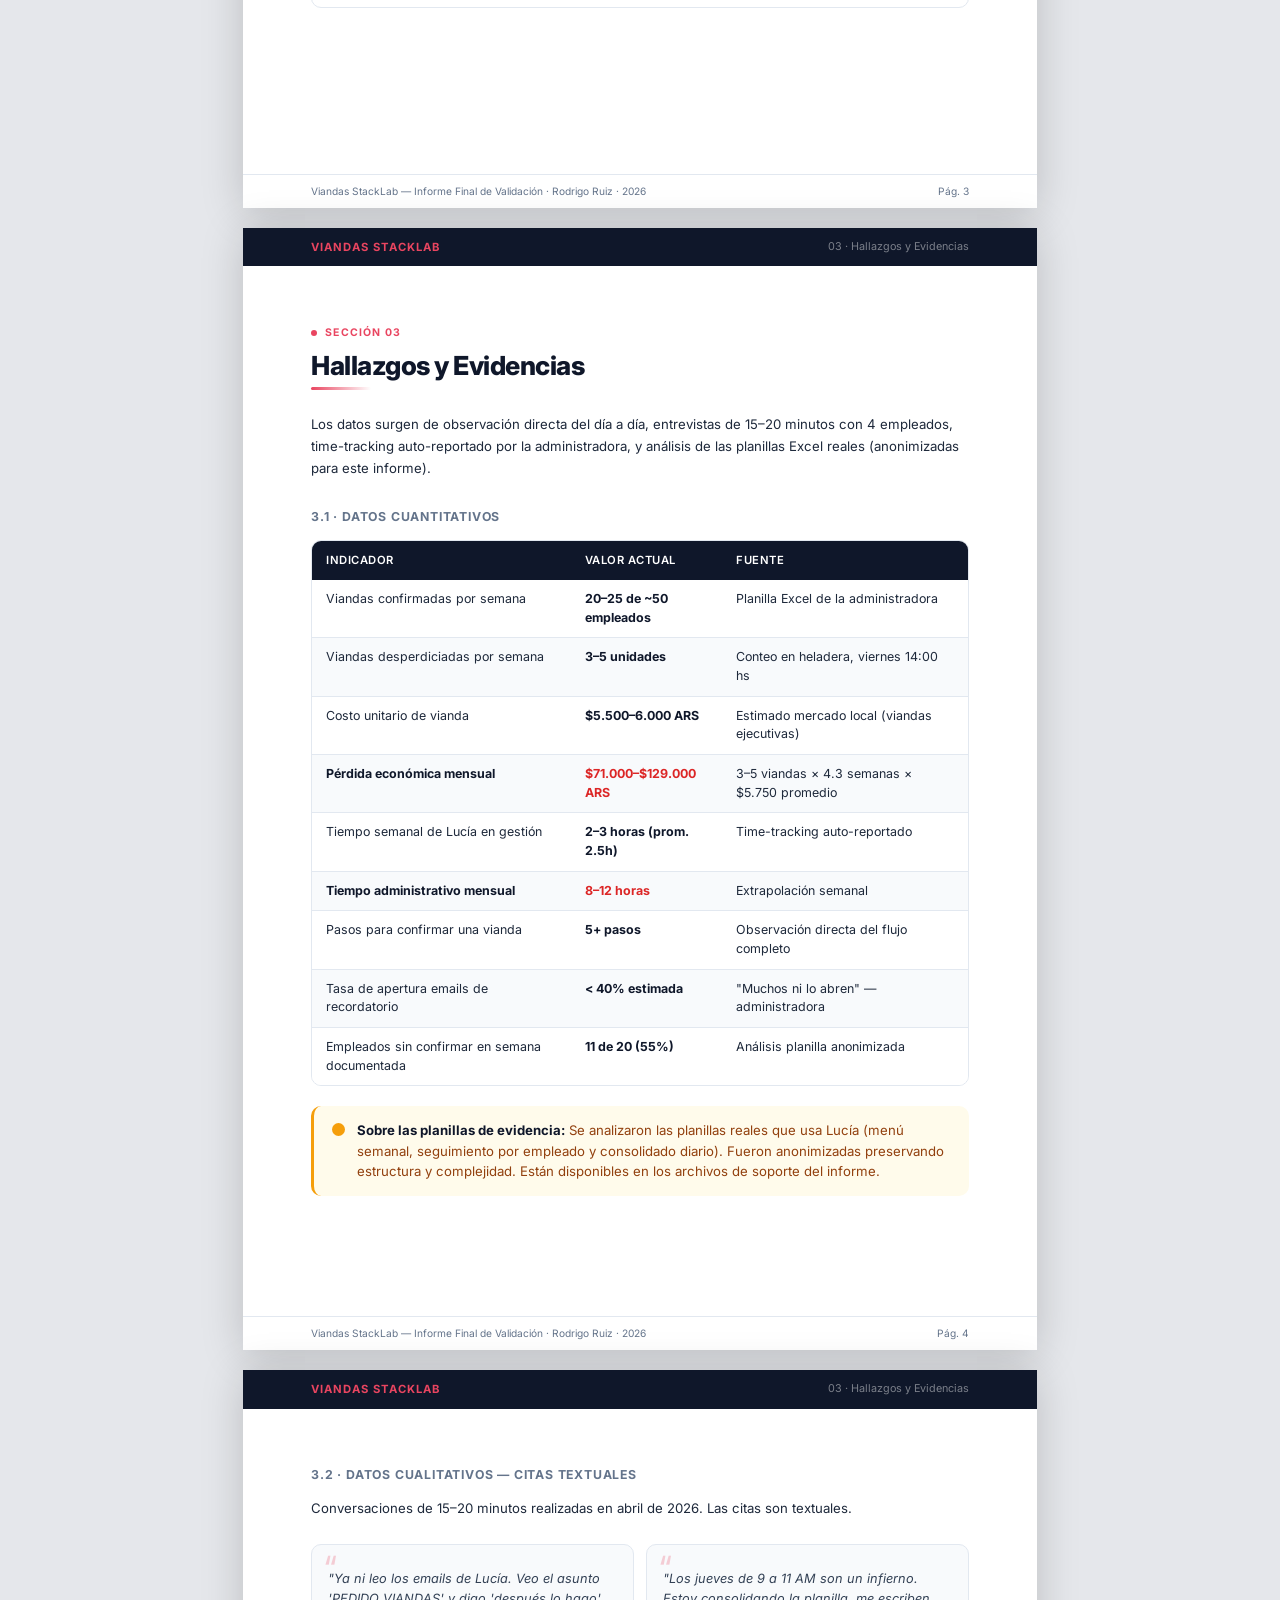
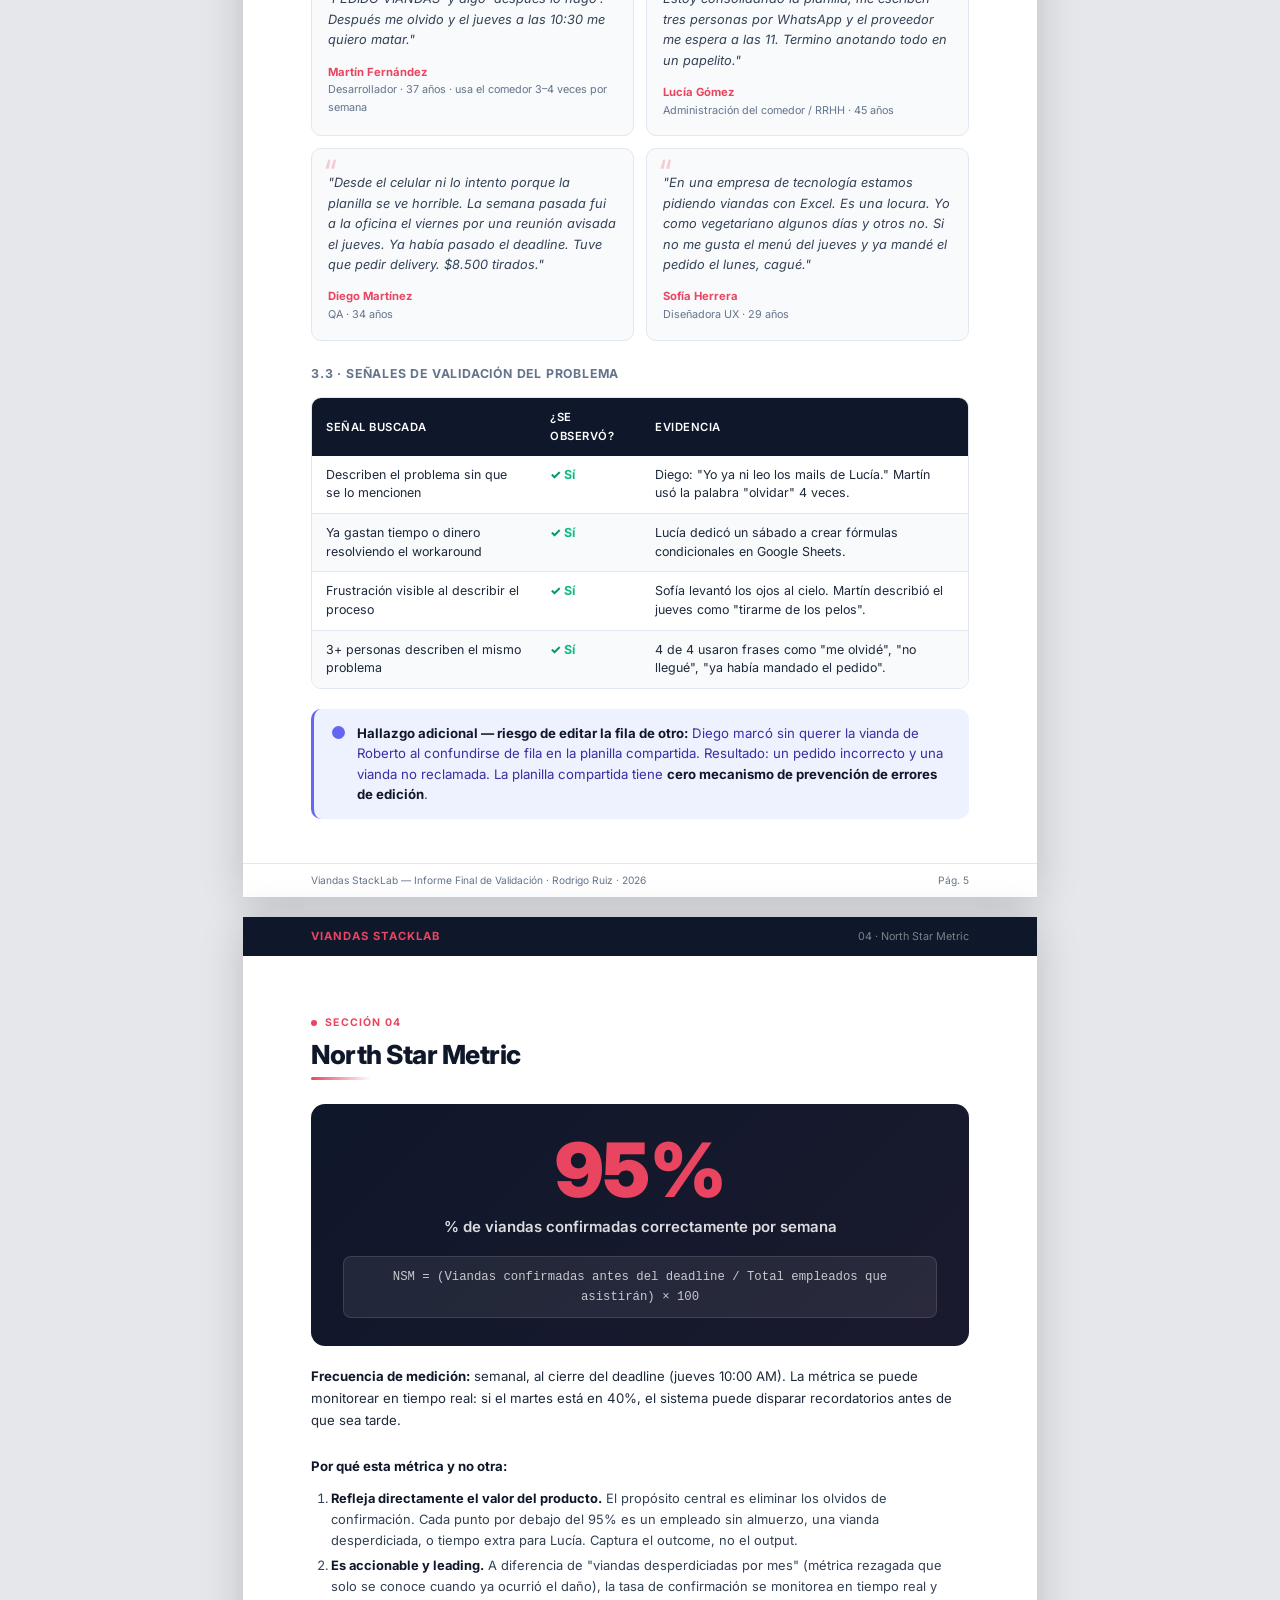
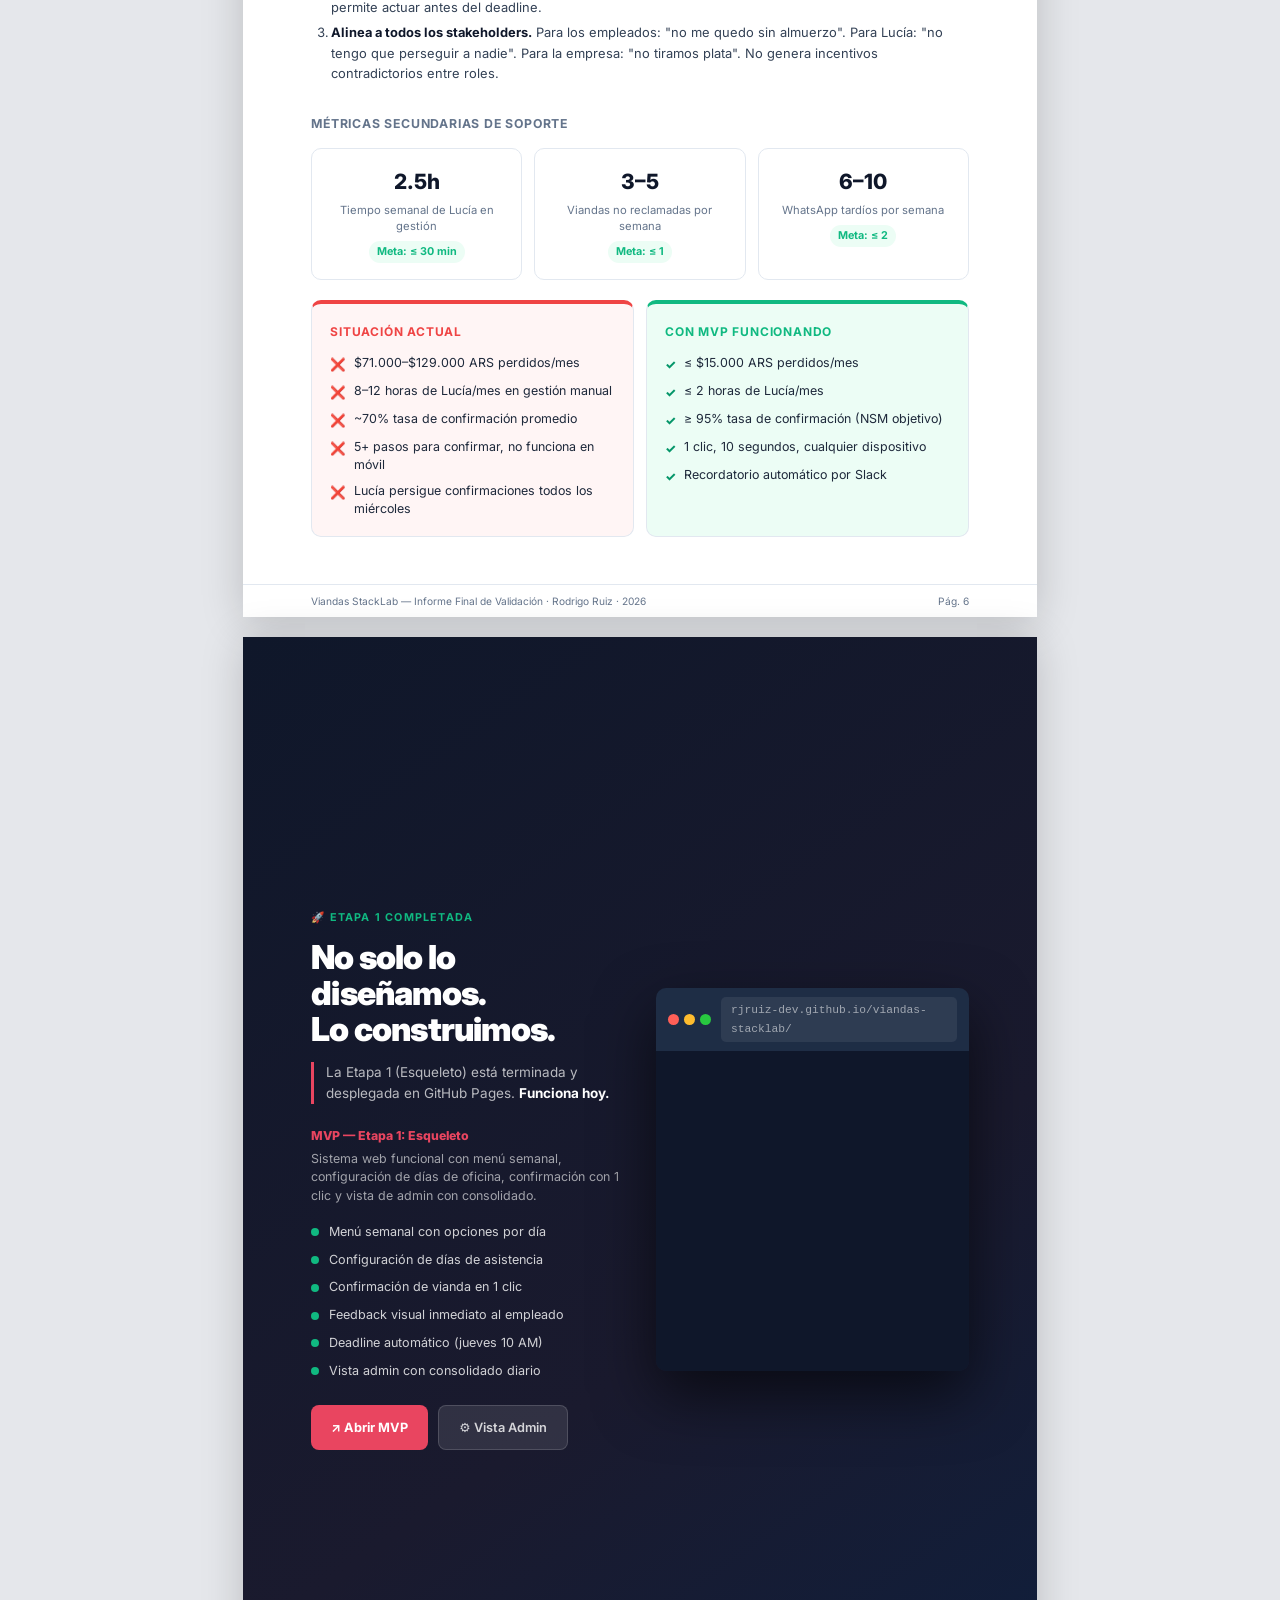
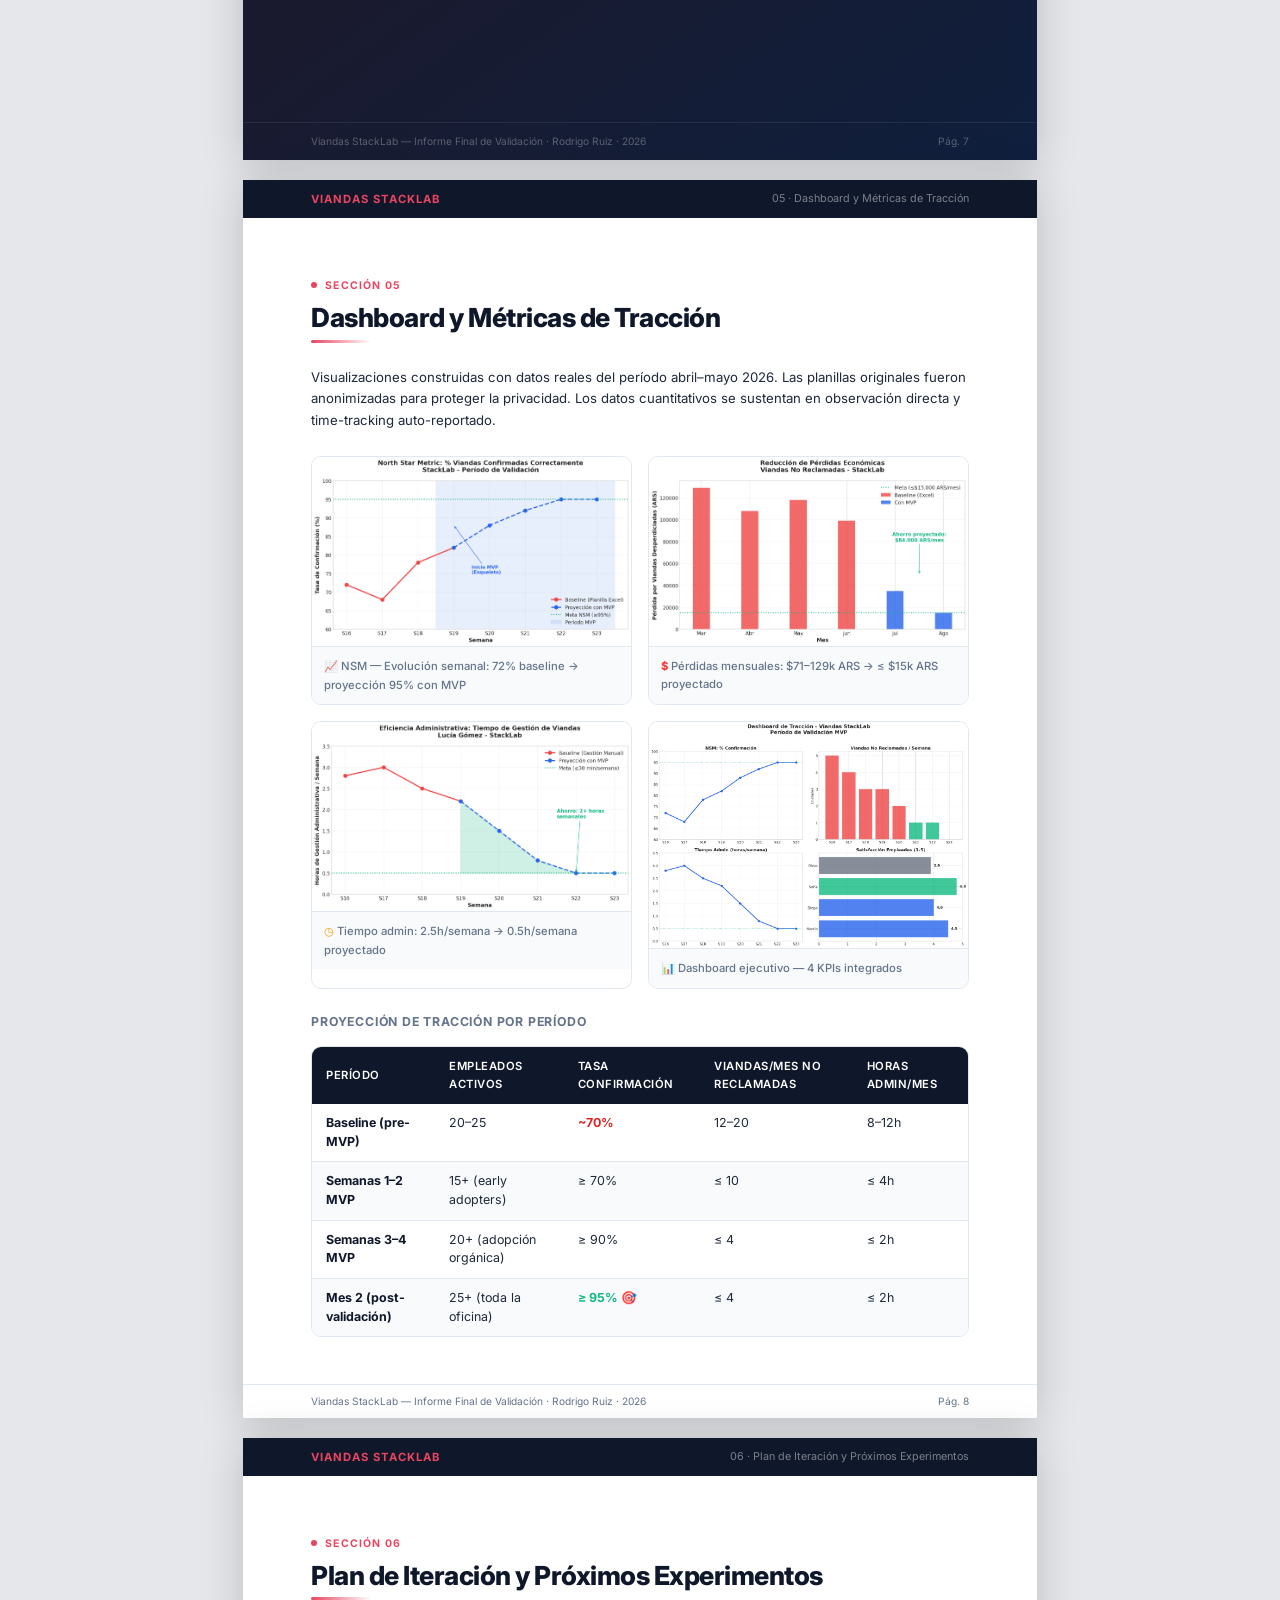
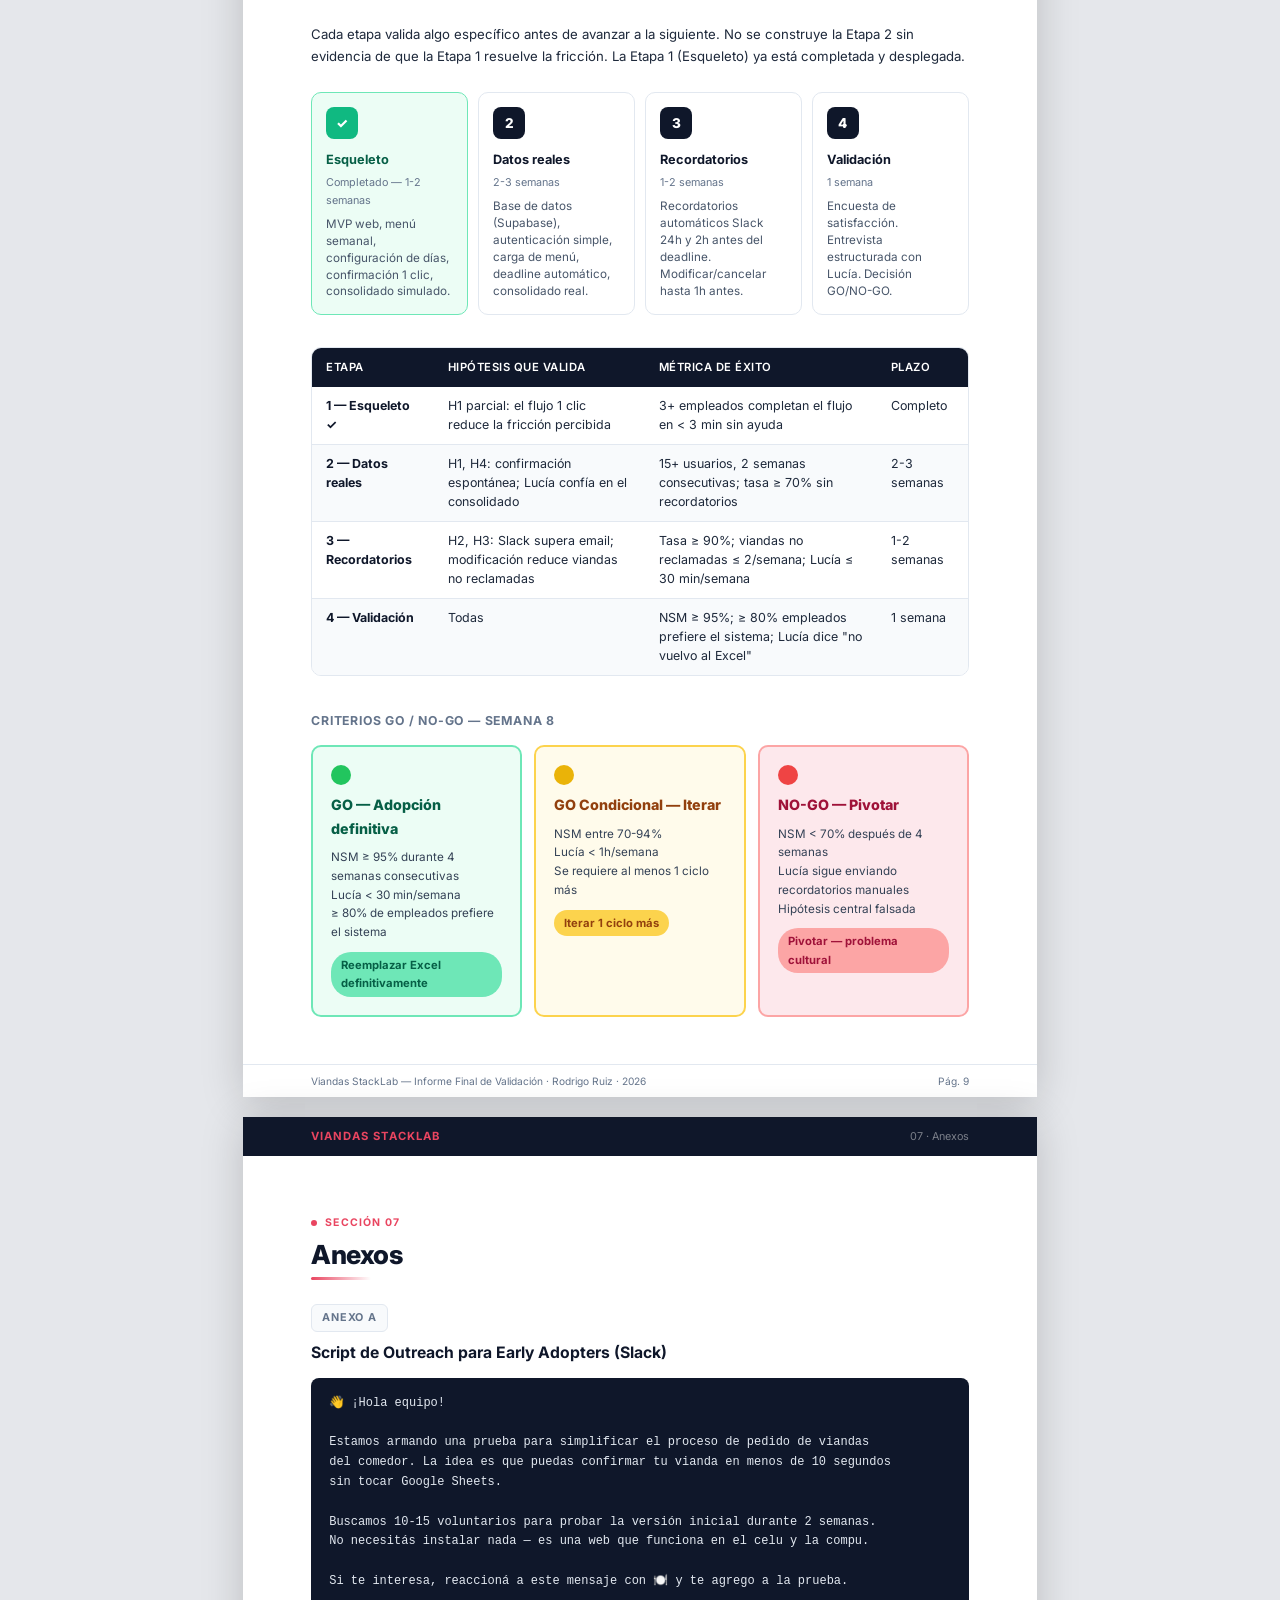
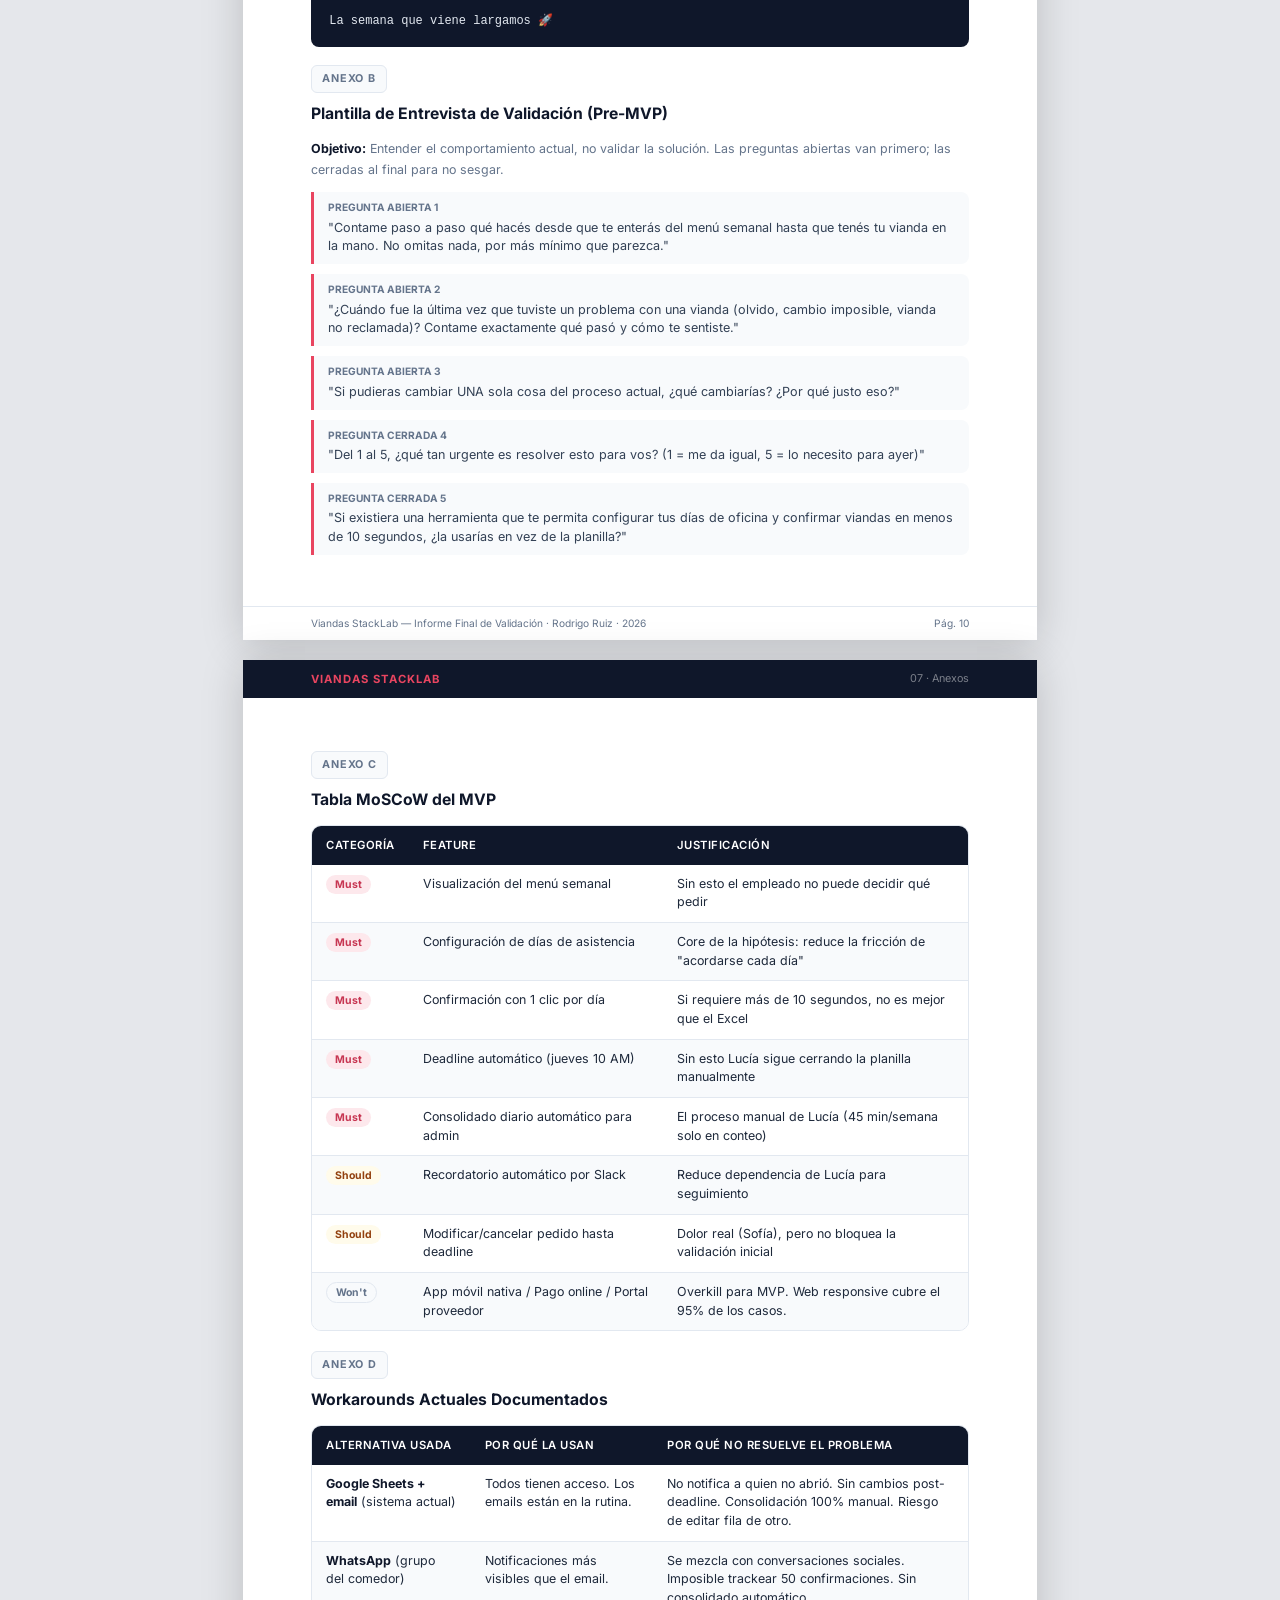
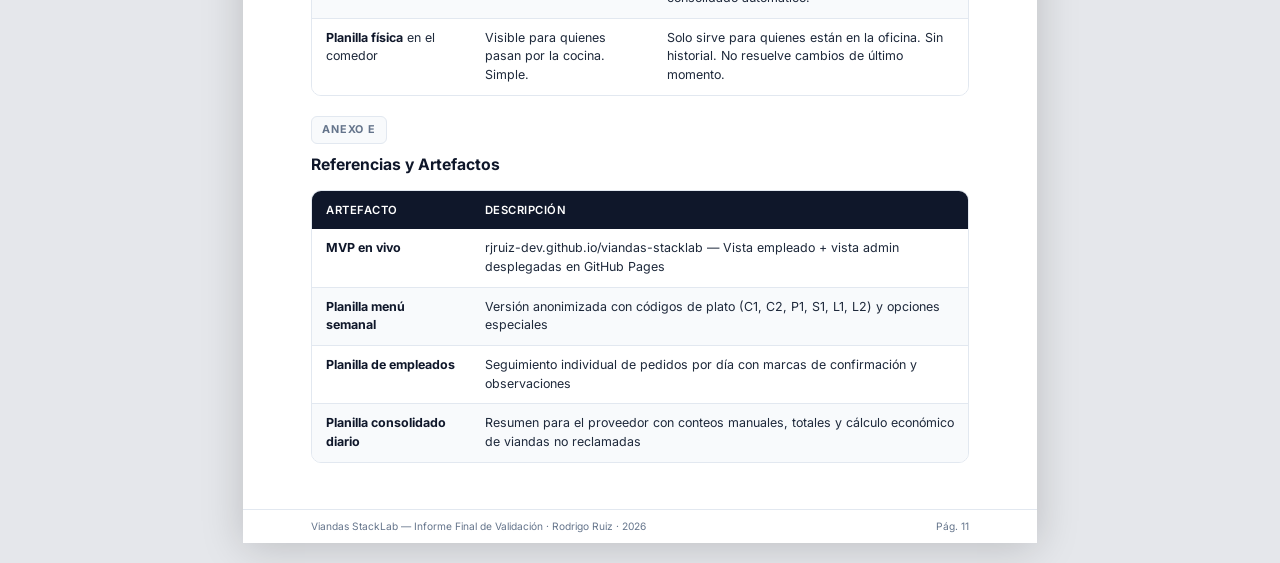
==== commit 248229d5: "fix: QR solo visible al imprimir, navegador visible en pantalla" ====
--- a/informe/index.html
+++ b/informe/index.html
@@ -1833,7 +1833,7 @@
             </div>
 
             <!-- Pantalla: visible solo en print (PDF) -->
-            <div class="mvp-print-card">
+            <div class="mvp-print-card print-only">
                 <div class="qr-wrap">
                     <img src="[data-uri]" alt="QR code MVP">
                 </div>
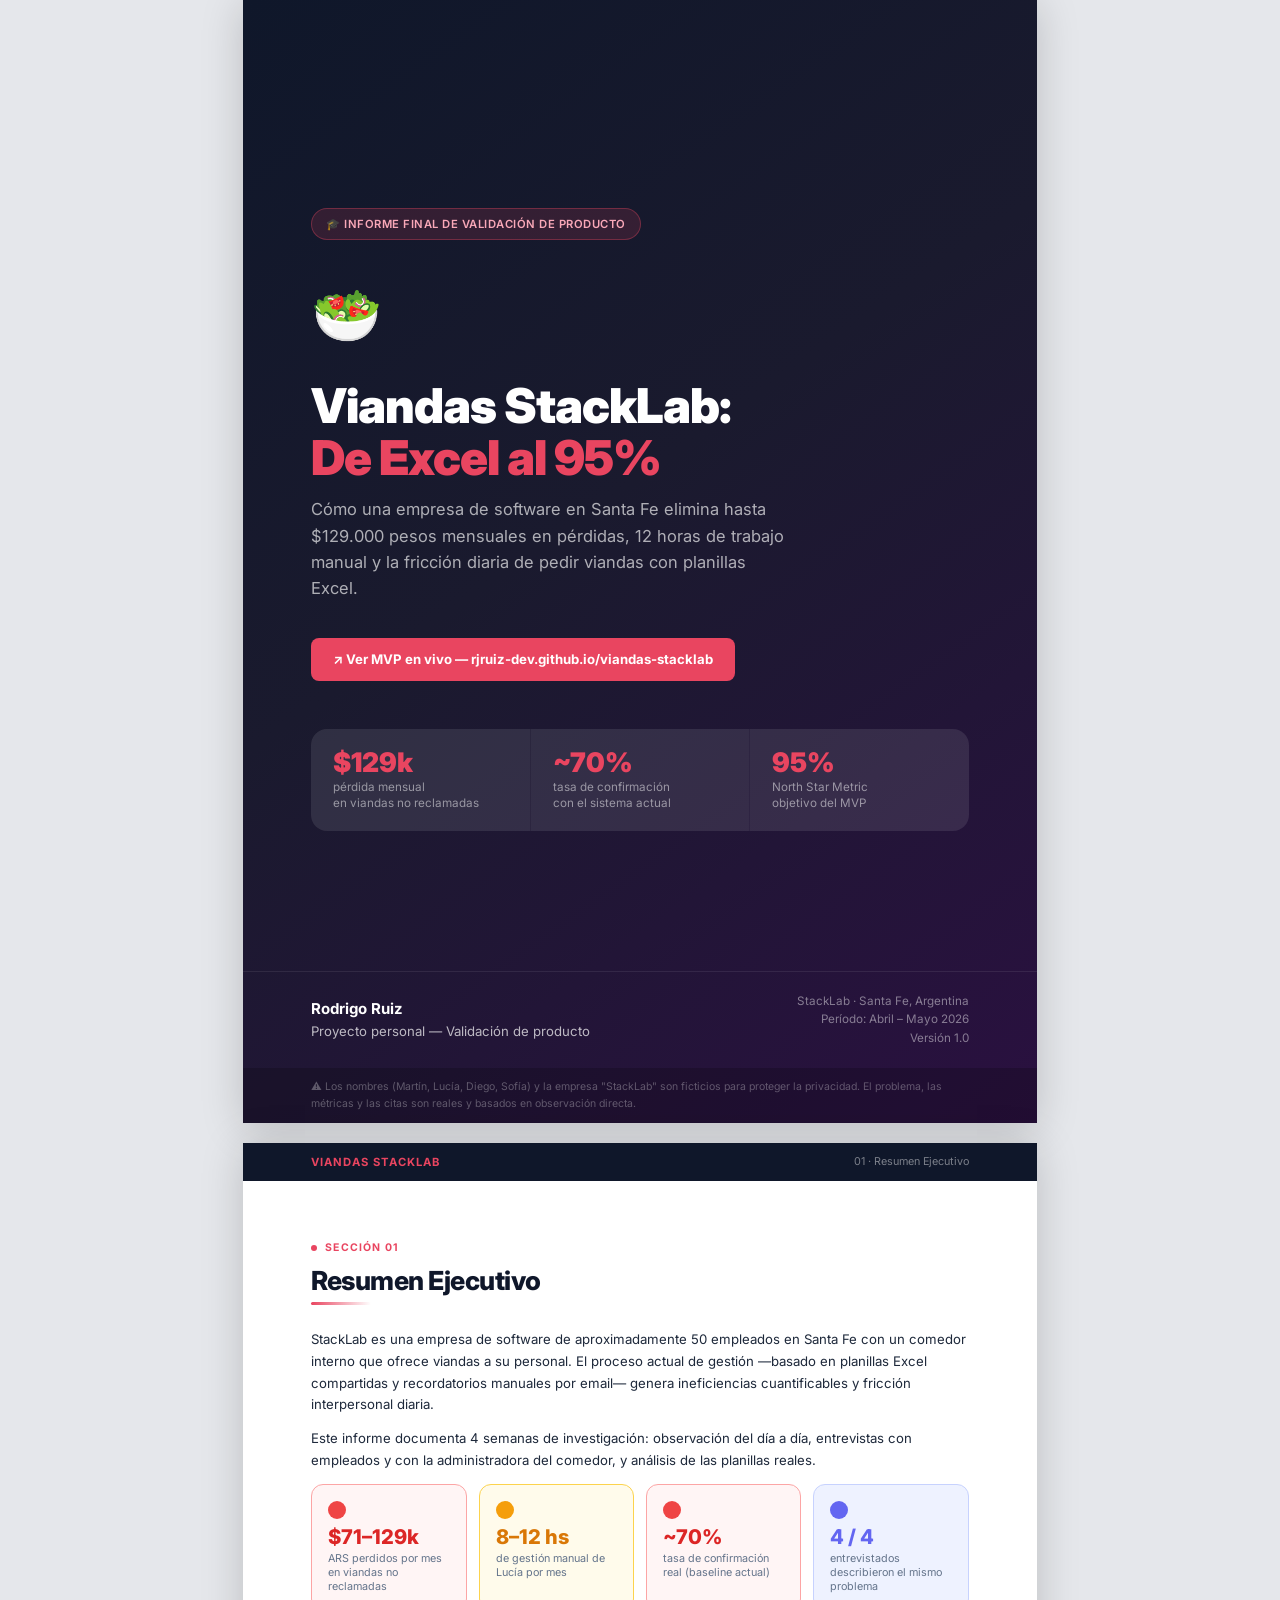
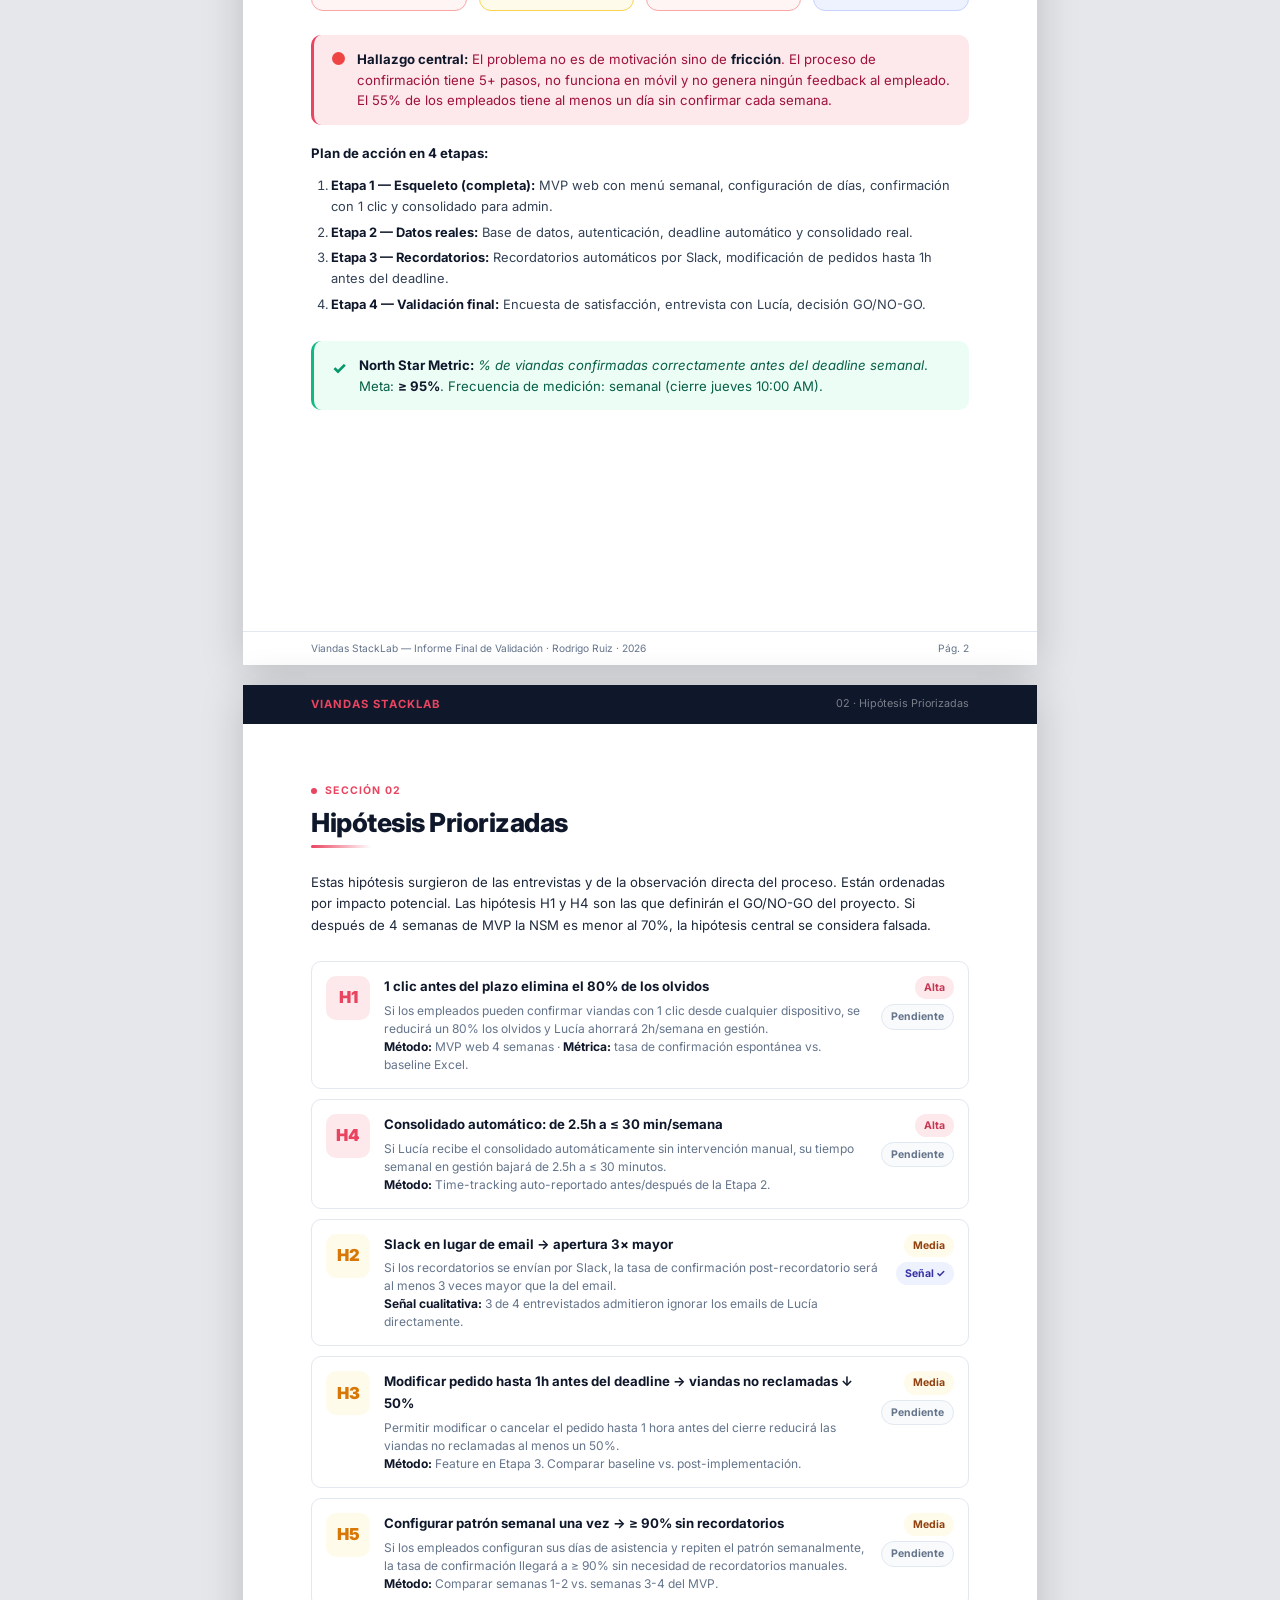
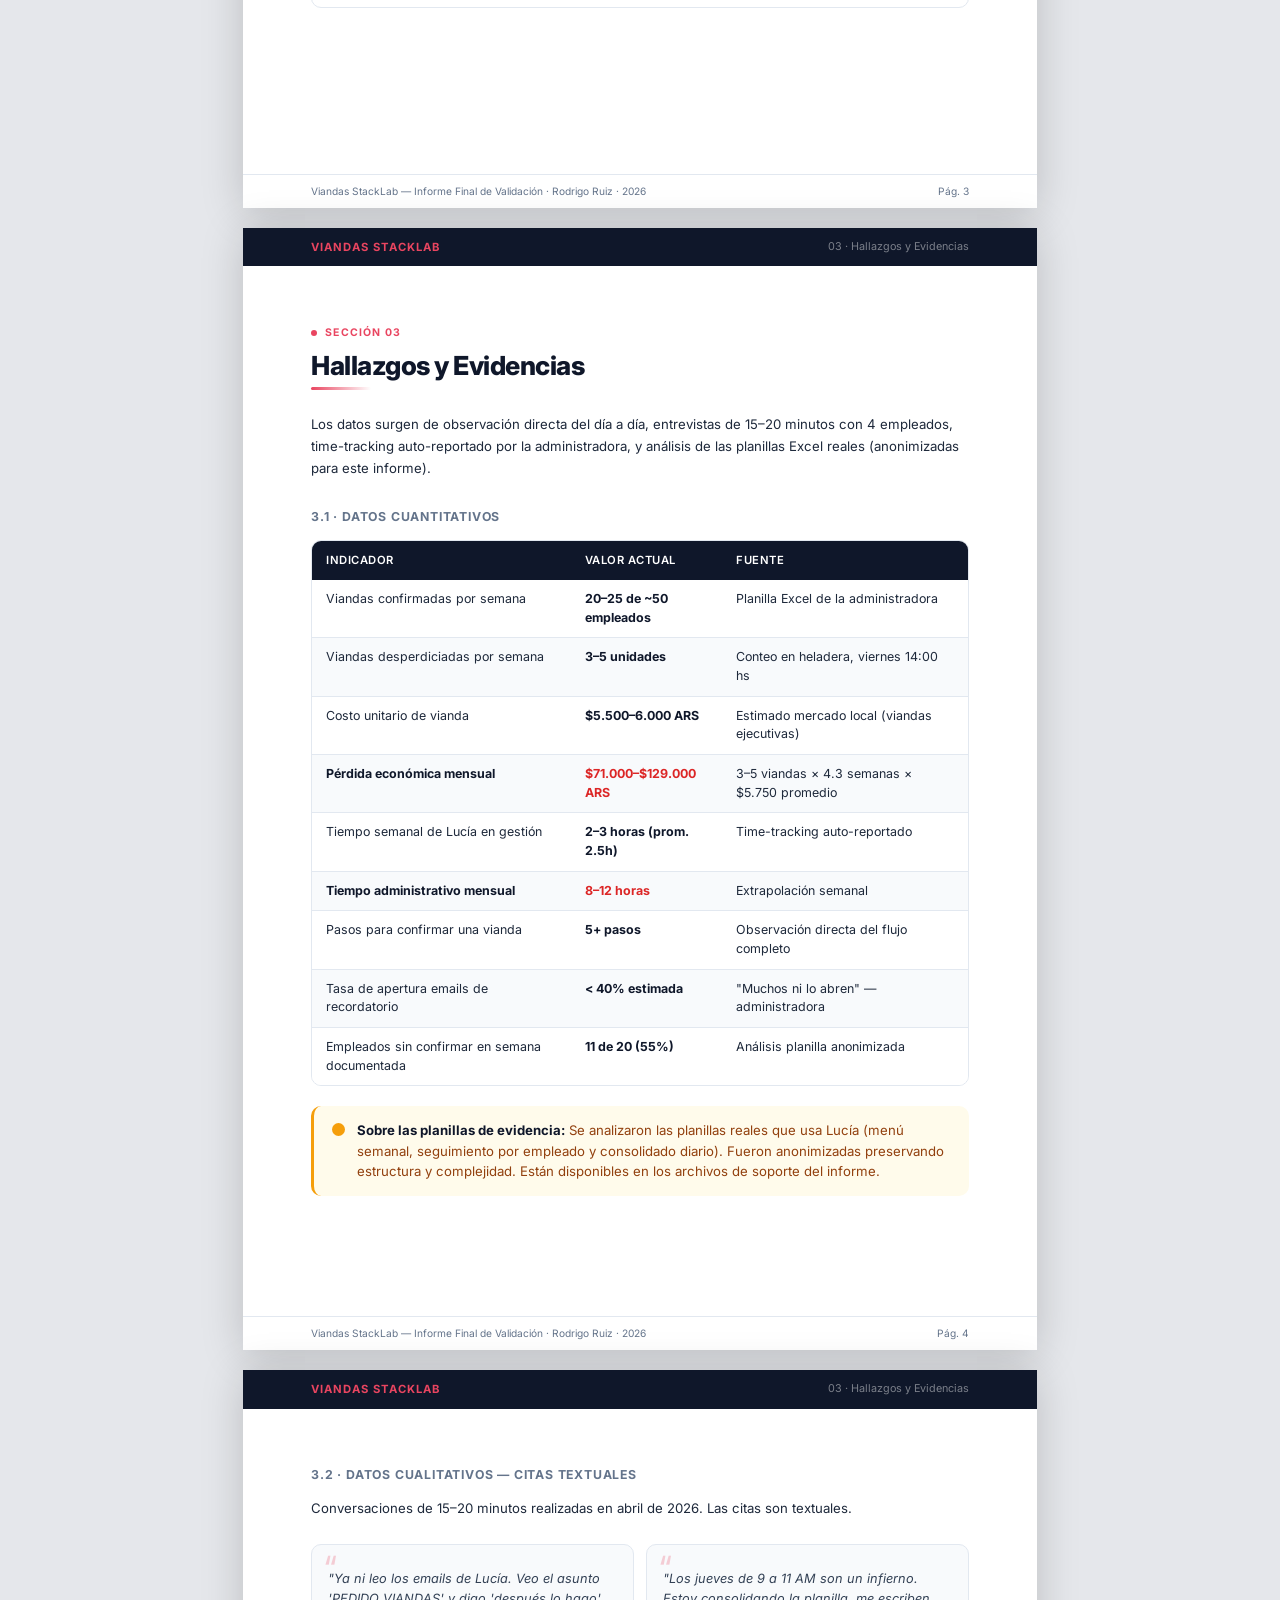
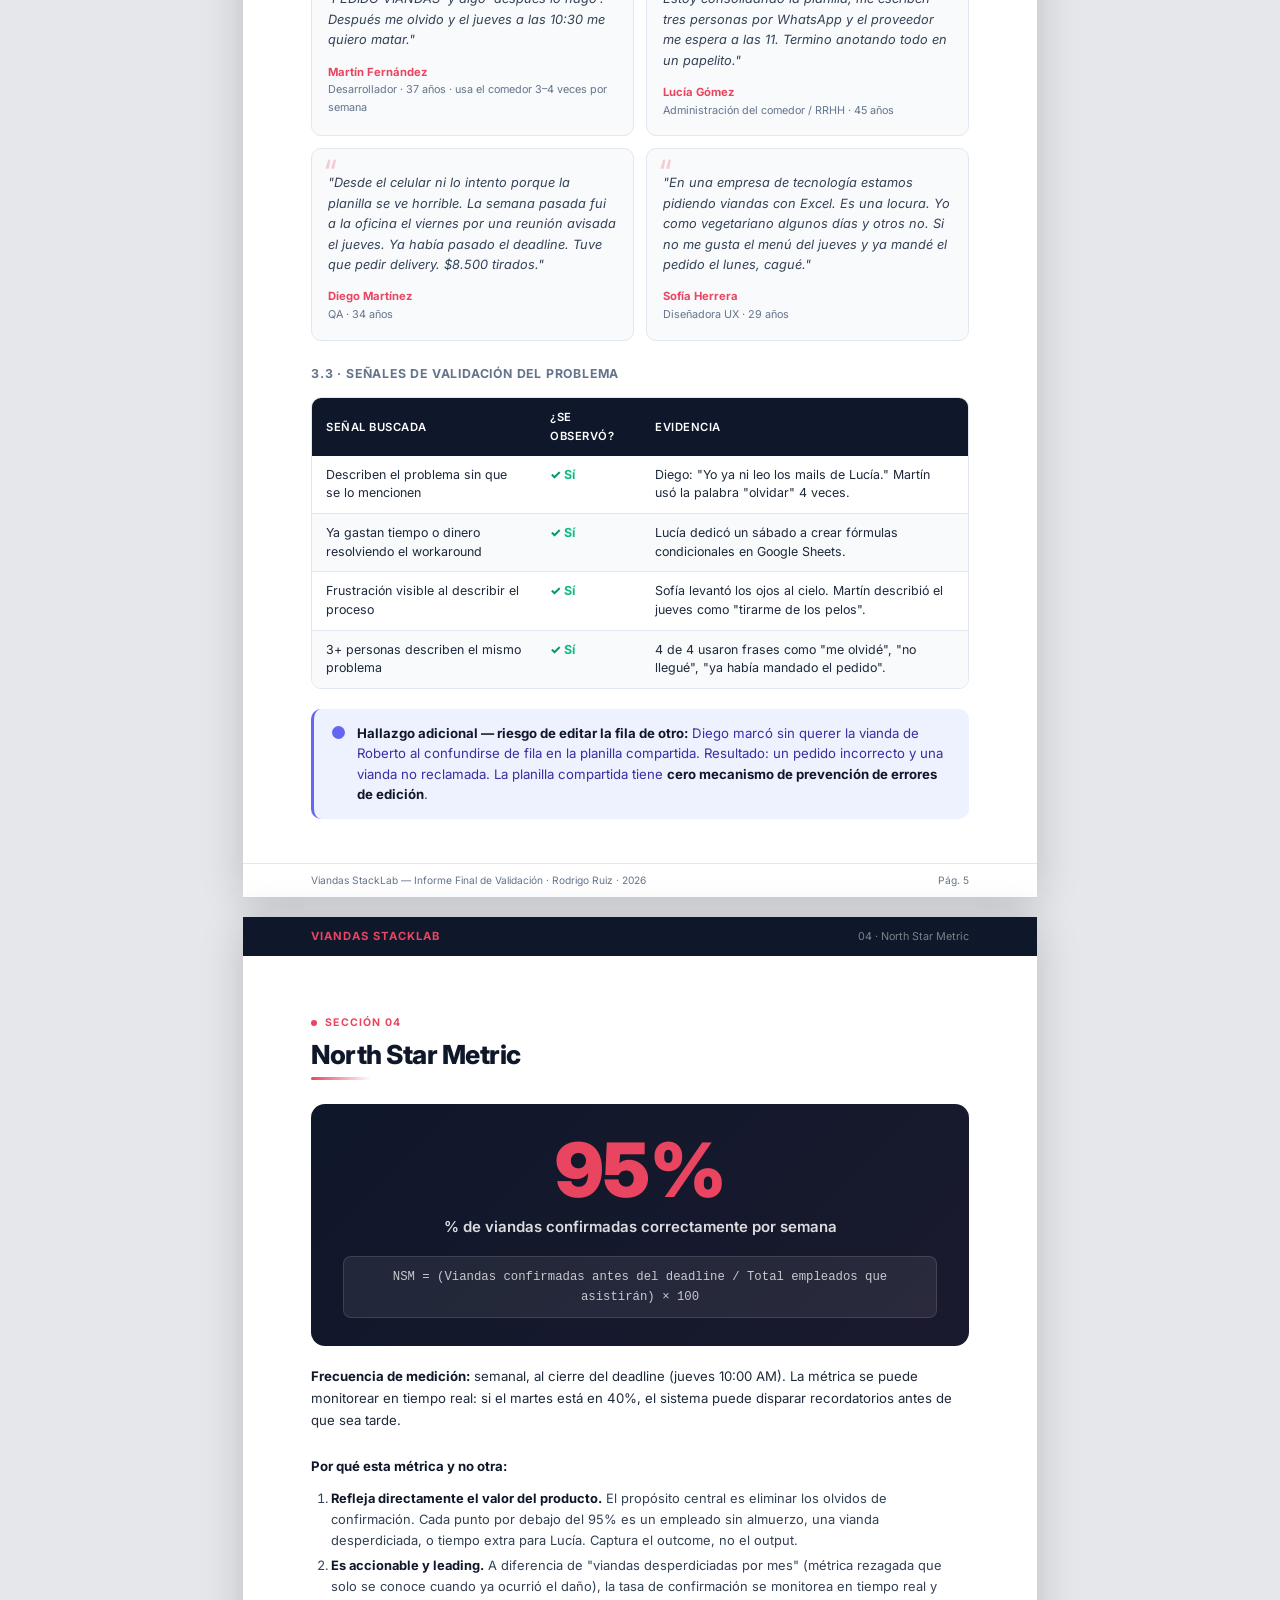
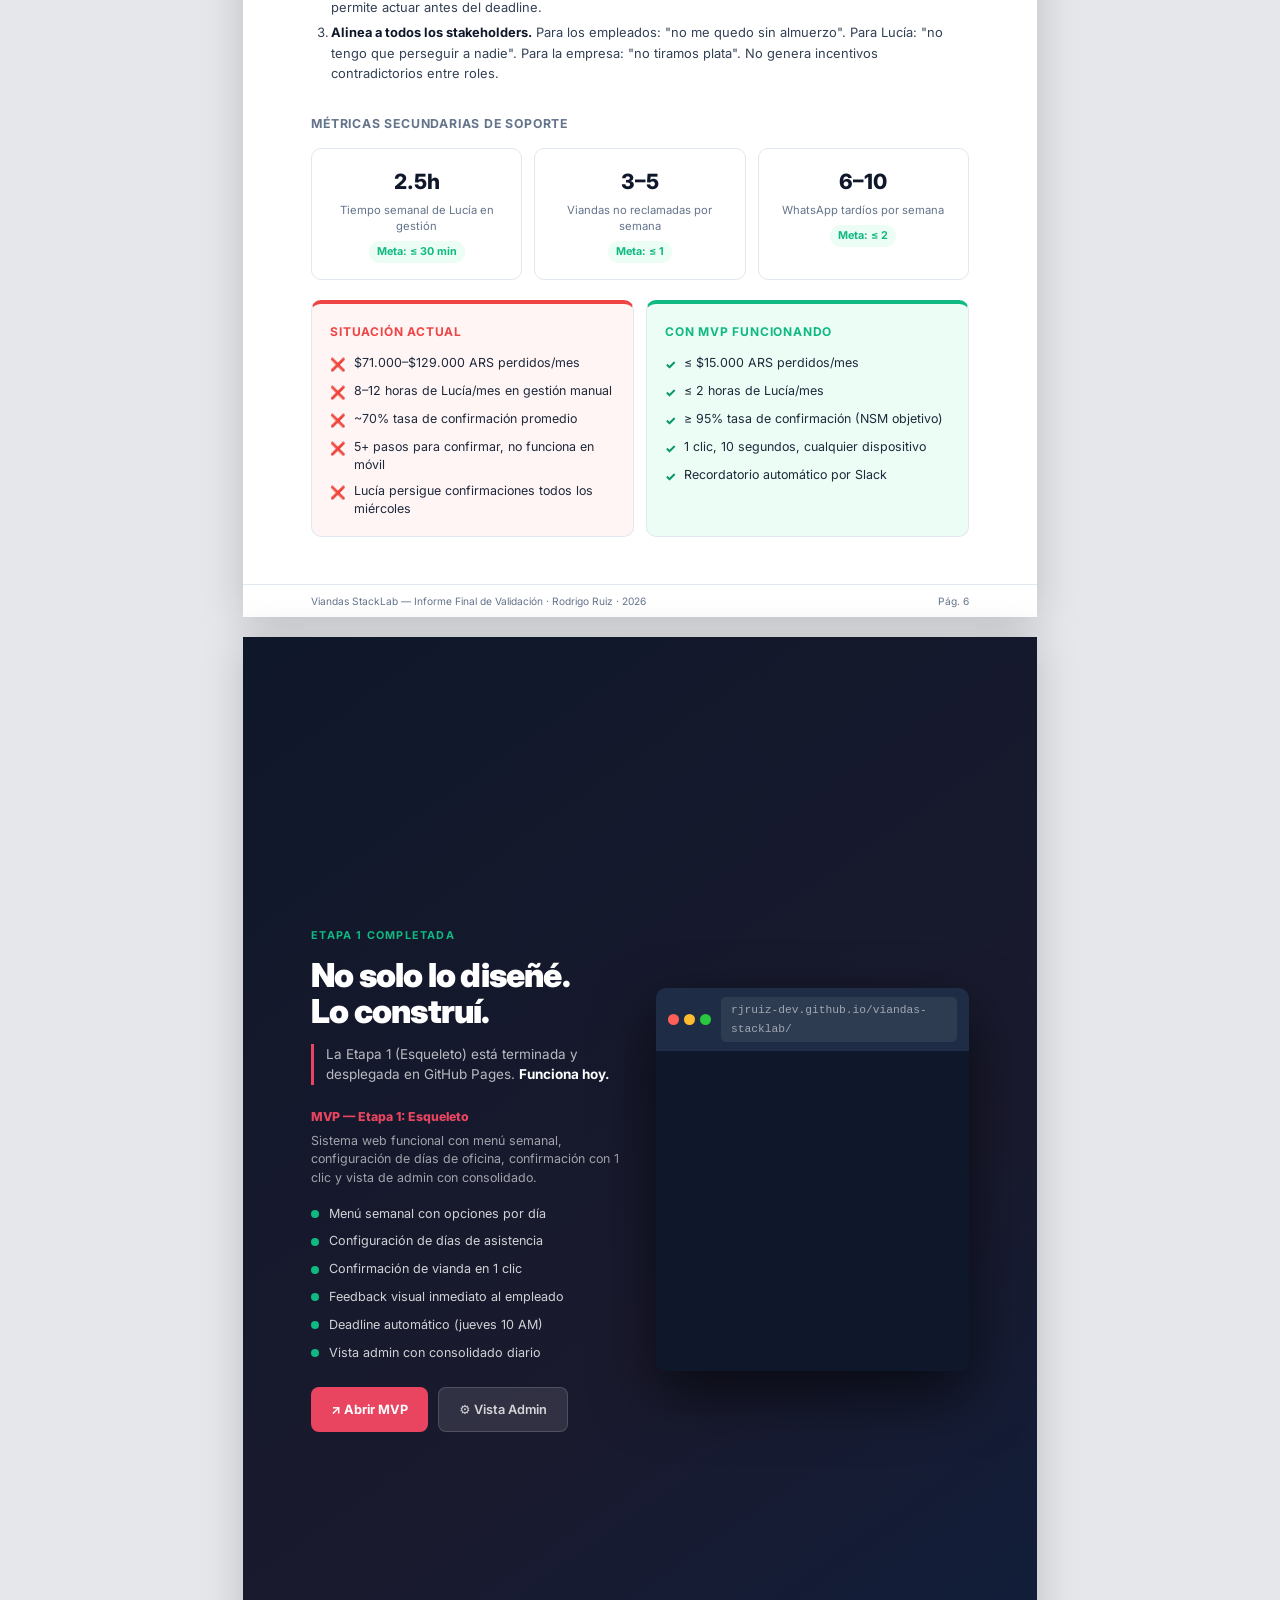
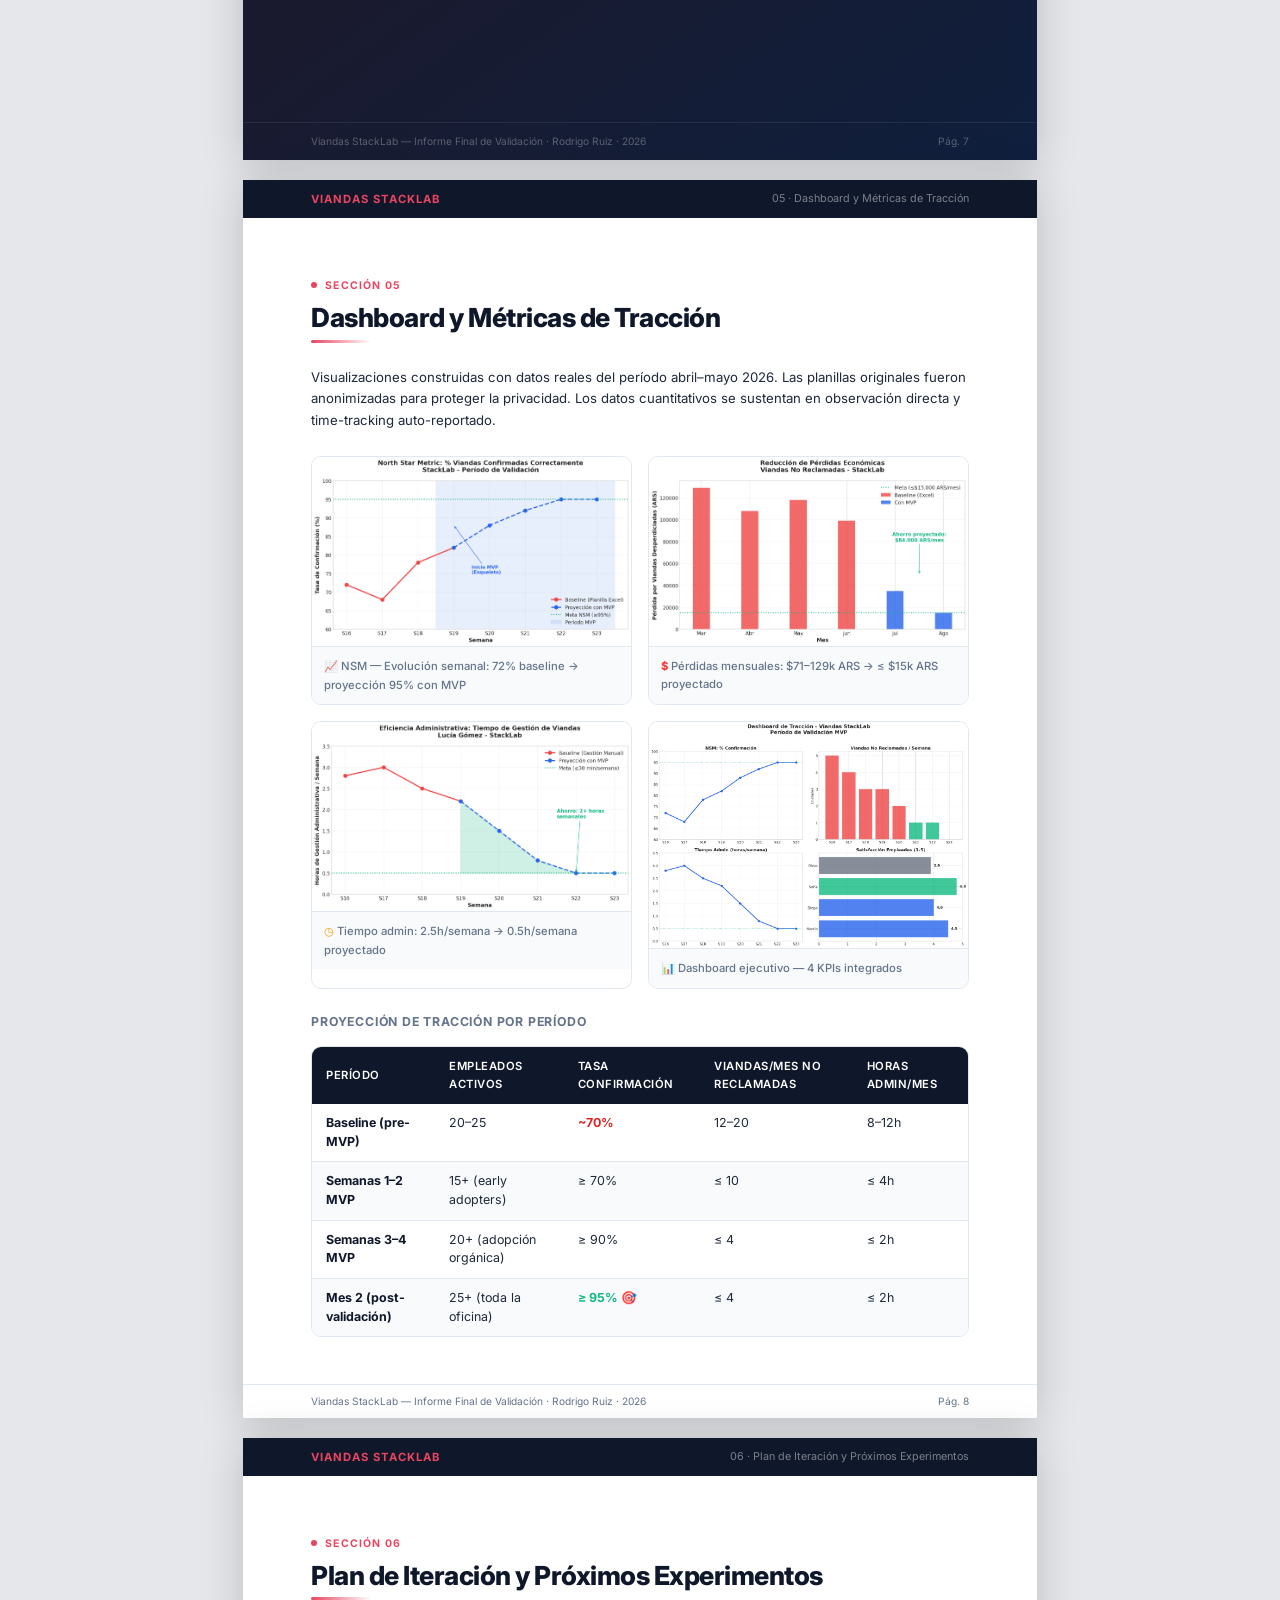
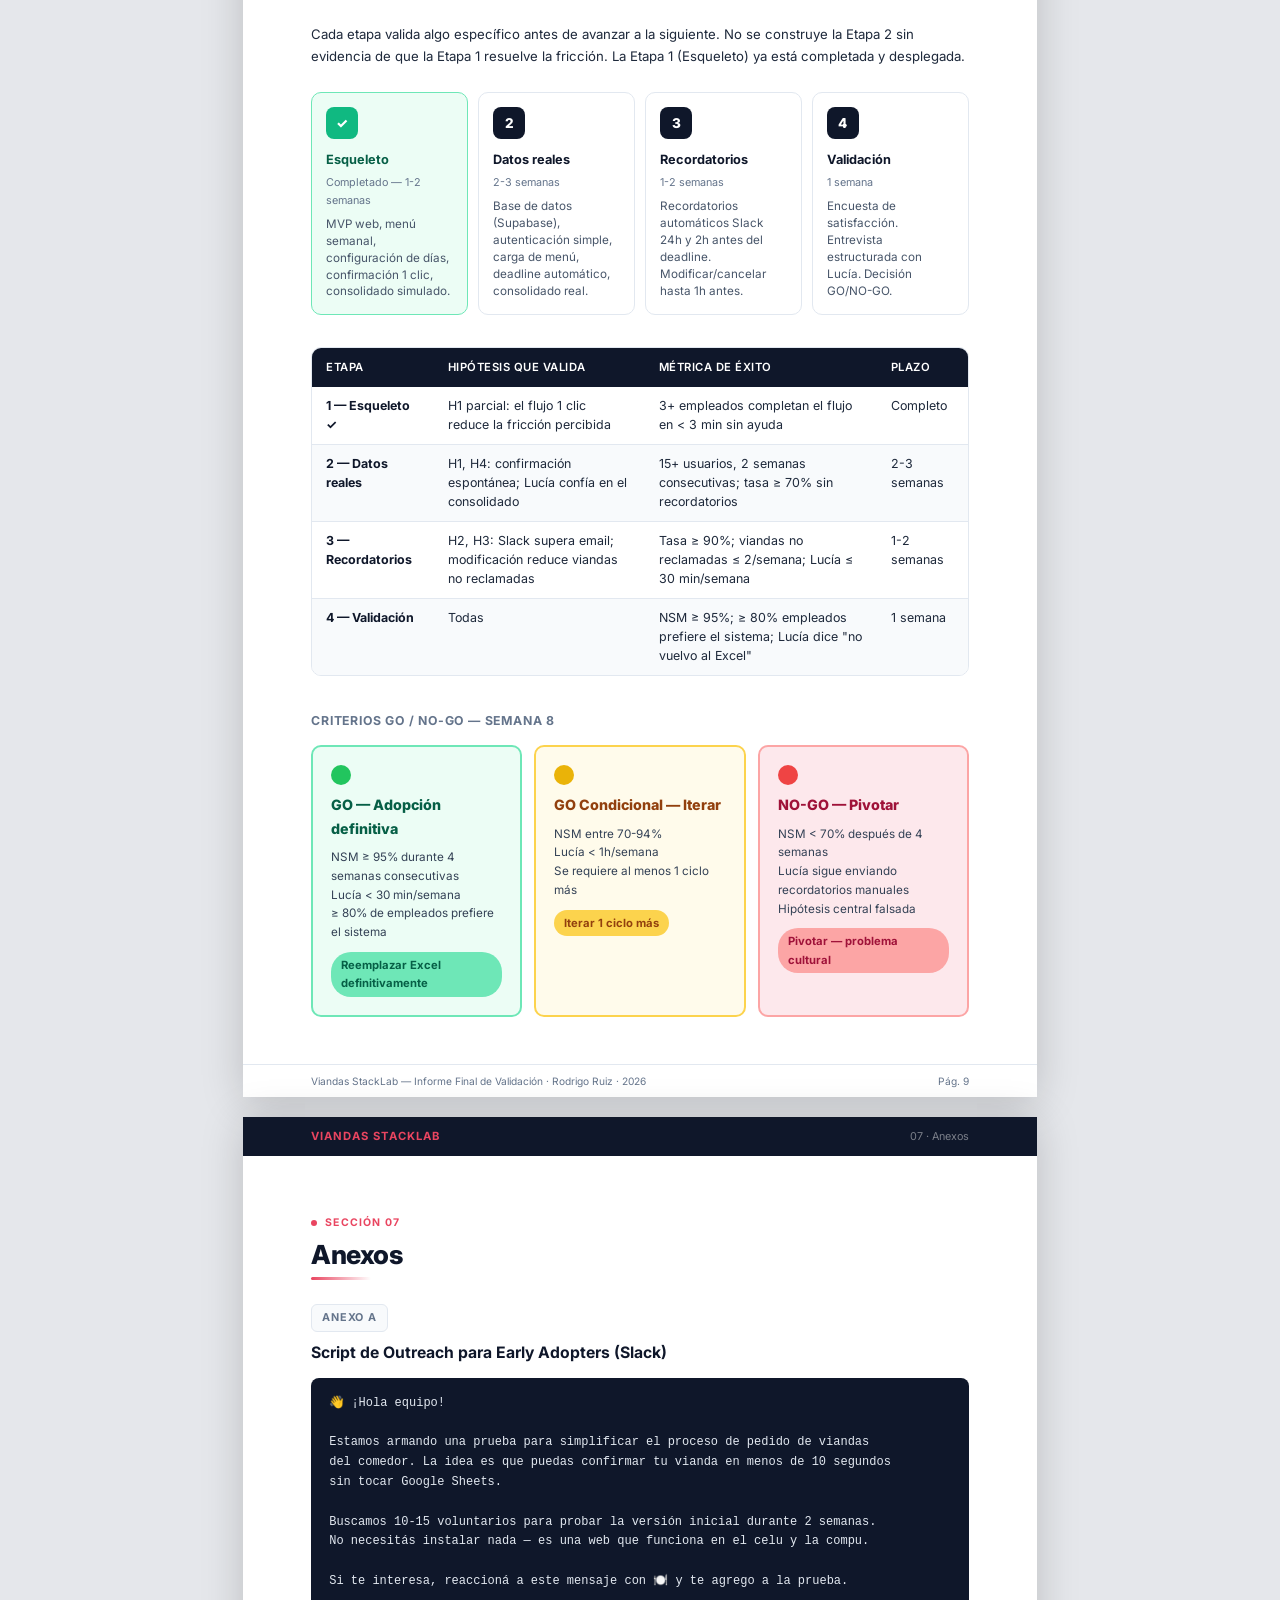
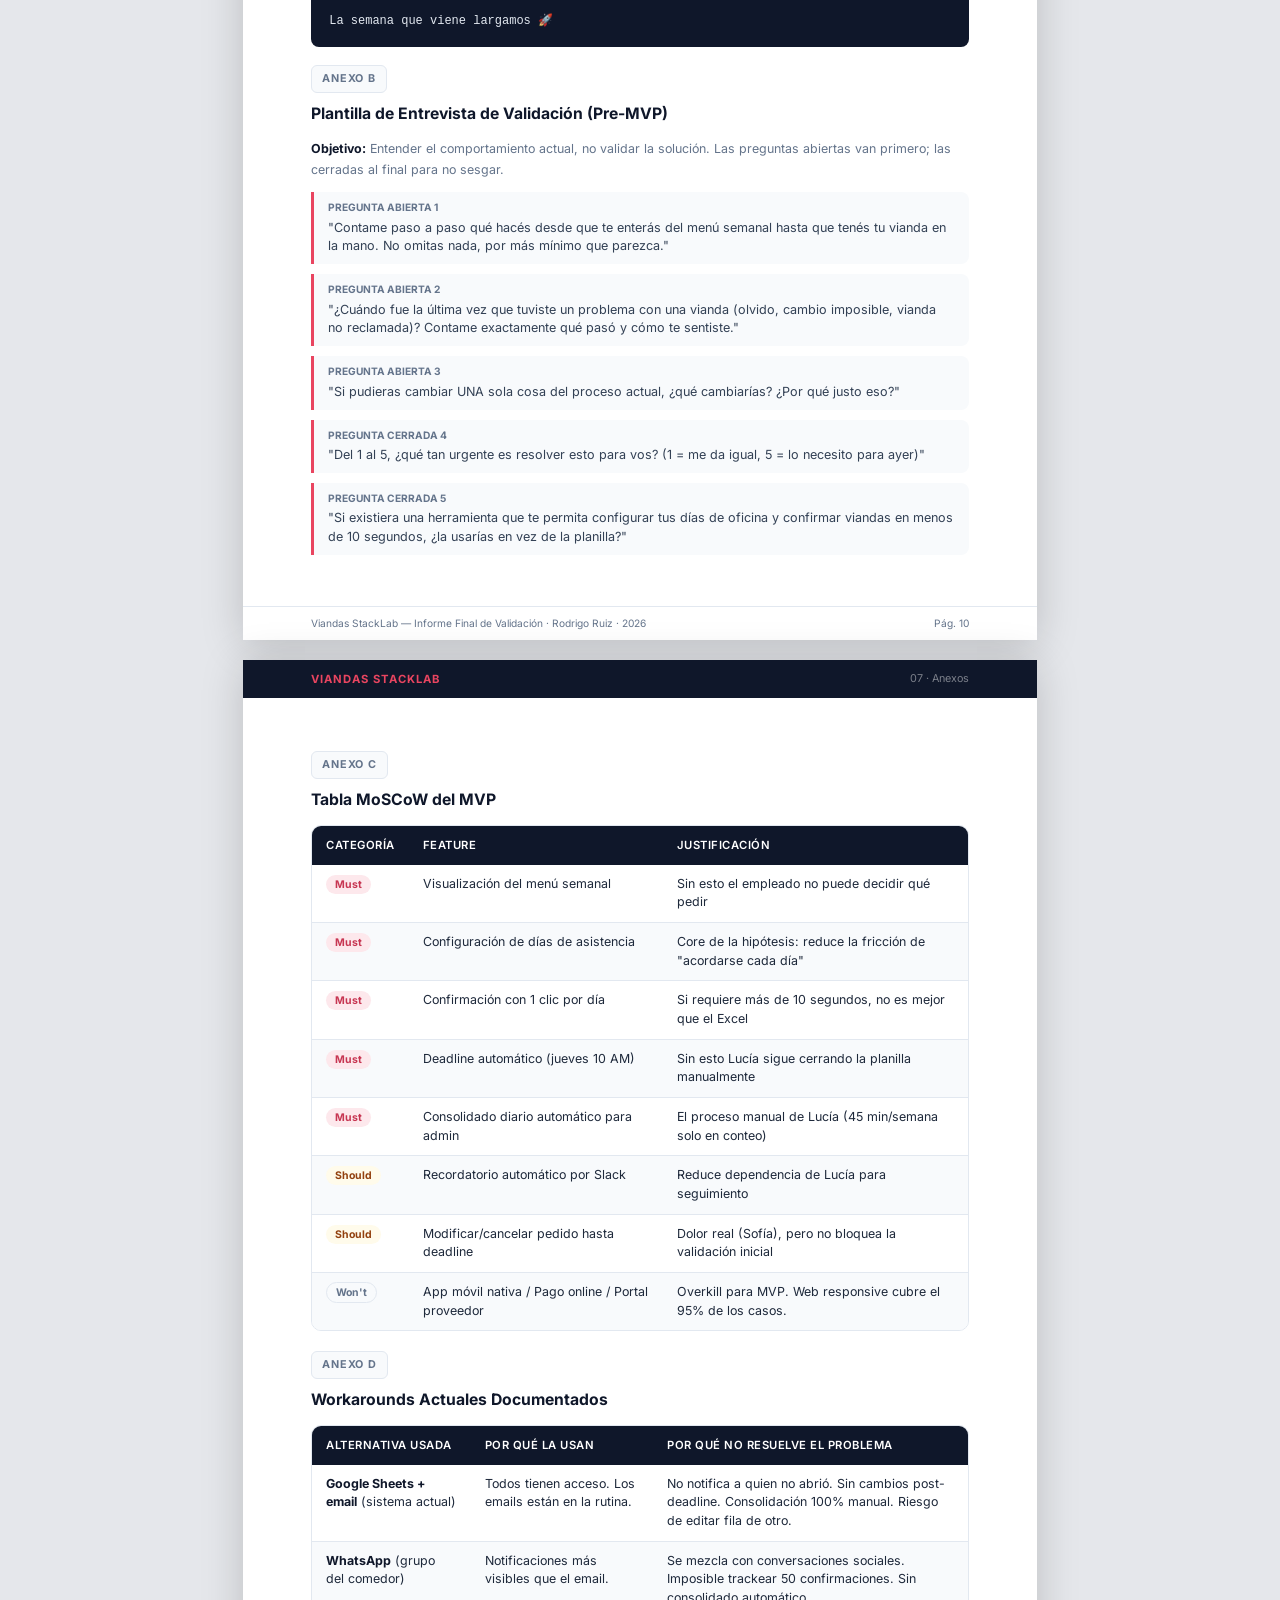
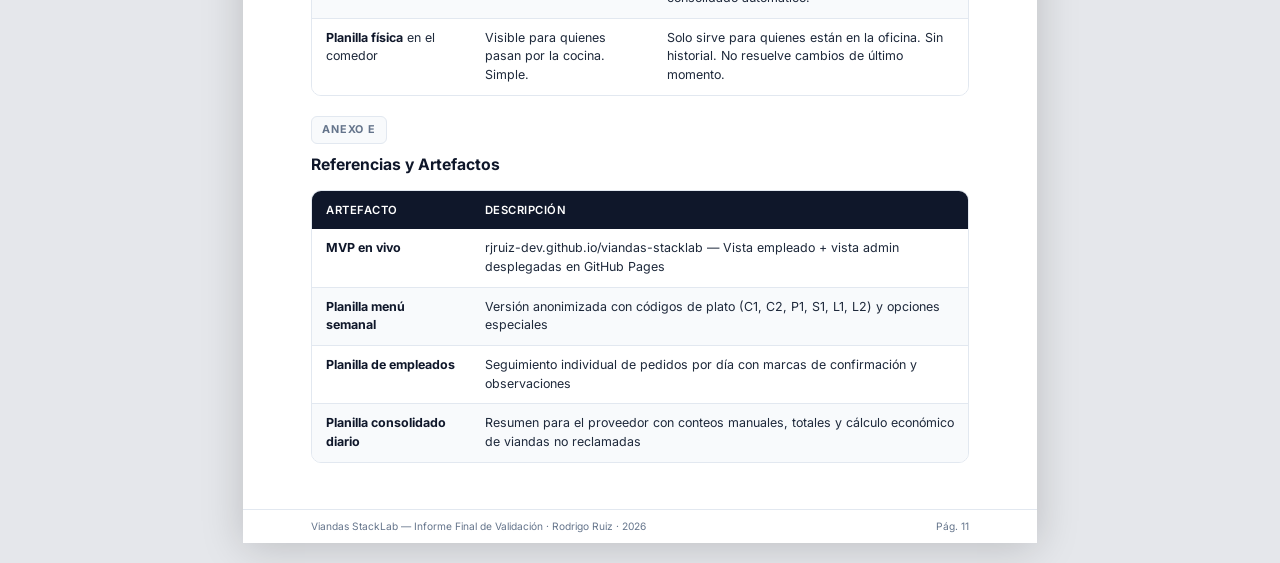
==== commit 45c05e50: "fix: ajustar texto sección MVP en informe" ====
--- a/informe/index.html
+++ b/informe/index.html
@@ -1788,8 +1788,8 @@
 <div class="page page-dark-full">
     <div class="mvp-page-inner">
         <div class="mvp-page-left">
-            <div class="mvp-eyebrow">🚀 Etapa 1 completada</div>
-            <h1 class="mvp-headline">No solo lo diseñamos.<br>Lo construimos.</h1>
+            <div class="mvp-eyebrow">Etapa 1 completada</div>
+            <h1 class="mvp-headline">No solo lo diseñé.<br>Lo construí.</h1>
             <p class="mvp-anchor">La Etapa 1 (Esqueleto) está terminada y desplegada en GitHub Pages. <strong>Funciona hoy.</strong></p>
 
             <div class="mvp-sub">
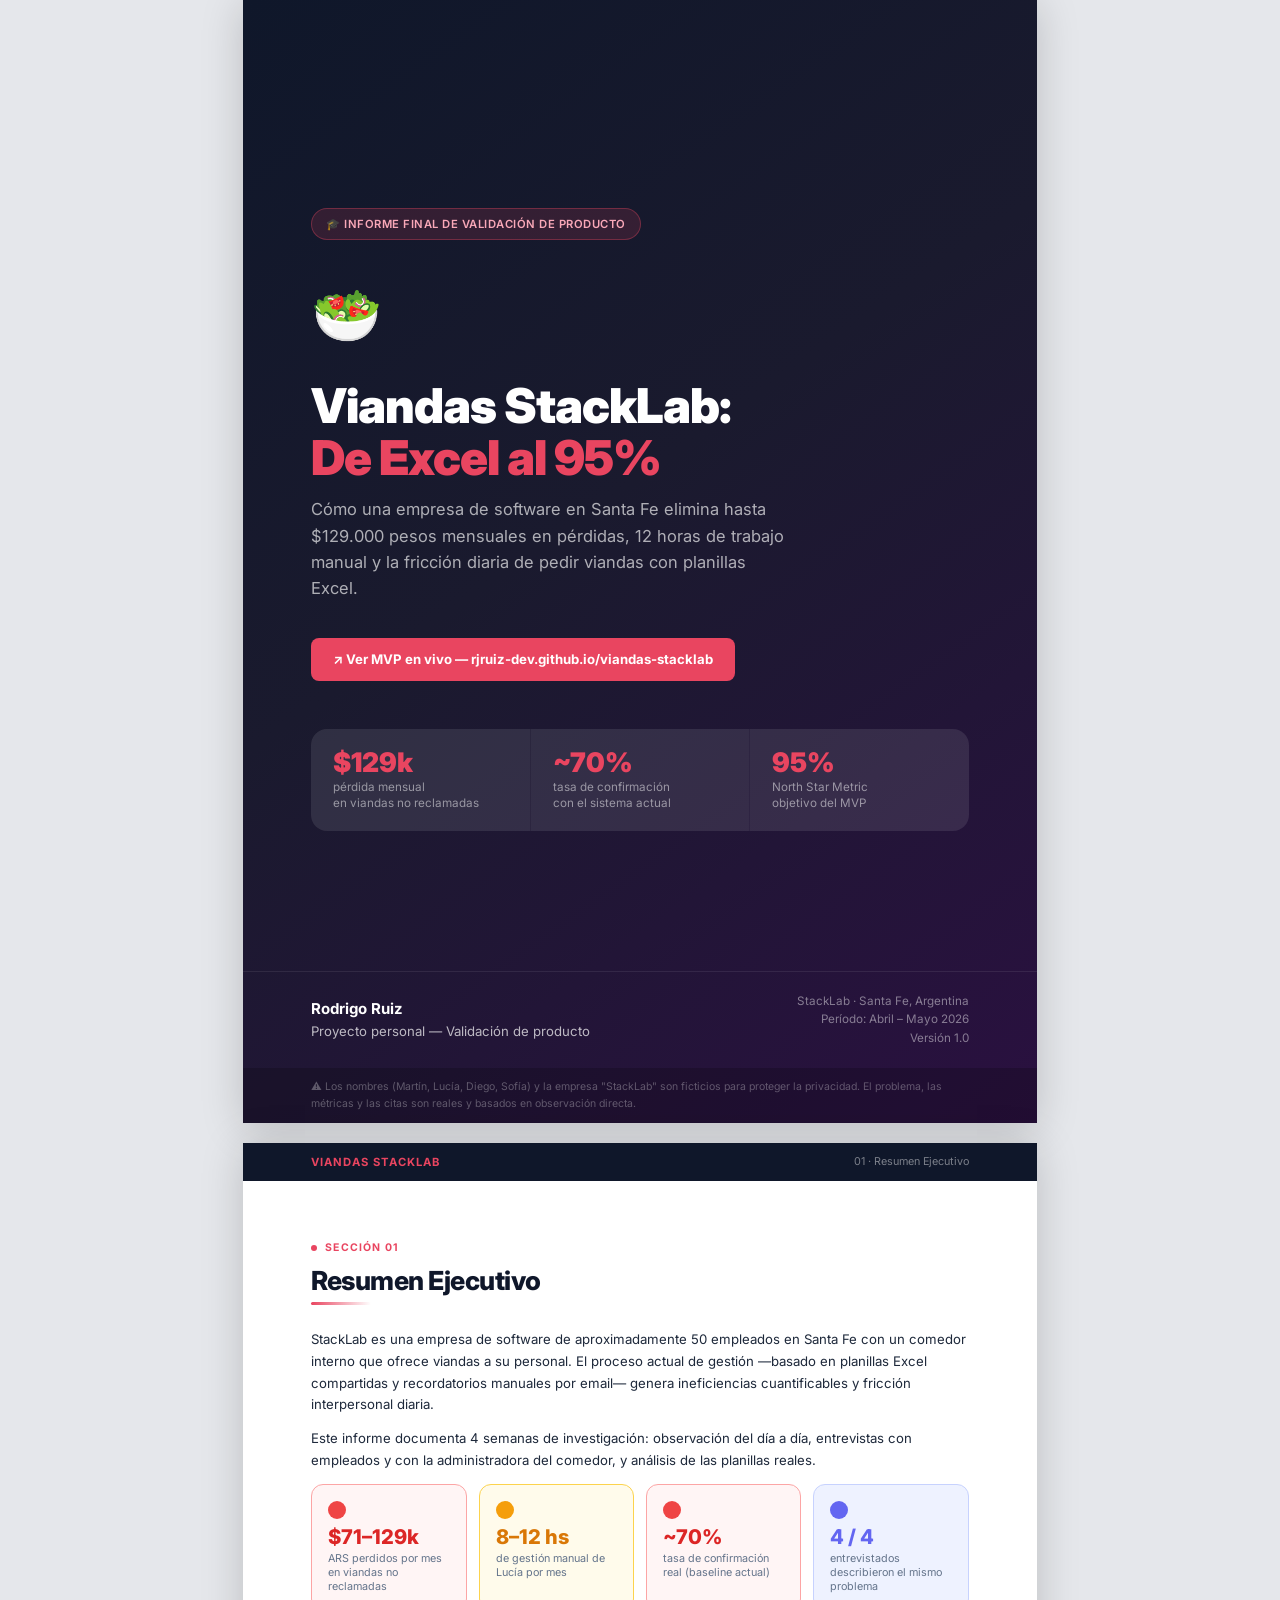
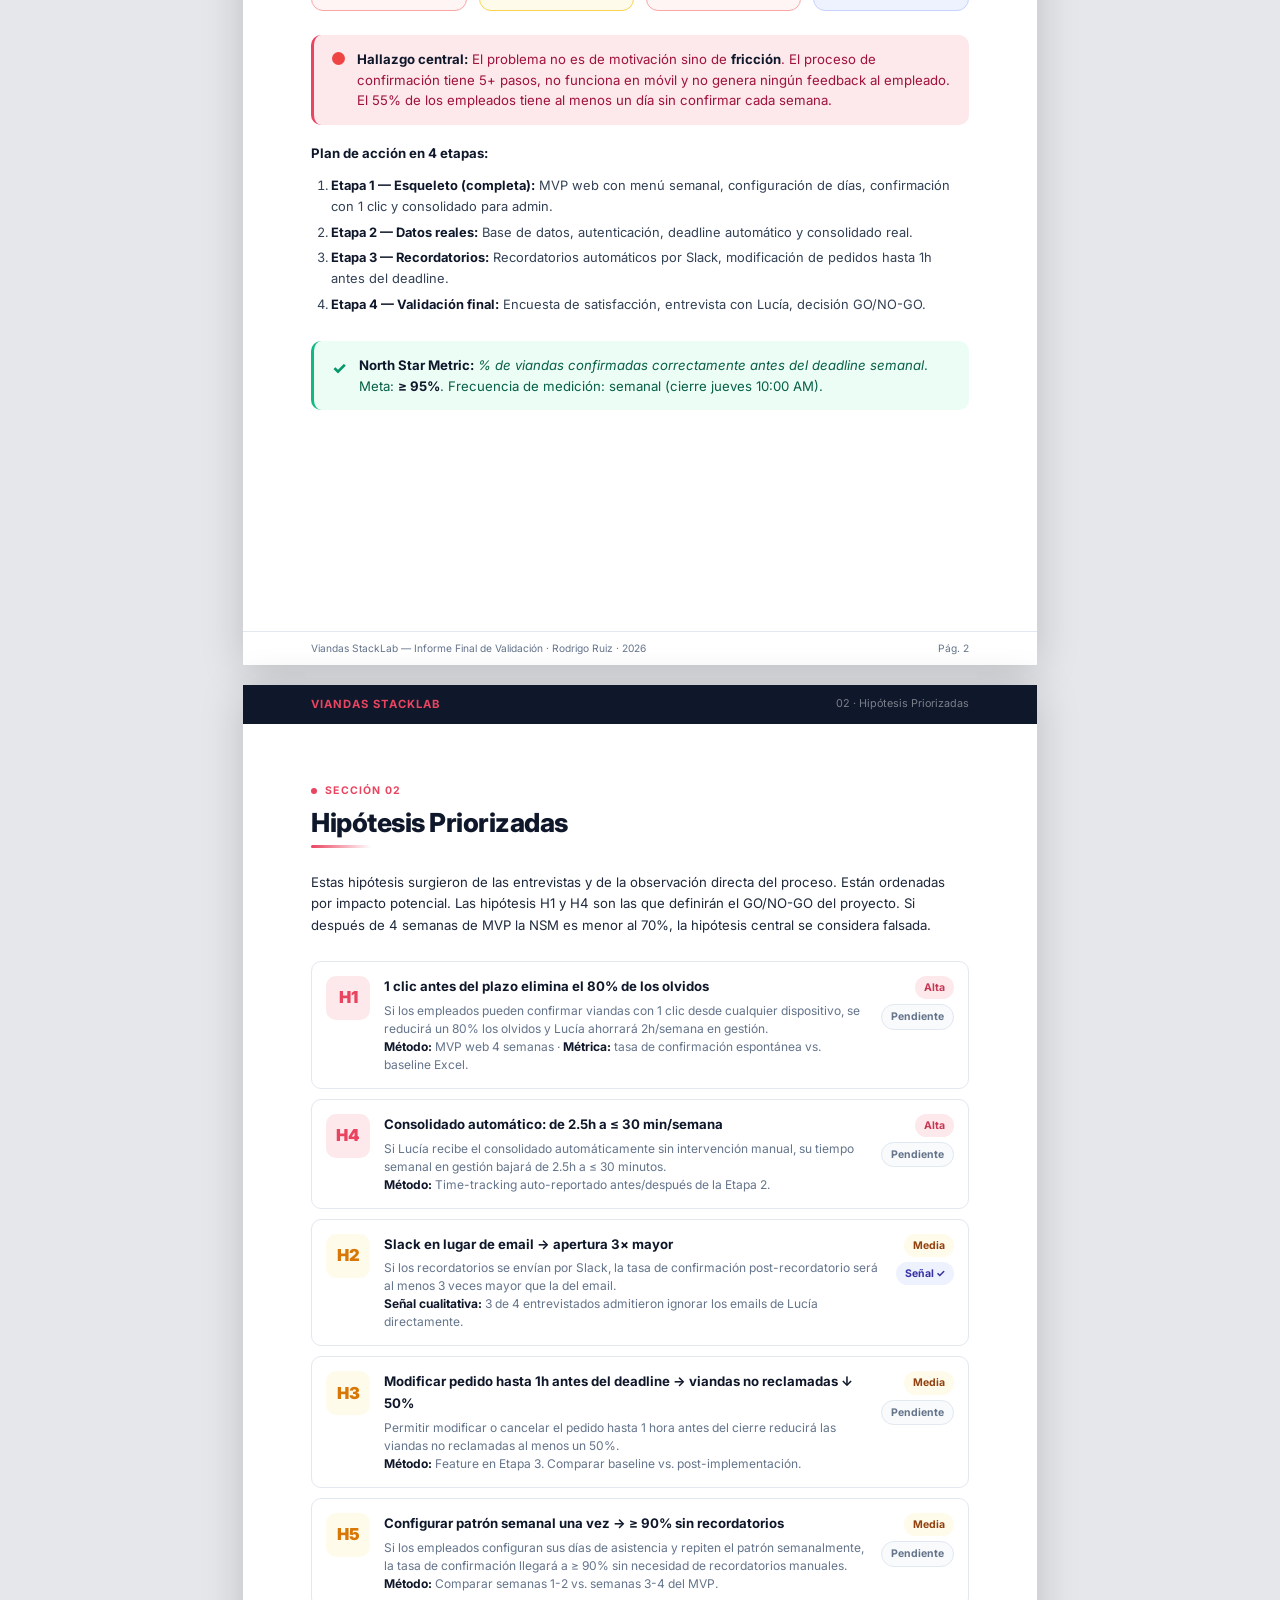
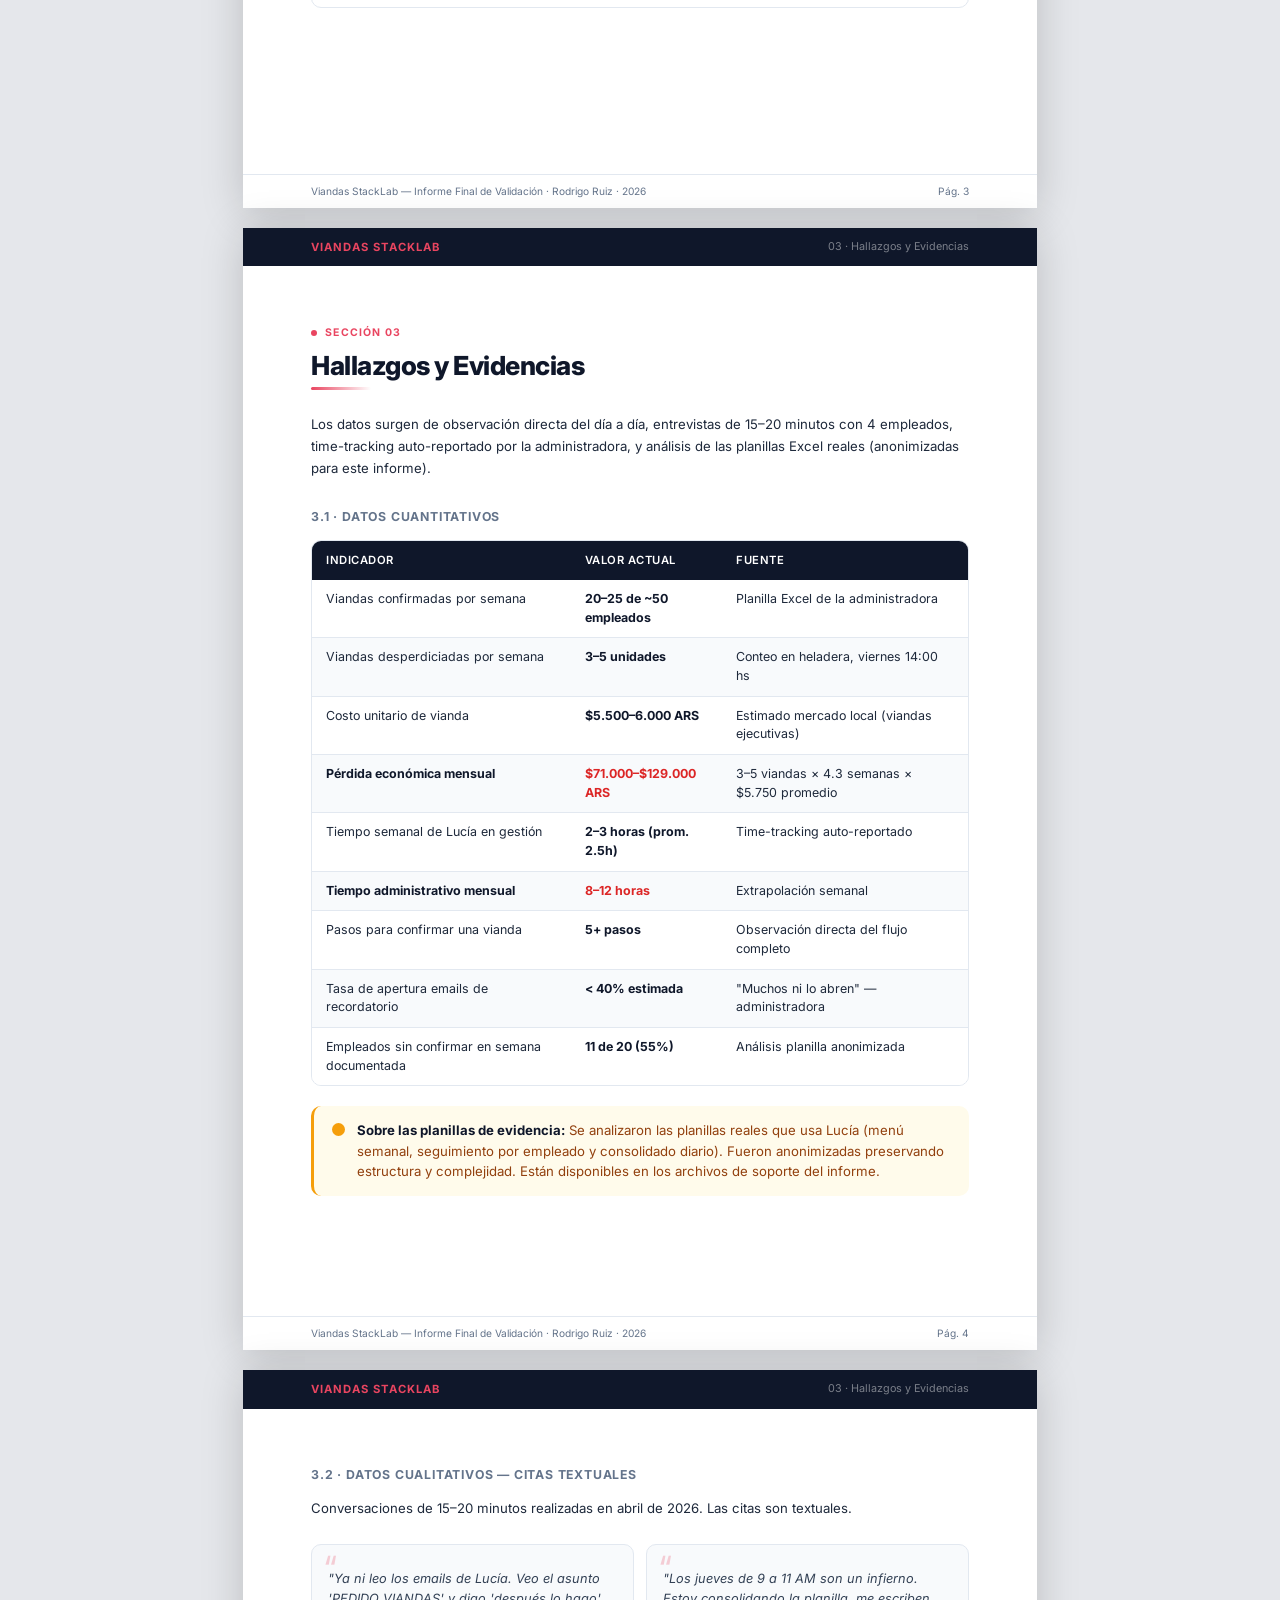
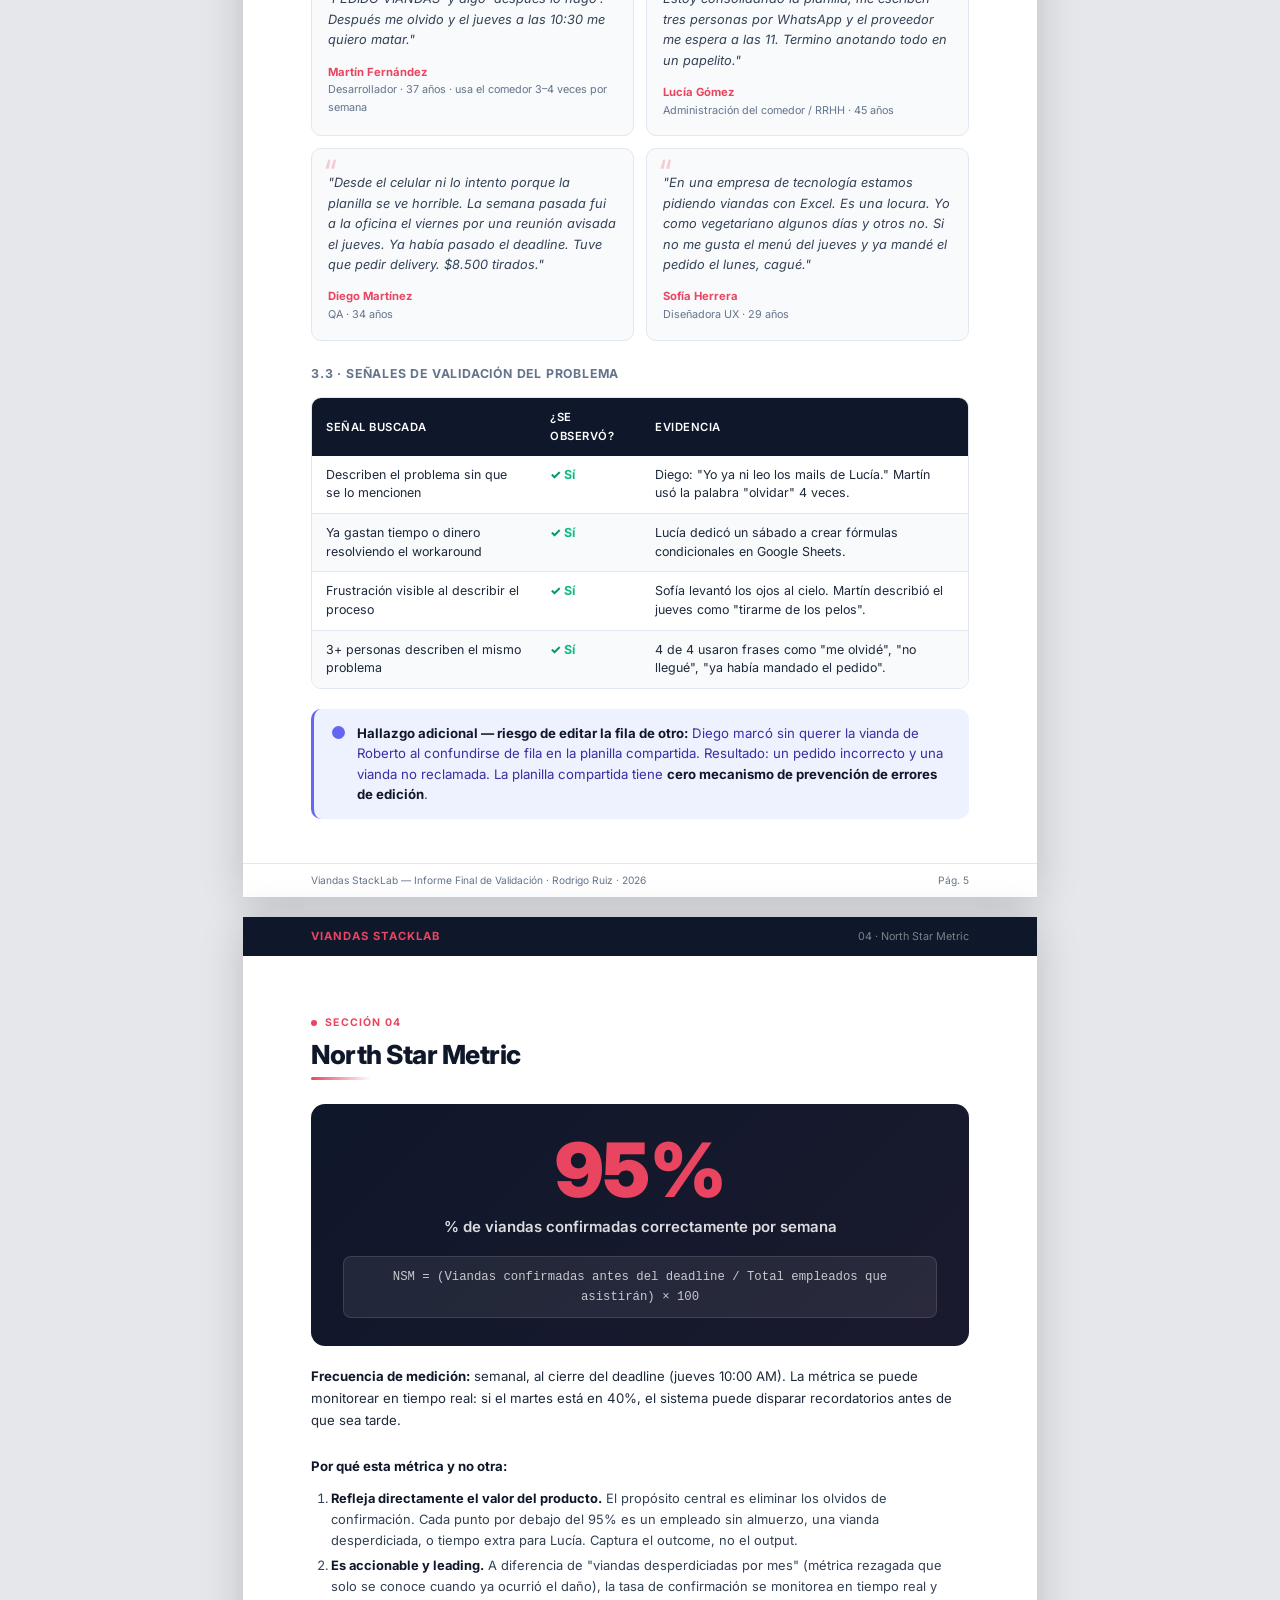
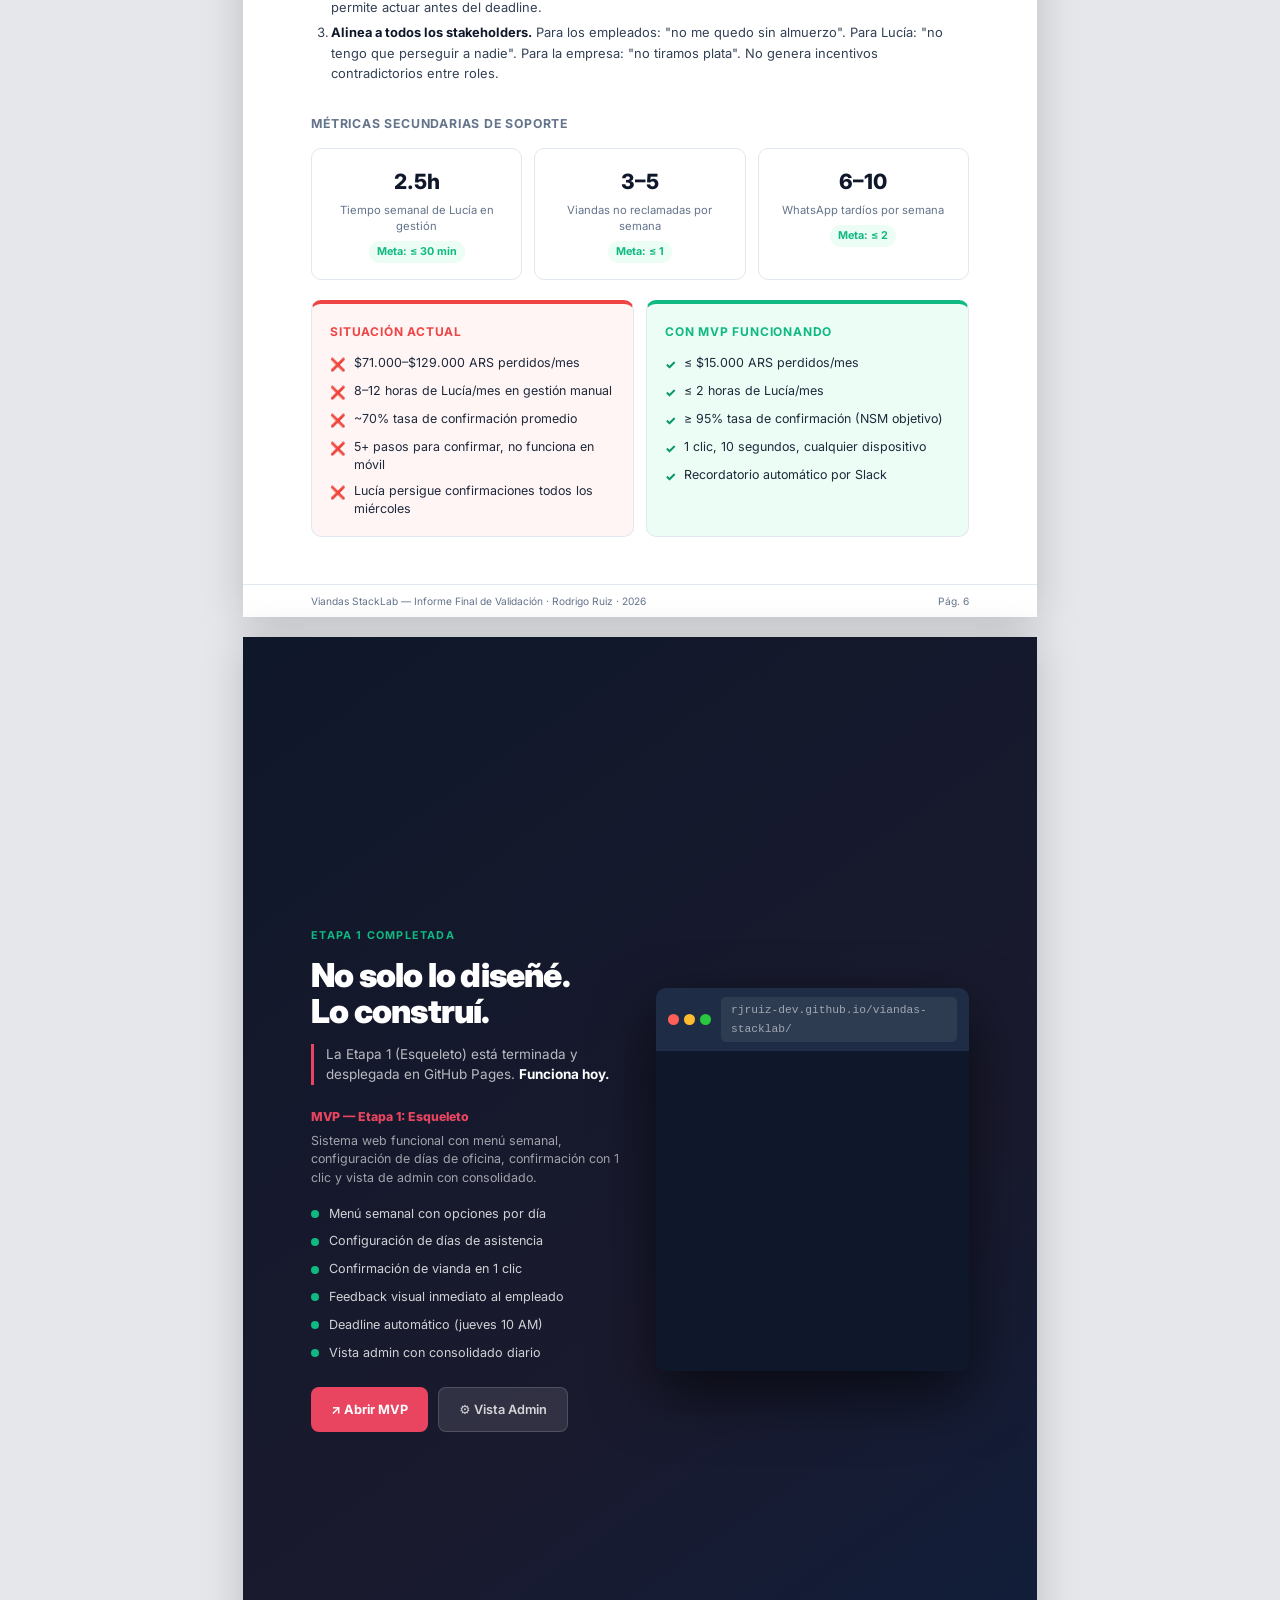
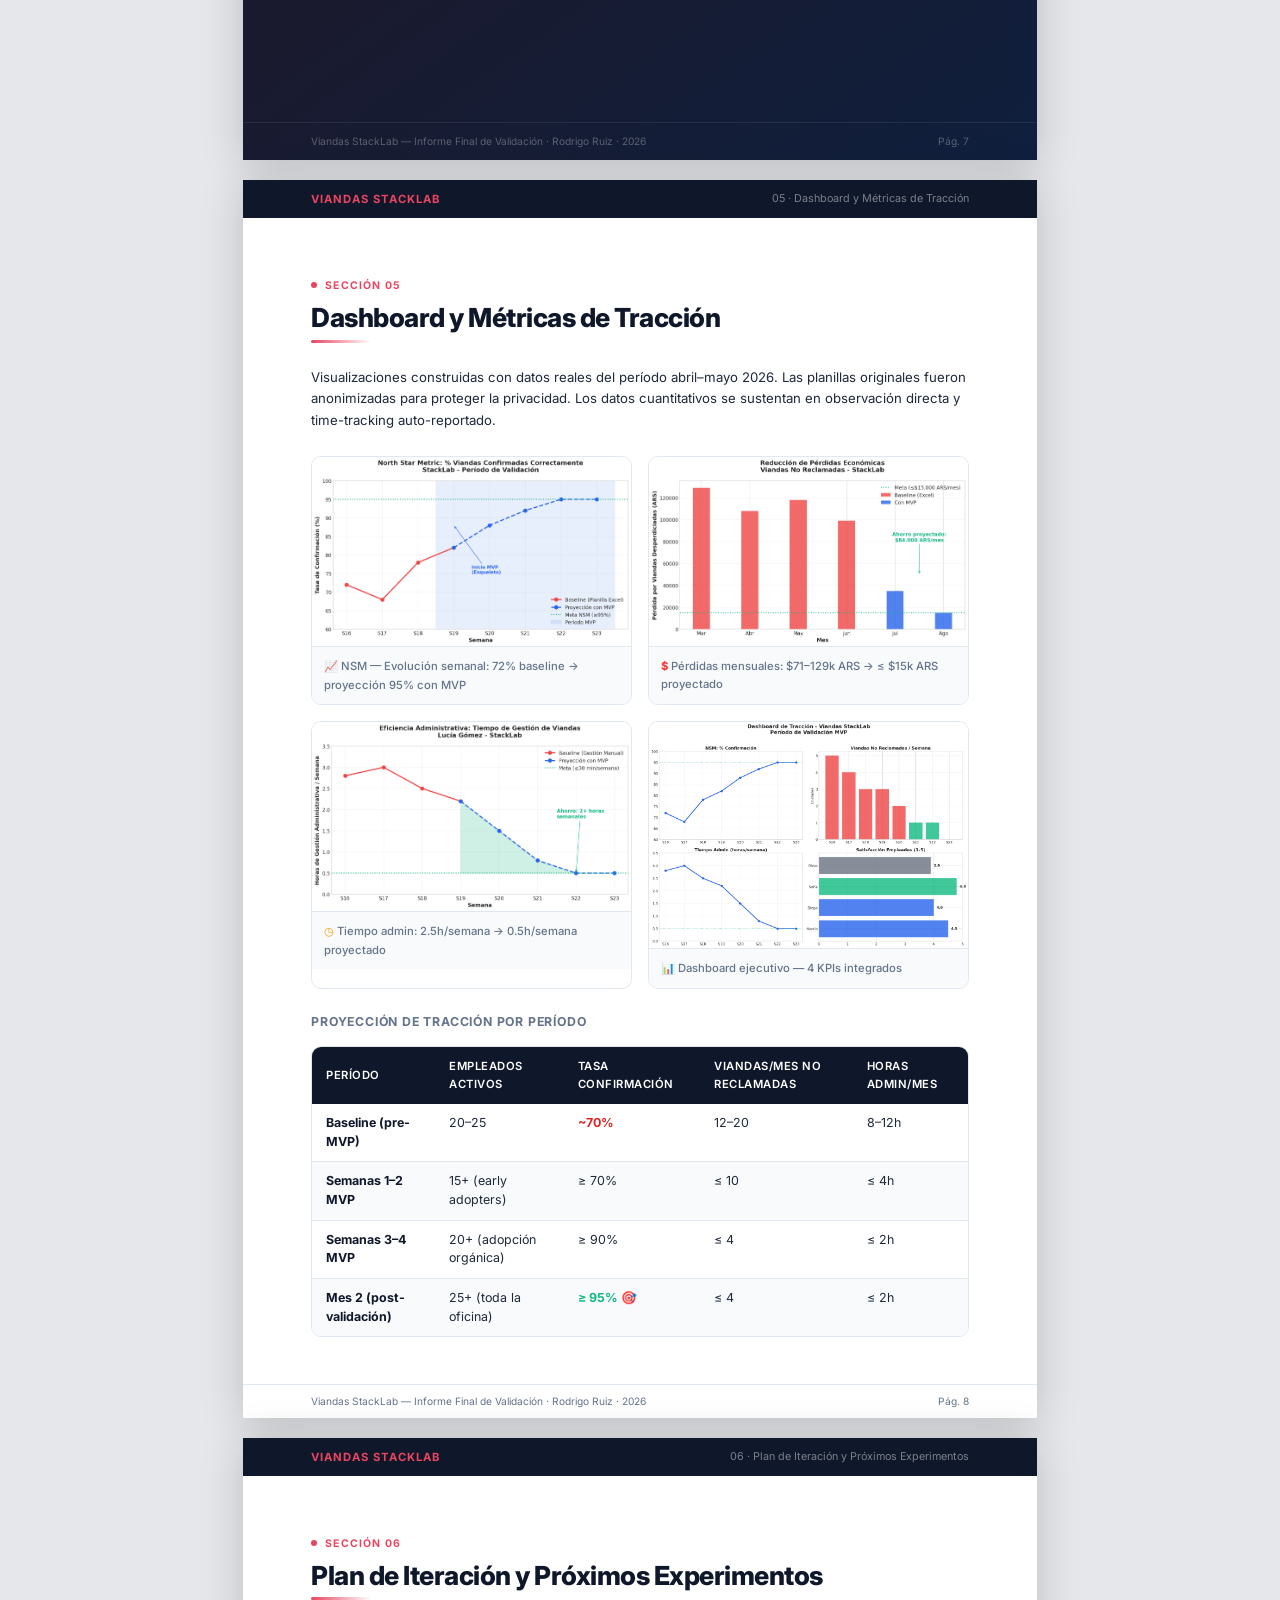
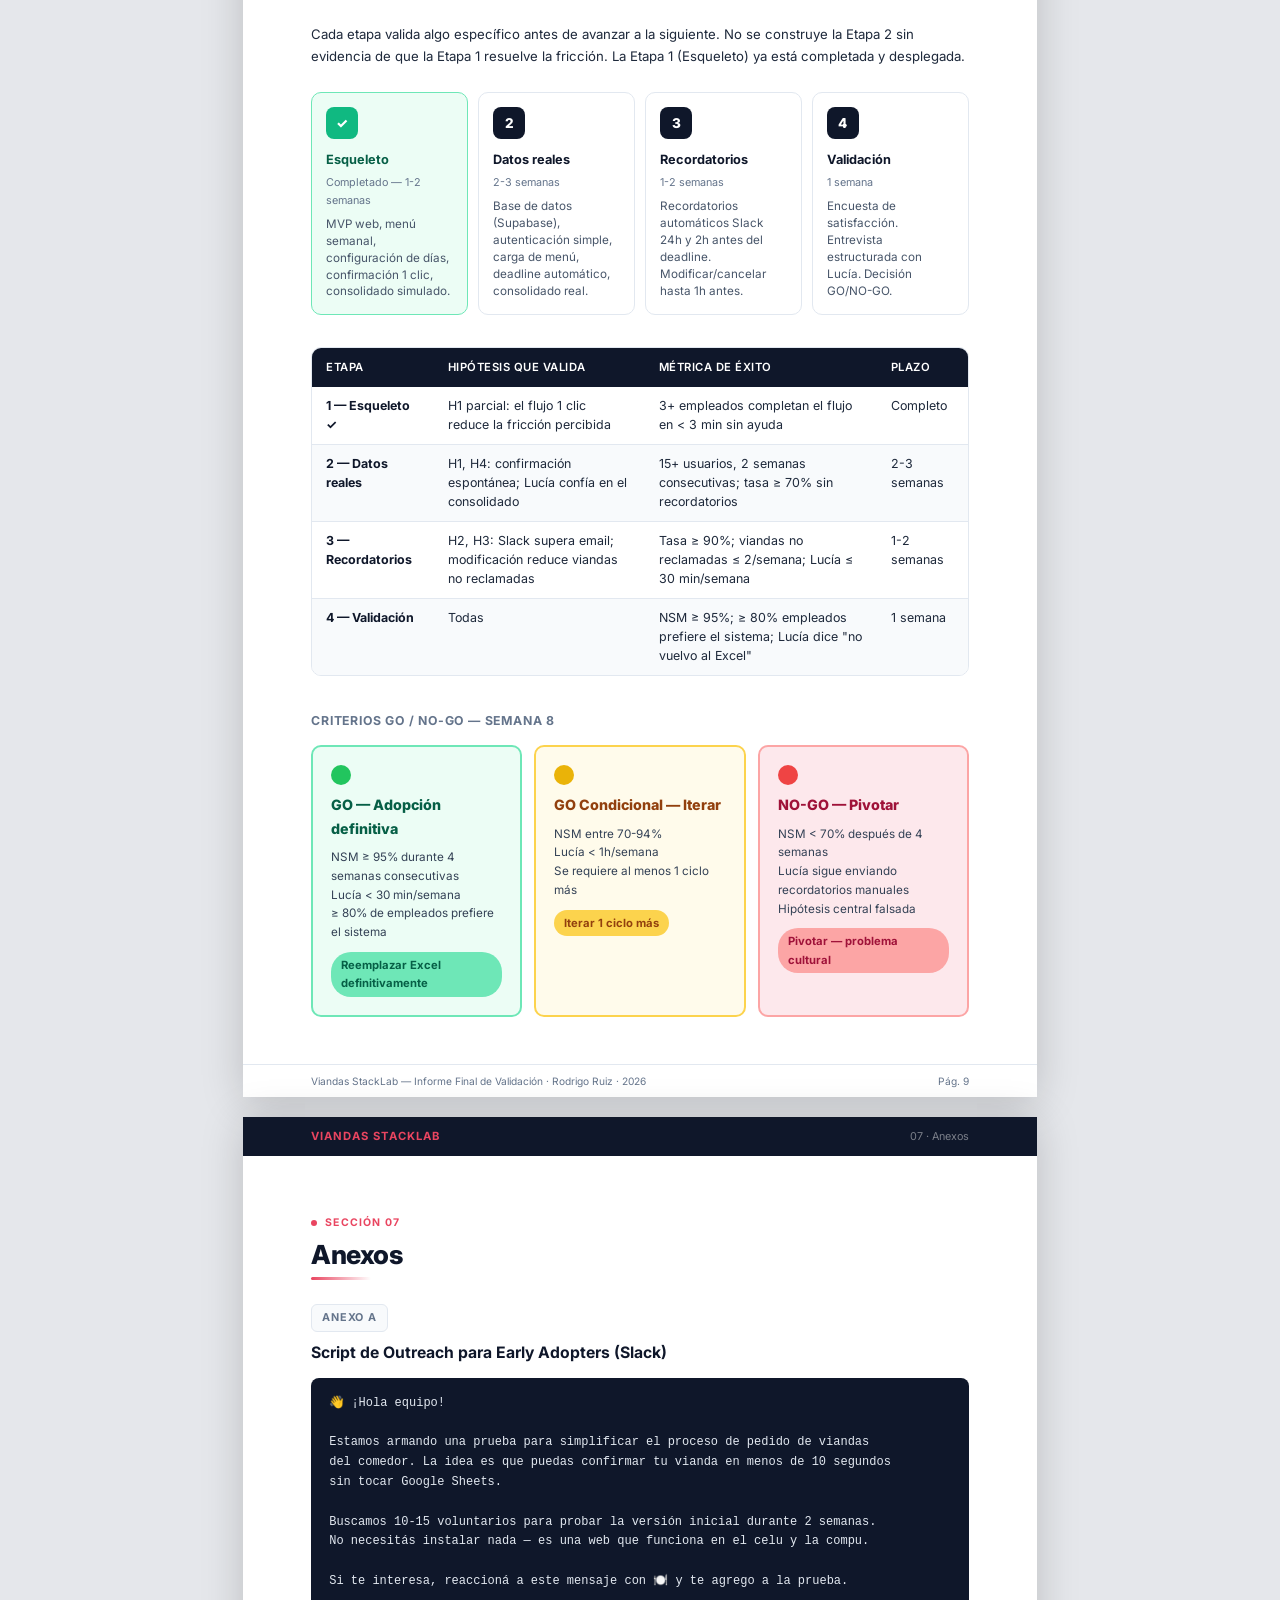
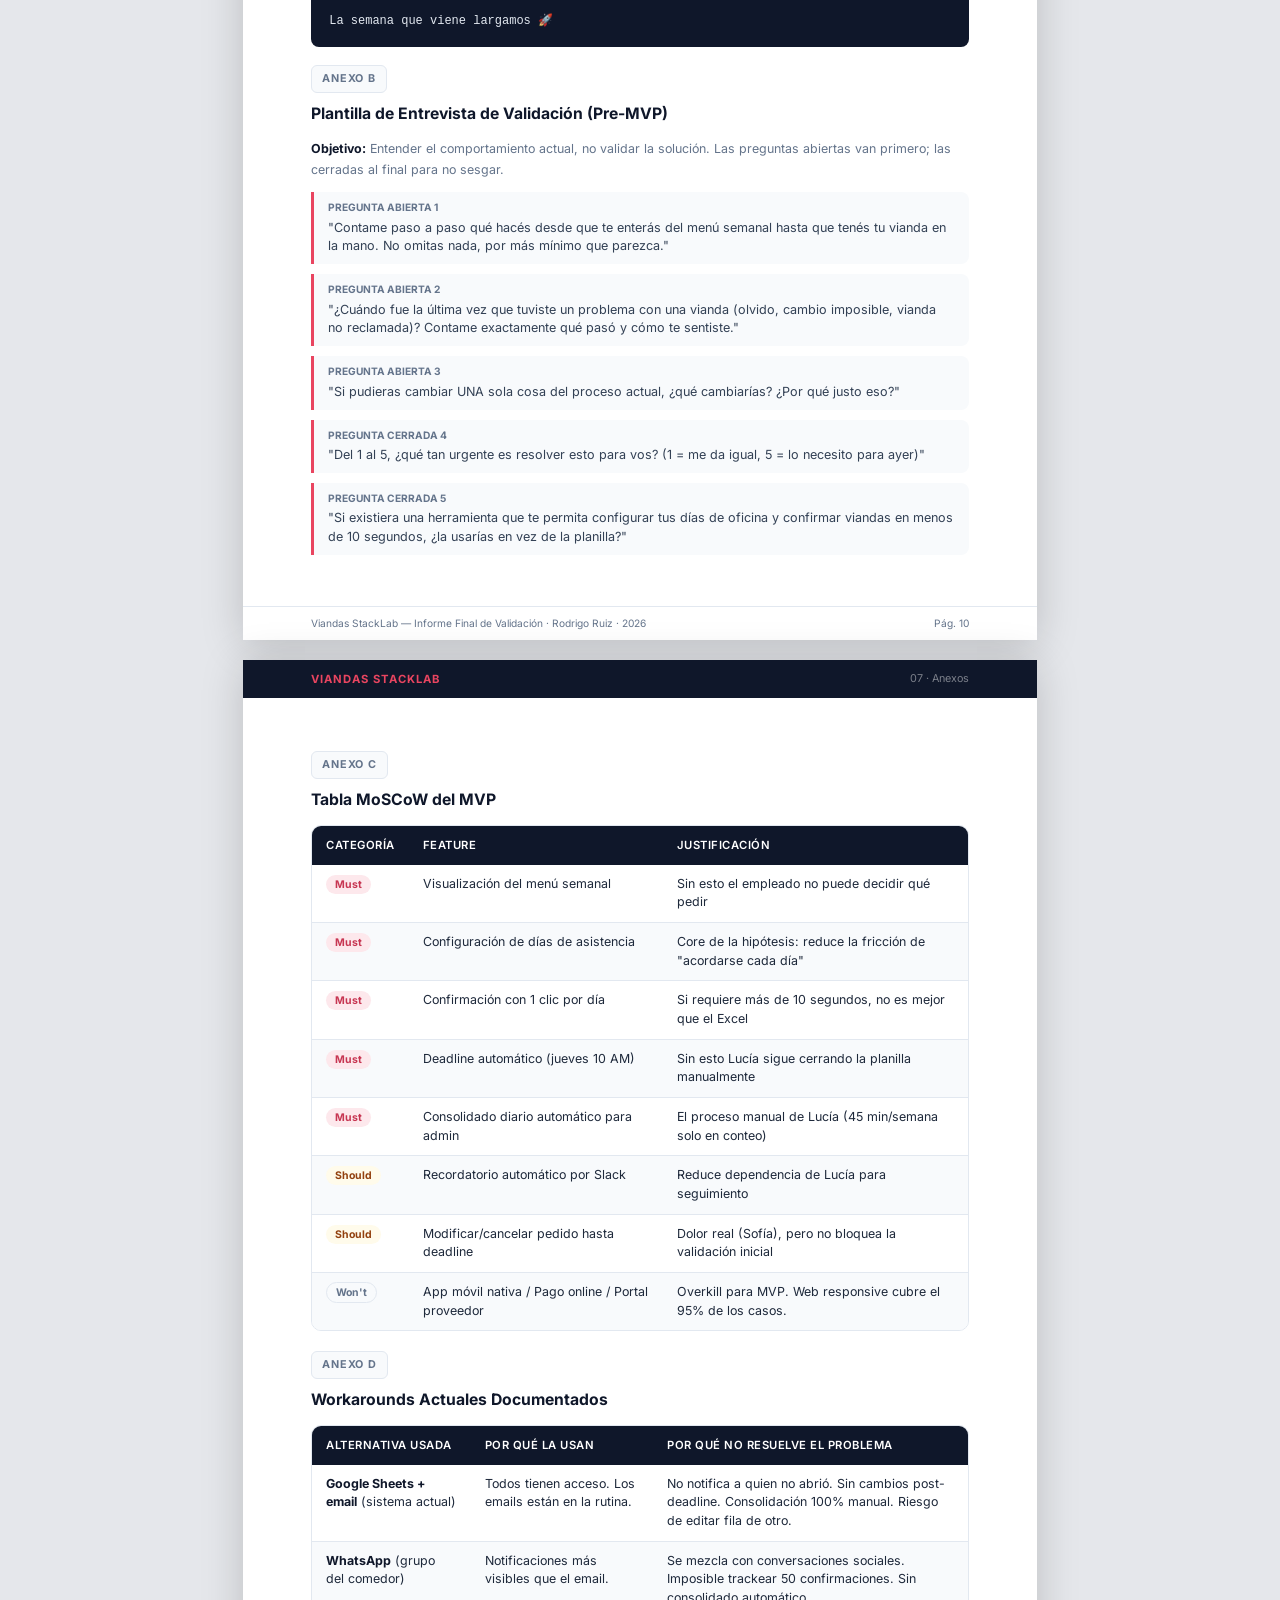
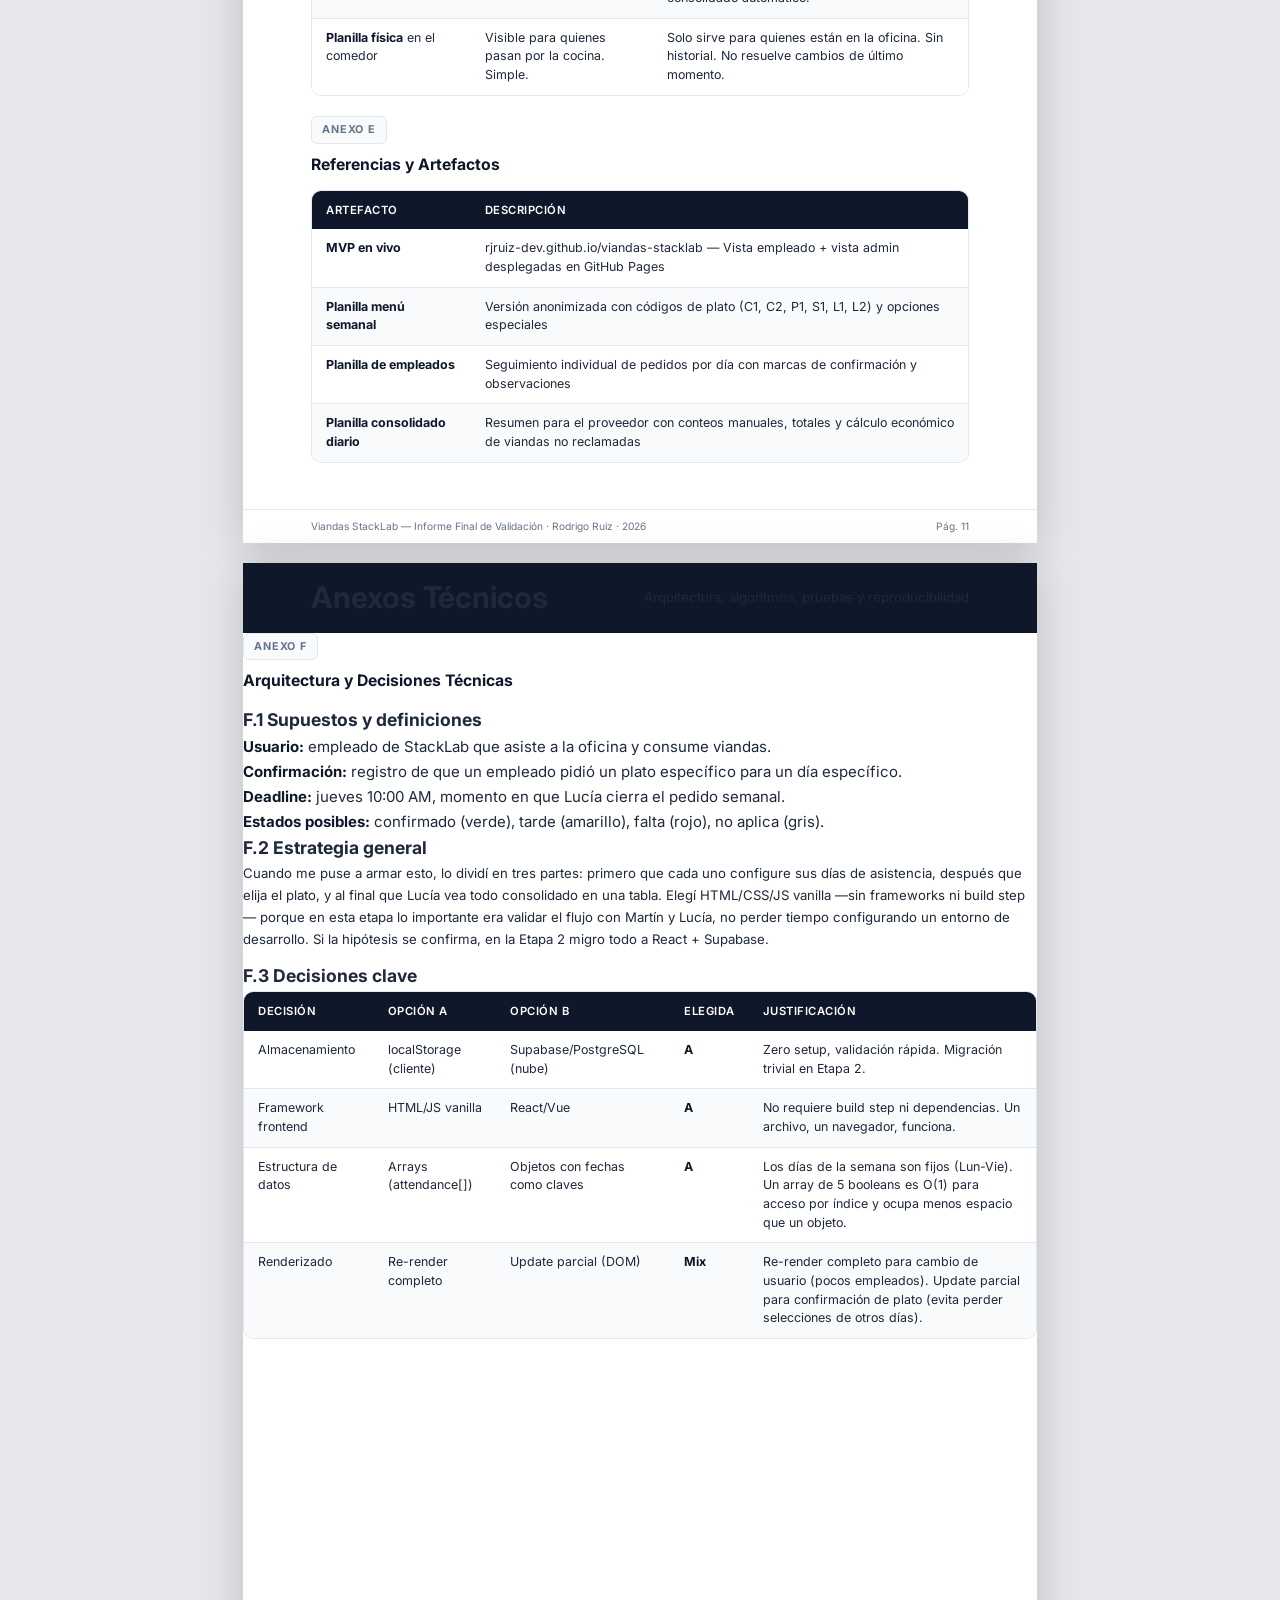
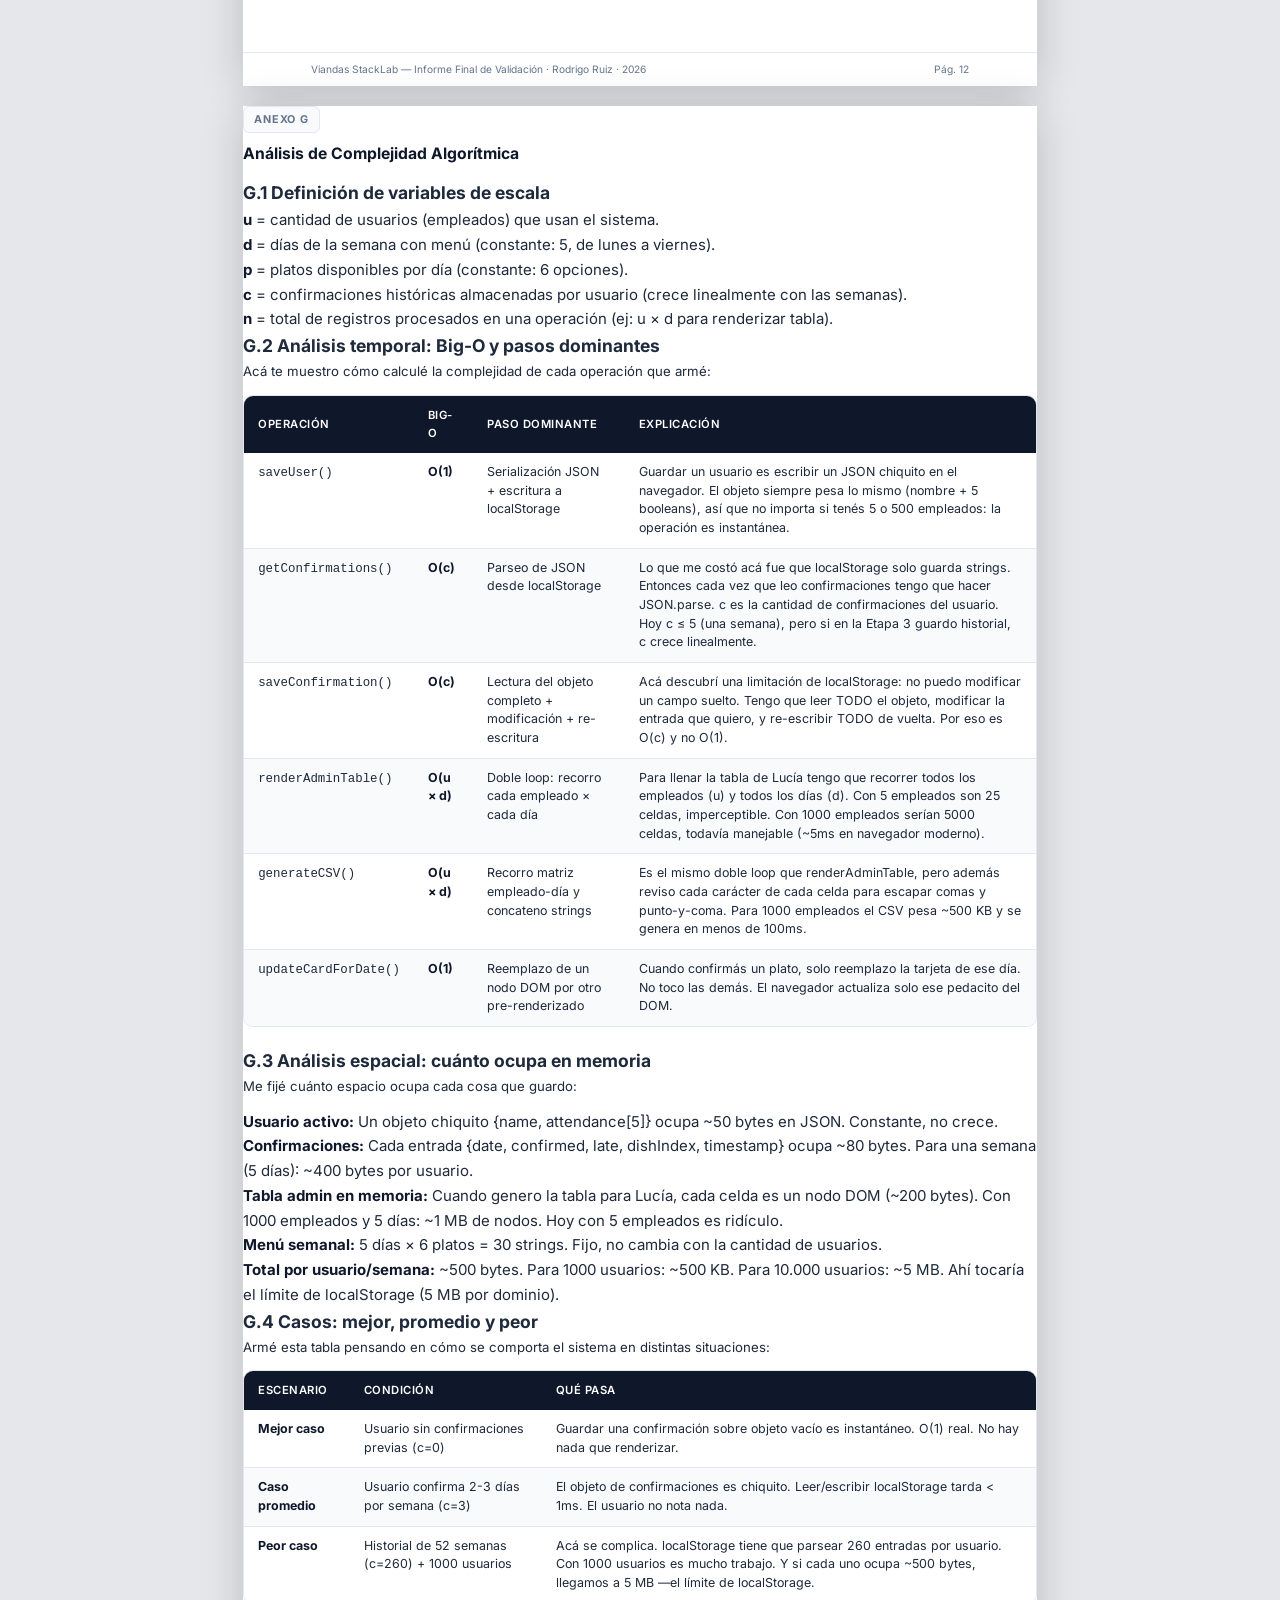
==== commit 6657595a: "deploy: actualizar informe con instrucciones de impresión PDF" ====
--- a/informe/index.html
+++ b/informe/index.html
@@ -5,6 +5,13 @@
     <meta name="viewport" content="width=device-width, initial-scale=1.0">
     <title>Informe Final — Viandas StackLab</title>
     <link href="https://fonts.googleapis.com/css2?family=Inter:ital,wght@0,300;0,400;0,500;0,600;0,700;0,800;0,900;1,400;1,500&display=swap" rel="stylesheet">
+    <style>
+        /* Precargar fuentes para impresión rápida */
+        @font-face {
+            font-family: 'Inter';
+            font-display: swap;
+        }
+    </style>
     <style>
         /* ─────────────────────────────────────────
            VARIABLES & RESET
@@ -1142,24 +1149,35 @@
              font-style: normal;
          }
 
-         @media print {
-            body { background: white; }
-
-            .page {
-                margin: 0;
-                box-shadow: none;
-                page-break-after: always;
-            }
-
-            .page:last-child { page-break-after: auto; }
-
-            * { -webkit-print-color-adjust: exact; print-color-adjust: exact; }
-
-            @page { size: A4; margin: 0; }
-
-            /* MVP page: swap iframe por tarjeta estática */
-            .screen-only { display: none !important; }
-            .print-only  { display: block !important; }
+          @media print {
+             body { background: white; }
+
+             /* Ocultar pantalla de instrucciones */
+             .page:first-child { display: none !important; }
+
+             .page {
+                 margin: 0;
+                 box-shadow: none;
+                 page-break-after: always;
+             }
+
+             .page:last-child { page-break-after: auto; }
+
+             /* Forzar fondos y colores exactos */
+             * { 
+                 -webkit-print-color-adjust: exact !important; 
+                 print-color-adjust: exact !important;
+                 color-adjust: exact !important;
+             }
+
+             @page { 
+                 size: A4 portrait; 
+                 margin: 0; 
+             }
+
+             /* MVP page: swap iframe por tarjeta estática */
+             .screen-only { display: none !important; }
+             .print-only  { display: block !important; }
 
             /* Evitar cortes en elementos clave */
             .table-wrap  { break-inside: avoid; page-break-inside: avoid; }
@@ -2296,5 +2314,375 @@
     </div>
 </div>
 
+<!-- ════════════════════════════════════════════════════════════
+     ANEXOS TÉCNICOS (Agregados para re-entrega)
+     ════════════════════════════════════════════════════════════ -->
+
+<!-- ── Página 12 ── -->
+<div class="page">
+    <div class="page-header">
+        <h1>Anexos Técnicos</h1>
+        <p class="subtitle">Arquitectura, algoritmos, pruebas y reproducibilidad</p>
+    </div>
+
+    <span class="annex-label">Anexo F</span>
+    <h2 class="annex-title">Arquitectura y Decisiones Técnicas</h2>
+
+    <h3 class="section-title">F.1 Supuestos y definiciones</h3>
+    <ul>
+        <li><strong>Usuario:</strong> empleado de StackLab que asiste a la oficina y consume viandas.</li>
+        <li><strong>Confirmación:</strong> registro de que un empleado pidió un plato específico para un día específico.</li>
+        <li><strong>Deadline:</strong> jueves 10:00 AM, momento en que Lucía cierra el pedido semanal.</li>
+        <li><strong>Estados posibles:</strong> confirmado (verde), tarde (amarillo), falta (rojo), no aplica (gris).</li>
+    </ul>
+
+    <h3 class="section-title">F.2 Estrategia general</h3>
+    <p>Cuando me puse a armar esto, lo dividí en tres partes: primero que cada uno configure sus días de asistencia, después que elija el plato, y al final que Lucía vea todo consolidado en una tabla. Elegí HTML/CSS/JS vanilla —sin frameworks ni build step— porque en esta etapa lo importante era validar el flujo con Martín y Lucía, no perder tiempo configurando un entorno de desarrollo. Si la hipótesis se confirma, en la Etapa 2 migro todo a React + Supabase.</p>
+
+    <h3 class="section-title">F.3 Decisiones clave</h3>
+    <div class="table-wrap">
+        <table>
+            <thead>
+                <tr><th>Decisión</th><th>Opción A</th><th>Opción B</th><th>Elegida</th><th>Justificación</th></tr>
+            </thead>
+            <tbody>
+                <tr>
+                    <td>Almacenamiento</td>
+                    <td>localStorage (cliente)</td>
+                    <td>Supabase/PostgreSQL (nube)</td>
+                    <td><strong>A</strong></td>
+                    <td>Zero setup, validación rápida. Migración trivial en Etapa 2.</td>
+                </tr>
+                <tr>
+                    <td>Framework frontend</td>
+                    <td>HTML/JS vanilla</td>
+                    <td>React/Vue</td>
+                    <td><strong>A</strong></td>
+                    <td>No requiere build step ni dependencias. Un archivo, un navegador, funciona.</td>
+                </tr>
+                <tr>
+                    <td>Estructura de datos</td>
+                    <td>Arrays (attendance[])</td>
+                    <td>Objetos con fechas como claves</td>
+                    <td><strong>A</strong></td>
+                    <td>Los días de la semana son fijos (Lun-Vie). Un array de 5 booleans es O(1) para acceso por índice y ocupa menos espacio que un objeto.</td>
+                </tr>
+                <tr>
+                    <td>Renderizado</td>
+                    <td>Re-render completo</td>
+                    <td>Update parcial (DOM)</td>
+                    <td><strong>Mix</strong></td>
+                    <td>Re-render completo para cambio de usuario (pocos empleados). Update parcial para confirmación de plato (evita perder selecciones de otros días).</td>
+                </tr>
+            </tbody>
+        </table>
+    </div>
+
+    <div class="page-footer">
+        <span>Viandas StackLab — Informe Final de Validación · Rodrigo Ruiz · 2026</span>
+        <span>Pág. 12</span>
+    </div>
+</div>
+
+<!-- ── Página 13 ── -->
+<div class="page">
+    <span class="annex-label">Anexo G</span>
+    <h2 class="annex-title">Análisis de Complejidad Algorítmica</h2>
+
+    <h3 class="section-title">G.1 Definición de variables de escala</h3>
+    <ul>
+        <li><strong>u</strong> = cantidad de usuarios (empleados) que usan el sistema.</li>
+        <li><strong>d</strong> = días de la semana con menú (constante: 5, de lunes a viernes).</li>
+        <li><strong>p</strong> = platos disponibles por día (constante: 6 opciones).</li>
+        <li><strong>c</strong> = confirmaciones históricas almacenadas por usuario (crece linealmente con las semanas).</li>
+        <li><strong>n</strong> = total de registros procesados en una operación (ej: u × d para renderizar tabla).</li>
+    </ul>
+
+    <h3 class="section-title">G.2 Análisis temporal: Big-O y pasos dominantes</h3>
+    <p>Acá te muestro cómo calculé la complejidad de cada operación que armé:</p>
+    <div class="table-wrap">
+        <table>
+            <thead>
+                <tr><th>Operación</th><th>Big-O</th><th>Paso dominante</th><th>Explicación</th></tr>
+            </thead>
+            <tbody>
+                <tr>
+                    <td><code>saveUser()</code></td>
+                    <td><strong>O(1)</strong></td>
+                    <td>Serialización JSON + escritura a localStorage</td>
+                    <td>Guardar un usuario es escribir un JSON chiquito en el navegador. El objeto siempre pesa lo mismo (nombre + 5 booleans), así que no importa si tenés 5 o 500 empleados: la operación es instantánea.</td>
+                </tr>
+                <tr>
+                    <td><code>getConfirmations()</code></td>
+                    <td><strong>O(c)</strong></td>
+                    <td>Parseo de JSON desde localStorage</td>
+                    <td>Lo que me costó acá fue que localStorage solo guarda strings. Entonces cada vez que leo confirmaciones tengo que hacer JSON.parse. c es la cantidad de confirmaciones del usuario. Hoy c ≤ 5 (una semana), pero si en la Etapa 3 guardo historial, c crece linealmente.</td>
+                </tr>
+                <tr>
+                    <td><code>saveConfirmation()</code></td>
+                    <td><strong>O(c)</strong></td>
+                    <td>Lectura del objeto completo + modificación + re-escritura</td>
+                    <td>Acá descubrí una limitación de localStorage: no puedo modificar un campo suelto. Tengo que leer TODO el objeto, modificar la entrada que quiero, y re-escribir TODO de vuelta. Por eso es O(c) y no O(1).</td>
+                </tr>
+                <tr>
+                    <td><code>renderAdminTable()</code></td>
+                    <td><strong>O(u × d)</strong></td>
+                    <td>Doble loop: recorro cada empleado × cada día</td>
+                    <td>Para llenar la tabla de Lucía tengo que recorrer todos los empleados (u) y todos los días (d). Con 5 empleados son 25 celdas, imperceptible. Con 1000 empleados serían 5000 celdas, todavía manejable (~5ms en navegador moderno).</td>
+                </tr>
+                <tr>
+                    <td><code>generateCSV()</code></td>
+                    <td><strong>O(u × d)</strong></td>
+                    <td>Recorro matriz empleado-día y concateno strings</td>
+                    <td>Es el mismo doble loop que renderAdminTable, pero además reviso cada carácter de cada celda para escapar comas y punto-y-coma. Para 1000 empleados el CSV pesa ~500 KB y se genera en menos de 100ms.</td>
+                </tr>
+                <tr>
+                    <td><code>updateCardForDate()</code></td>
+                    <td><strong>O(1)</strong></td>
+                    <td>Reemplazo de un nodo DOM por otro pre-renderizado</td>
+                    <td>Cuando confirmás un plato, solo reemplazo la tarjeta de ese día. No toco las demás. El navegador actualiza solo ese pedacito del DOM.</td>
+                </tr>
+            </tbody>
+        </table>
+    </div>
+
+    <h3 class="section-title">G.3 Análisis espacial: cuánto ocupa en memoria</h3>
+    <p>Me fijé cuánto espacio ocupa cada cosa que guardo:</p>
+    <ul>
+        <li><strong>Usuario activo:</strong> Un objeto chiquito {name, attendance[5]} ocupa ~50 bytes en JSON. Constante, no crece.</li>
+        <li><strong>Confirmaciones:</strong> Cada entrada {date, confirmed, late, dishIndex, timestamp} ocupa ~80 bytes. Para una semana (5 días): ~400 bytes por usuario.</li>
+        <li><strong>Tabla admin en memoria:</strong> Cuando genero la tabla para Lucía, cada celda es un nodo DOM (~200 bytes). Con 1000 empleados y 5 días: ~1 MB de nodos. Hoy con 5 empleados es ridículo.</li>
+        <li><strong>Menú semanal:</strong> 5 días × 6 platos = 30 strings. Fijo, no cambia con la cantidad de usuarios.</li>
+        <li><strong>Total por usuario/semana:</strong> ~500 bytes. Para 1000 usuarios: ~500 KB. Para 10.000 usuarios: ~5 MB. Ahí tocaría el límite de localStorage (5 MB por dominio).</li>
+    </ul>
+
+    <h3 class="section-title">G.4 Casos: mejor, promedio y peor</h3>
+    <p>Armé esta tabla pensando en cómo se comporta el sistema en distintas situaciones:</p>
+    <div class="table-wrap">
+        <table>
+            <thead>
+                <tr><th>Escenario</th><th>Condición</th><th>Qué pasa</th></tr>
+            </thead>
+            <tbody>
+                <tr>
+                    <td><strong>Mejor caso</strong></td>
+                    <td>Usuario sin confirmaciones previas (c=0)</td>
+                    <td>Guardar una confirmación sobre objeto vacío es instantáneo. O(1) real. No hay nada que renderizar.</td>
+                </tr>
+                <tr>
+                    <td><strong>Caso promedio</strong></td>
+                    <td>Usuario confirma 2-3 días por semana (c=3)</td>
+                    <td>El objeto de confirmaciones es chiquito. Leer/escribir localStorage tarda < 1ms. El usuario no nota nada.</td>
+                </tr>
+                <tr>
+                    <td><strong>Peor caso</strong></td>
+                    <td>Historial de 52 semanas (c=260) + 1000 usuarios</td>
+                    <td>Acá se complica. localStorage tiene que parsear 260 entradas por usuario. Con 1000 usuarios es mucho trabajo. Y si cada uno ocupa ~500 bytes, llegamos a 5 MB —el límite de localStorage.</td>
+                </tr>
+            </tbody>
+        </table>
+    </div>
+
+    <h3 class="section-title">G.5 Cuellos de botella prácticos (lo que descubrí probando)</h3>
+    <p><strong>I/O de localStorage:</strong> Me di cuenta de que getItem/setItem son síncronas —bloquean el hilo principal del navegador. Si tuviera 1000 usuarios escribiendo al mismo tiempo, el navegador se congelaría. Pero en la práctica no pasa porque cada empleado usa su propia computadora. No hay concurrencia real.</p>
+    <p><strong>Serialización JSON:</strong> Otro descubrimiento: JSON.stringify y JSON.parse son costosos. Con 260 confirmaciones, parsear toma ~2ms. Para una interacción humana no se nota, pero si procesara lotes de 1000 usuarios en segundo plano sería un problema.</p>
+    <p><strong>Renderizado DOM:</strong> Generar 5000 celdas (1000 empleados × 5 días) crea muchos nodos. El navegador los renderiza en <50ms, pero después el scroll se vuelve lento porque el navegador recalcula layout constantemente. Para más de 500 empleados tendría que mostrar solo las filas visibles (virtualización).</p>
+
+    <h3 class="section-title">G.6 Qué pasa si esto crece</h3>
+    <p>Me puse a calcular cómo se comportaría el sistema con distintos tamaños de empresa:</p>
+    <ul>
+        <li><strong>Para 50 empleados (StackLab hoy):</strong> Todo funciona perfecto. localStorage sobra. La tabla se renderiza instantáneamente. Es lo que estamos validando ahora.</li>
+        <li><strong>Para 500 empleados:</strong> localStorage seguiría funcionando (~250 KB), pero la tabla de Lucía empezaría a tardar 50ms en aparecer. Se notaría un pequeño lag. Ahí ya tendría que paginar o virtualizar.</li>
+        <li><strong>Para 5000 empleados:</strong> localStorage llegaría a su límite de 5 MB. Cada operación tardaría lo suficiente como para que el usuario lo note. Tendría que migrar a IndexedDB o Supabase.</li>
+        <li><strong>Para 50.000 empleados:</strong> localStorage es inviable. Necesitaría una arquitectura real con servidor, API REST, PostgreSQL y CDN. Pero eso ya es otro proyecto.</li>
+    </ul>
+
+    <h3 class="section-title">G.7 Qué haría para escalar (si la Etapa 1 funciona)</h3>
+    <p>Armé esta lista de mejoras pensando en el futuro:</p>
+    <ul>
+        <li><strong>Etapa 2 — IndexedDB:</strong> Migraría de localStorage a IndexedDB. Soporta 50 MB, tiene índices y no necesito parsear JSON todo el tiempo.</li>
+        <li><strong>Etapa 2 — Virtualización:</strong> Mostraría solo las 20 filas visibles de la tabla en lugar de las 5000. El DOM pasaría de O(u × d) a O(20 × d).</li>
+        <li><strong>Etapa 2 — Compresión:</strong> Guardaría solo las últimas 4 semanas en el navegador y archivaría el resto en la nube.</li>
+        <li><strong>Etapa 3 — Batching:</strong> Acumularía cambios en memoria y los guardaría cada 5 segundos, en lugar de escribir localStorage en cada clic.</li>
+        <li><strong>Etapa 3 — Web Workers:</strong> Para generar CSV con 1000+ empleados, movería el trabajo a un Web Worker para no congelar la pantalla.</li>
+    </ul>
+
+    <div class="page-footer">
+        <span>Viandas StackLab — Informe Final de Validación · Rodrigo Ruiz · 2026</span>
+        <span>Pág. 13</span>
+    </div>
+</div>
+
+<!-- ── Página 14 ── -->
+<div class="page">
+    <span class="annex-label">Anexo H</span>
+    <h2 class="annex-title">Suite de Pruebas Unitarias</h2>
+
+    <h3 class="section-title">H.1 Alcance</h3>
+    <p>Armé <strong>10 tests</strong> que cubren lo que considero crítico: almacenamiento, confirmaciones, cancelaciones, estados de semáforo, simulación de deadline, separación de datos por empleado y formato de fechas.</p>
+
+    <h3 class="section-title">H.2 Cómo los armé</h3>
+    <p>No quise instalar Jest ni Mocha para un MVP de Etapa 1. Me armé un mini-framework propio (~30 líneas) usando <code>console.assert</code>. Cero dependencias. Los tests se ejecutan abriendo <code>tests.html</code> en cualquier navegador.</p>
+
+    <h3 class="section-title">H.3 Casos de prueba</h3>
+    <div class="table-wrap">
+        <table>
+            <thead>
+                <tr><th>#</th><th>Caso</th><th>Entrada</th><th>Resultado esperado</th><th>Estado</th></tr>
+            </thead>
+            <tbody>
+                <tr>
+                    <td>01</td>
+                    <td>localStorage disponible</td>
+                    <td>—</td>
+                    <td>storageAvailable() === true</td>
+                    <td>PASS</td>
+                </tr>
+                <tr>
+                    <td>02</td>
+                    <td>Guardar y leer usuario</td>
+                    <td>{name: "Martín", attendance: [T,F,T,F,F]}</td>
+                    <td>getCurrentUser() devuelve objeto idéntico</td>
+                    <td>PASS</td>
+                </tr>
+                <tr>
+                    <td>03</td>
+                    <td>Confirmación con plato</td>
+                    <td>date="2026-05-12", dishIndex=2</td>
+                    <td>Confirmación guardada con plato 2</td>
+                    <td>PASS</td>
+                </tr>
+                <tr>
+                    <td>04</td>
+                    <td>Cancelar confirmación</td>
+                    <td>date="2026-05-13"</td>
+                    <td>Confirmación eliminada de localStorage</td>
+                    <td>PASS</td>
+                </tr>
+                <tr>
+                    <td>05</td>
+                    <td>Semáforo: sin confirmación</td>
+                    <td>date sin confirmar</td>
+                    <td>status-missing (rojo)</td>
+                    <td>PASS</td>
+                </tr>
+                <tr>
+                    <td>06</td>
+                    <td>Semáforo: a tiempo</td>
+                    <td>date confirmado, late=false</td>
+                    <td>status-ok (verde)</td>
+                    <td>PASS</td>
+                </tr>
+                <tr>
+                    <td>07</td>
+                    <td>Semáforo: tarde</td>
+                    <td>date confirmado, late=true</td>
+                    <td>status-late (amarillo)</td>
+                    <td>PASS</td>
+                </tr>
+                <tr>
+                    <td>08</td>
+                    <td>Simulación deadline</td>
+                    <td>toggleDeadlineSimulated()</td>
+                    <td>Flag cambia true/false correctamente</td>
+                    <td>PASS</td>
+                </tr>
+                <tr>
+                    <td>09</td>
+                    <td>Formato ISO de fechas</td>
+                    <td>—</td>
+                    <td>nowISO() devuelve YYYY-MM-DD</td>
+                    <td>PASS</td>
+                </tr>
+                <tr>
+                    <td>10</td>
+                    <td>Datos separados por empleado</td>
+                    <td>Martín confirma lunes; Sofía no</td>
+                    <td>Confirmación de Martín no aparece en Sofía</td>
+                    <td>PASS</td>
+                </tr>
+            </tbody>
+        </table>
+    </div>
+
+    <h3 class="section-title">H.4 Cómo ejecutar</h3>
+    <p>Abrir <code>tests.html</code> (incluye <code>app.js</code> + <code>tests.js</code>) en cualquier navegador. Resultados visibles inmediatamente. No requiere servidor ni dependencias.</p>
+
+    <div class="page-footer">
+        <span>Viandas StackLab — Informe Final de Validación · Rodrigo Ruiz · 2026</span>
+        <span>Pág. 14</span>
+    </div>
+</div>
+
+<!-- ── Instrucciones para generar PDF (solo pantalla) ── -->
+<div class="page" style="background: #0f172a; color: white;">
+    <div style="padding: 40px; text-align: center;">
+        <h1 style="font-size: 2rem; margin-bottom: 20px;">📄 Instrucciones para generar PDF</h1>
+        <p style="font-size: 1.1rem; opacity: 0.9; margin-bottom: 30px;">Si estás viendo esto en pantalla, seguí estos pasos antes de imprimir:</p>
+        
+        <div style="text-align: left; max-width: 600px; margin: 0 auto; background: rgba(255,255,255,0.1); padding: 30px; border-radius: 12px;">
+            <h3 style="color: #10b981; margin-top: 0;">Paso 1: Esperá a que carguen las fuentes</h3>
+            <p>Dejá la página abierta 5 segundos para que se cargue la fuente <strong>Inter</strong> de Google Fonts.</p>
+            
+            <h3 style="color: #10b981;">Paso 2: Configurá la impresión</h3>
+            <p>Apretá <strong>Ctrl + P</strong> y configurá:</p>
+            <ul>
+                <li>Destino: <strong>"Guardar como PDF"</strong></li>
+                <li>Tamaño de papel: <strong>A4</strong></li>
+                <li>Márgenes: <strong>Ninguno</strong> (None)</li>
+                <li>Escala: <strong>Personalizada → 100%</strong></li>
+                <li>☑ Fondos de página (Background graphics)</li>
+                <li>☑ Encabezados y pies de página: <strong>DESMARCAR</strong></li>
+            </ul>
+            
+            <h3 style="color: #10b981;">Paso 3: Guardá el PDF</h3>
+            <p>Hacé clic en <strong>Guardar</strong>. El PDF debería verse exactamente como esta página web.</p>
+        </div>
+        
+        <p style="margin-top: 30px; opacity: 0.7; font-size: 0.9rem;">Esta pantalla NO aparece en el PDF (está oculta para impresión)</p>
+    </div>
+</div>
+
+<!-- ── Página 15 ── -->
+<div class="page">
+    <span class="annex-label">Anexo I</span>
+    <h2 class="annex-title">Datos de Prueba y Reproducibilidad</h2>
+
+    <h3 class="section-title">I.1 Cómo lo corrí yo (y cómo lo podés correr vos)</h3>
+    <p><strong>Paso 1:</strong> Cloná el repo desde <code>https://github.com/rjruiz-dev/viandas-stacklab</code> o descargá el ZIP.</p>
+    <p><strong>Paso 2:</strong> Abrí <code>index.html</code> en cualquier navegador moderno. No necesitás servidor ni instalación.</p>
+    <p><strong>Paso 3:</strong> Seleccioná un empleado del dropdown (ej: "Martín Fernández").</p>
+    <p><strong>Paso 4:</strong> Andá a "Config" → marcá tus días de asistencia → guardá.</p>
+    <p><strong>Paso 5:</strong> Andá a "Menú" → seleccioná un plato con el radio button → "Confirmar vianda".</p>
+    <p><strong>Paso 6:</strong> Andá a "Admin" → deberías ver la tabla semáforo con tu confirmación en verde.</p>
+    <p><strong>Paso 7:</strong> Hacé clic en "Simular jueves 10 AM" → confirmá otro plato → debería aparecer en amarillo (tarde).</p>
+
+    <h3 class="section-title">I.2 Datos de prueba que incluí</h3>
+    <p>Armé un <code>menu.json</code> con el menú de la semana 12-16 de mayo 2026 (6 opciones por día). Está hardcodeado para que funcione inmediatamente sin configurar nada.</p>
+
+    <h3 class="section-title">I.3 Casos límite que me fijé</h3>
+    <p>Estos son los escenarios raros que fui probando a mano:</p>
+    <ul>
+        <li><strong>Sin selección:</strong> si hacés clic en "Confirmar" sin elegir plato, aparece una alerta. No deja guardar nada vacío.</li>
+        <li><strong>Sin días de asistencia:</strong> si un empleado no configuró días, la pantalla de menú muestra un CTA invitándolo a ir a Config.</li>
+        <li><strong>Cambio de días:</strong> si Martín pasa de asistir Lun/Mar/Mie a solo Lun/Jue, las reservas de Mar y Mie se borran automáticamente. No quedan huérfanas.</li>
+        <li><strong>Deadline pasado:</strong> después de activar "Simular jueves 10 AM", las nuevas confirmaciones aparecen como "Tarde" (amarillo) en tabla y CSV.</li>
+        <li><strong>Cambio de empleado:</strong> si cambiás el selector del header, la página recarga con los datos del nuevo usuario. No se mezclan.</li>
+    </ul>
+
+    <h3 class="section-title">I.4 Qué necesitás para correrlo</h3>
+    <ul>
+        <li><strong>Navegador:</strong> Cualquiera moderno con localStorage habilitado (Chrome, Firefox, Edge).</li>
+        <li><strong>Dependencias:</strong> Ninguna. Zero libraries, zero build step. Lo armé así a propósito.</li>
+        <li><strong>Internet:</strong> Solo para cargar las fuentes de Google Fonts (se cachean en el navegador).</li>
+        <li><strong>Servidor:</strong> No hace falta. Funciona abriendo el archivo directamente (file://).</li>
+    </ul>
+
+    <div class="page-footer">
+        <span>Viandas StackLab — Informe Final de Validación · Rodrigo Ruiz · 2026</span>
+        <span>Pág. 15</span>
+    </div>
+</div>
+
 </body>
 </html>
